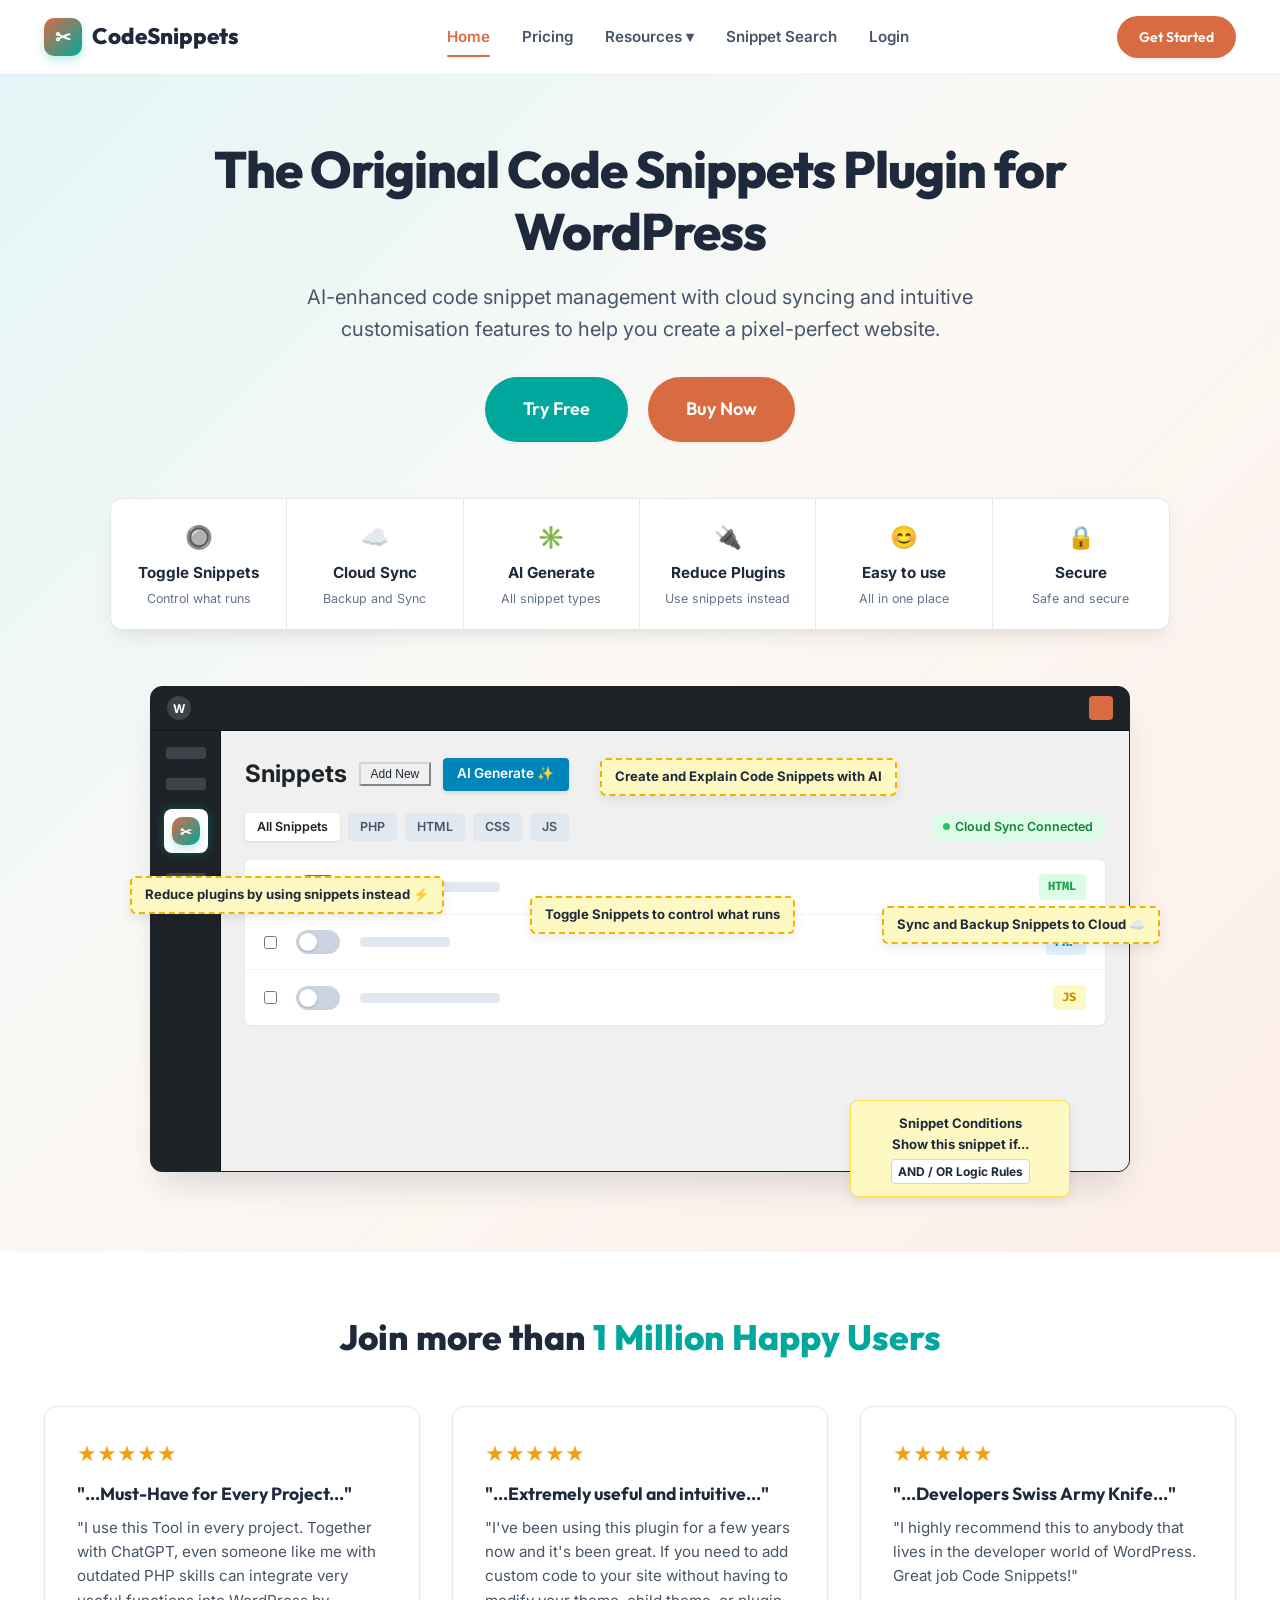
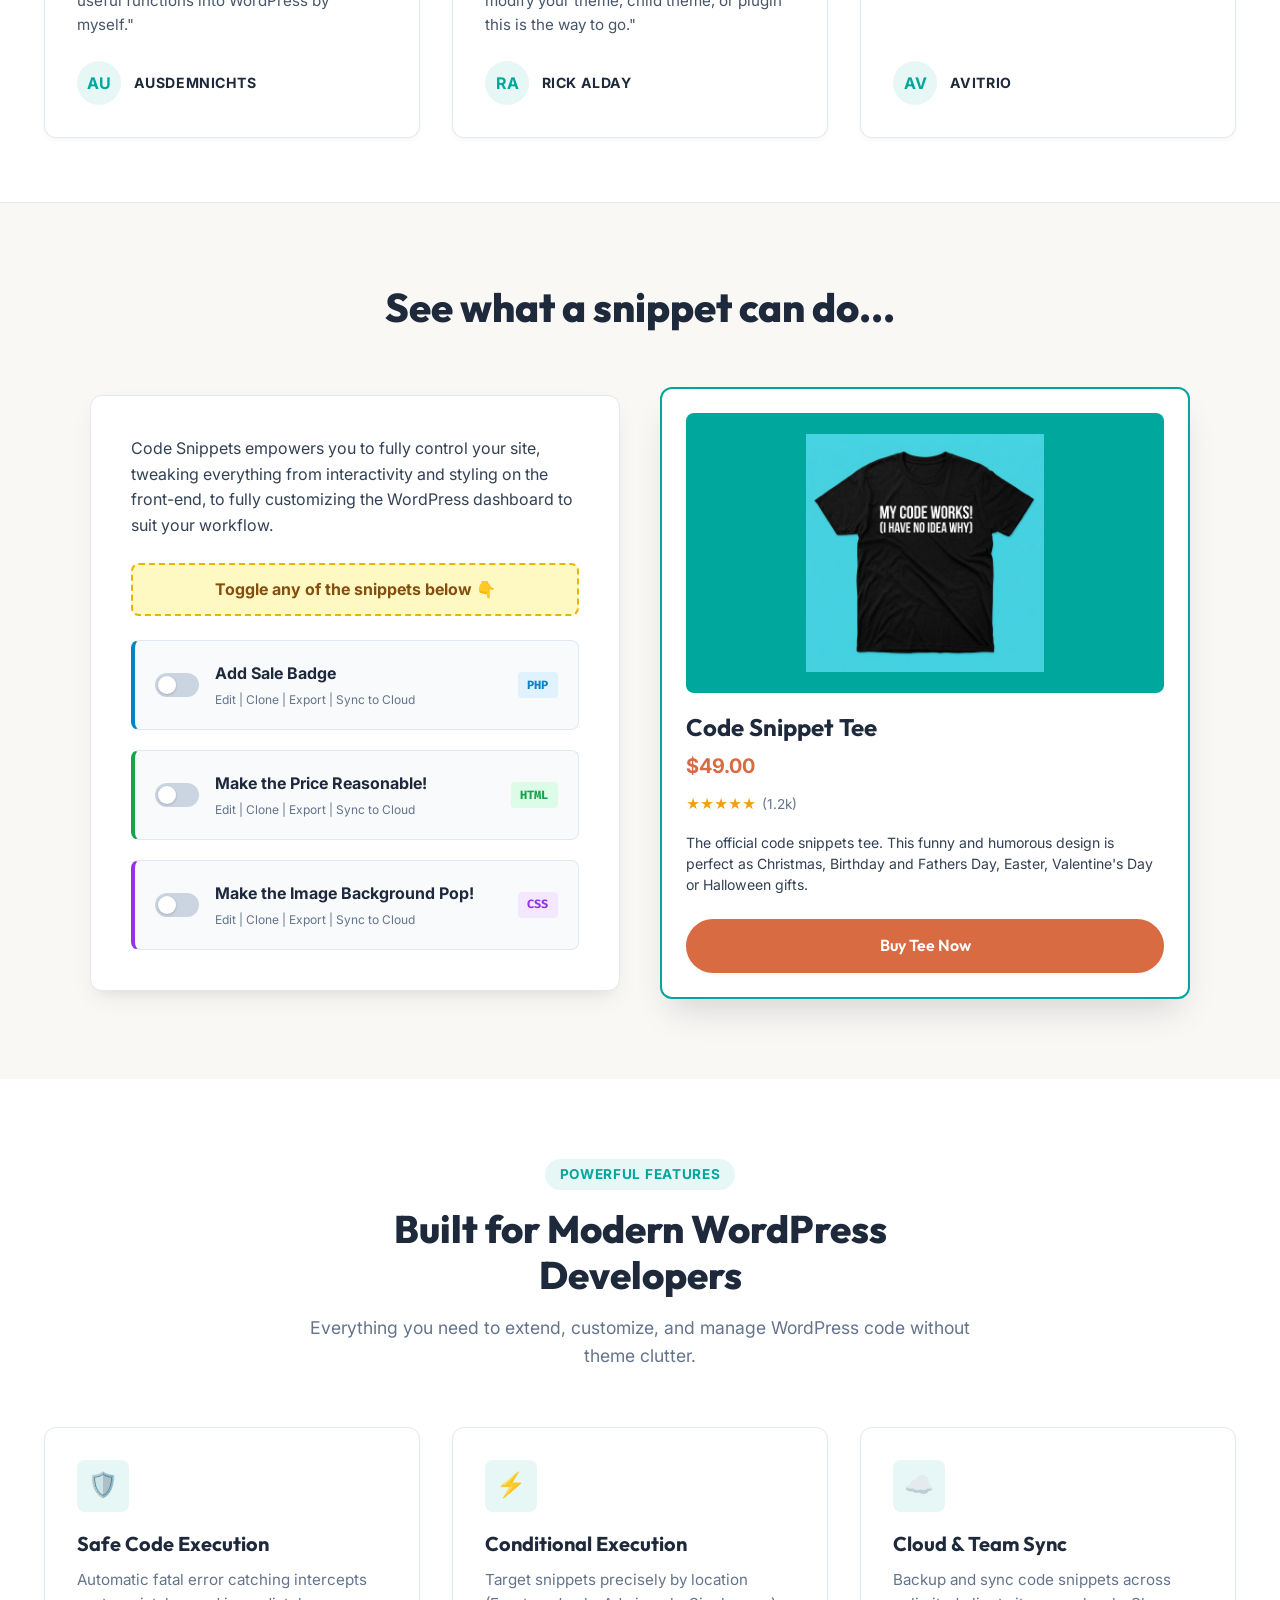
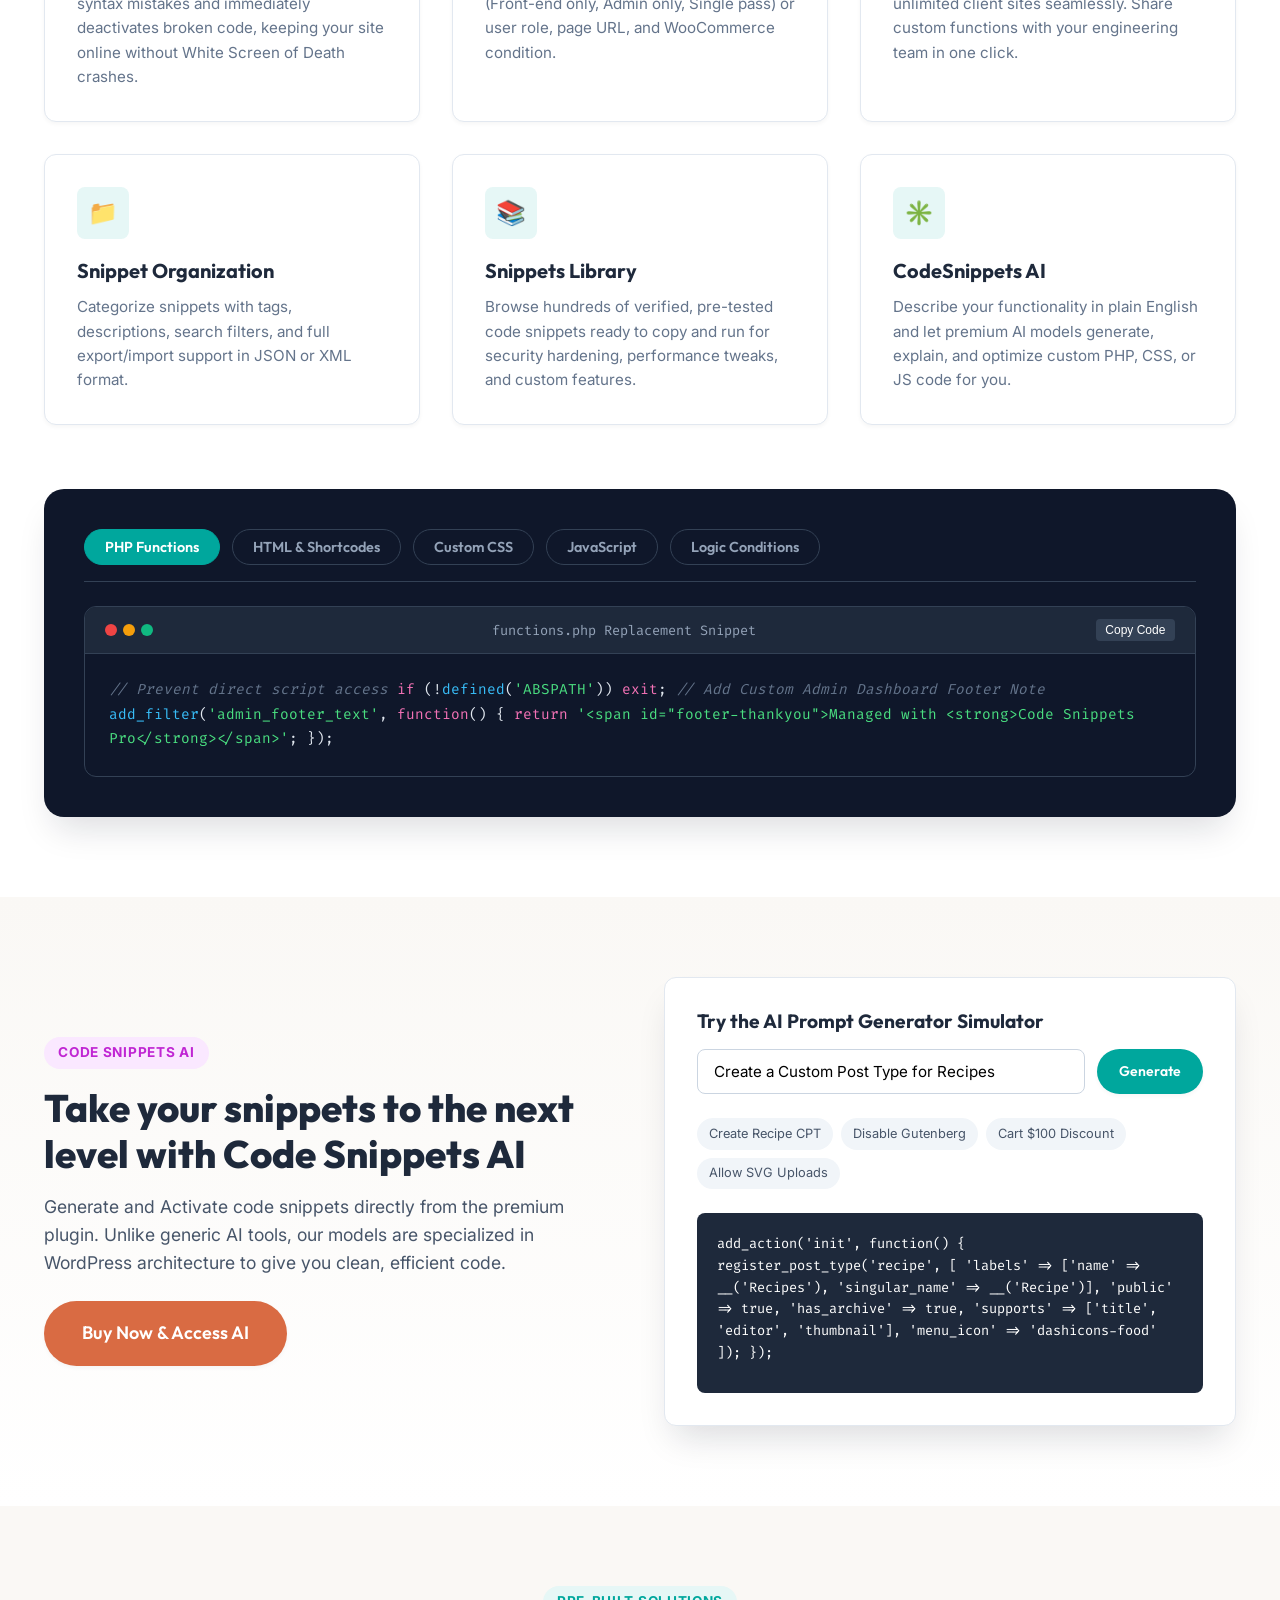
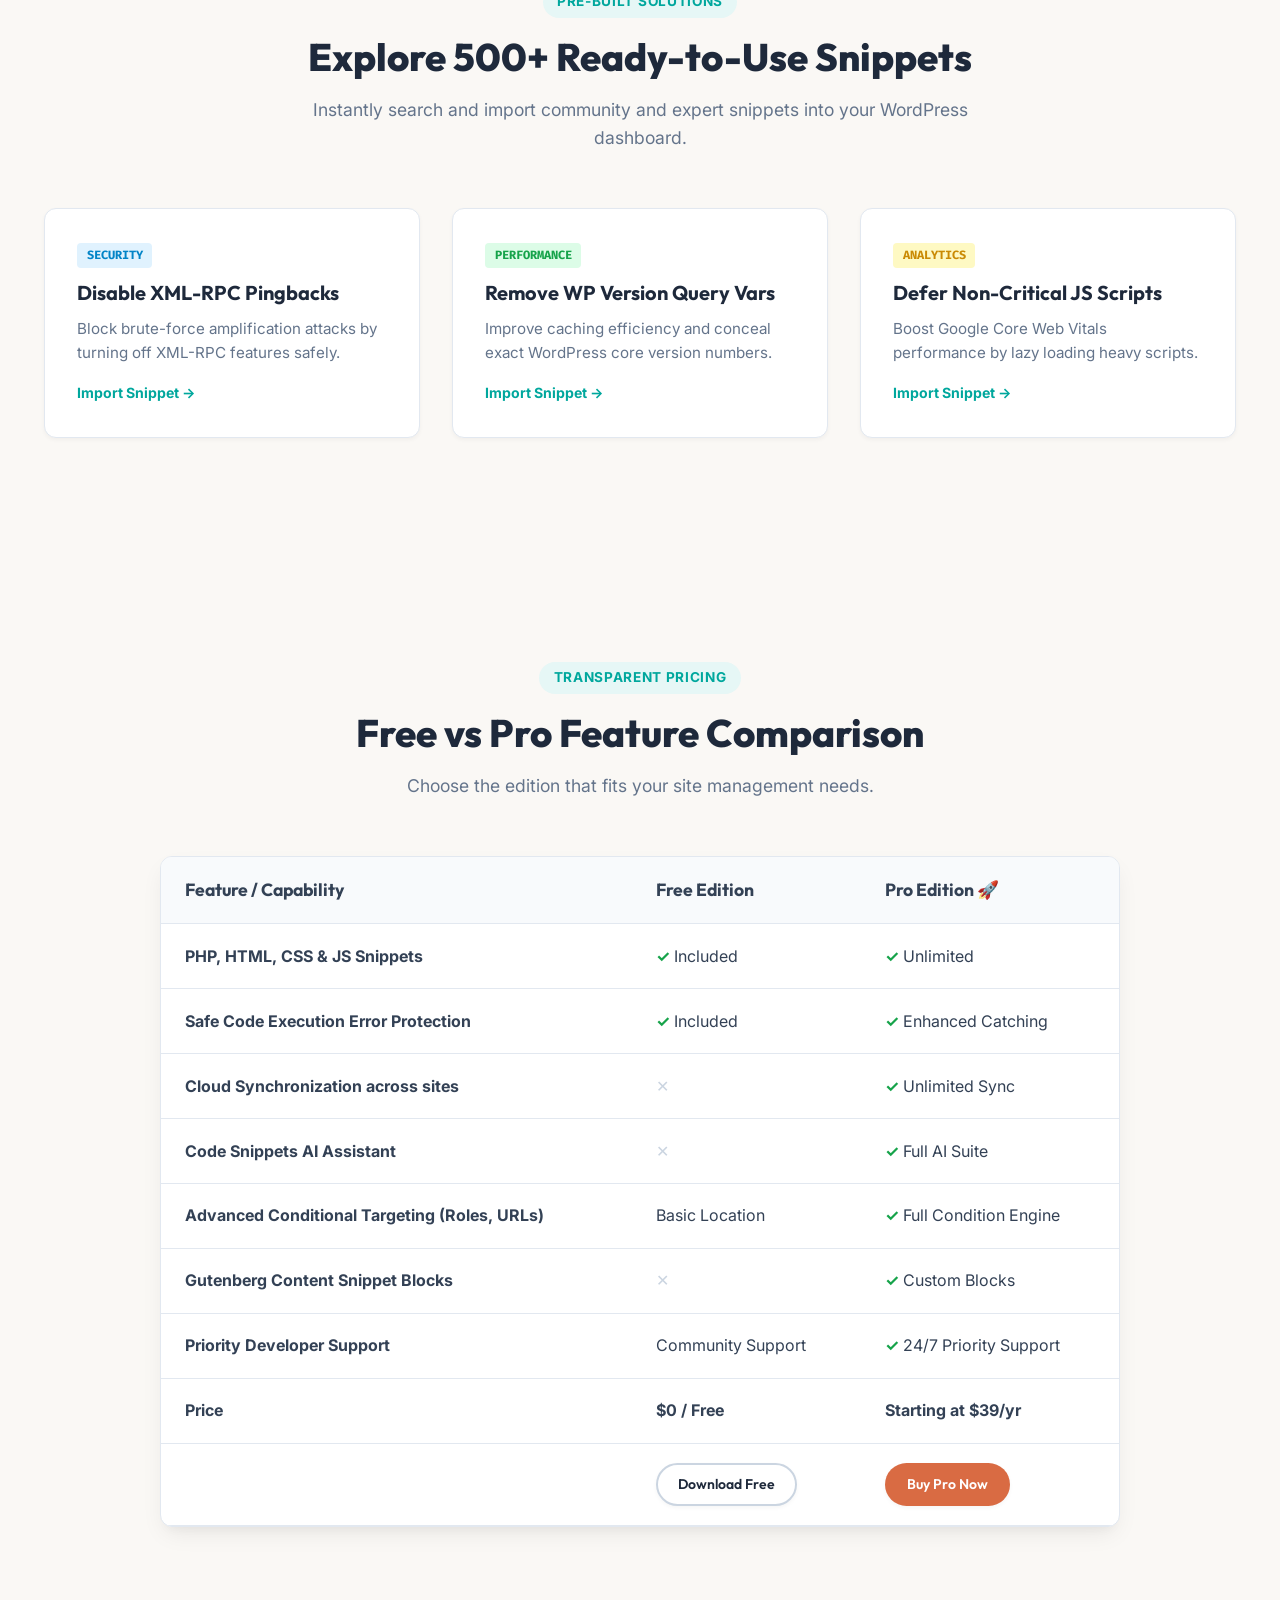
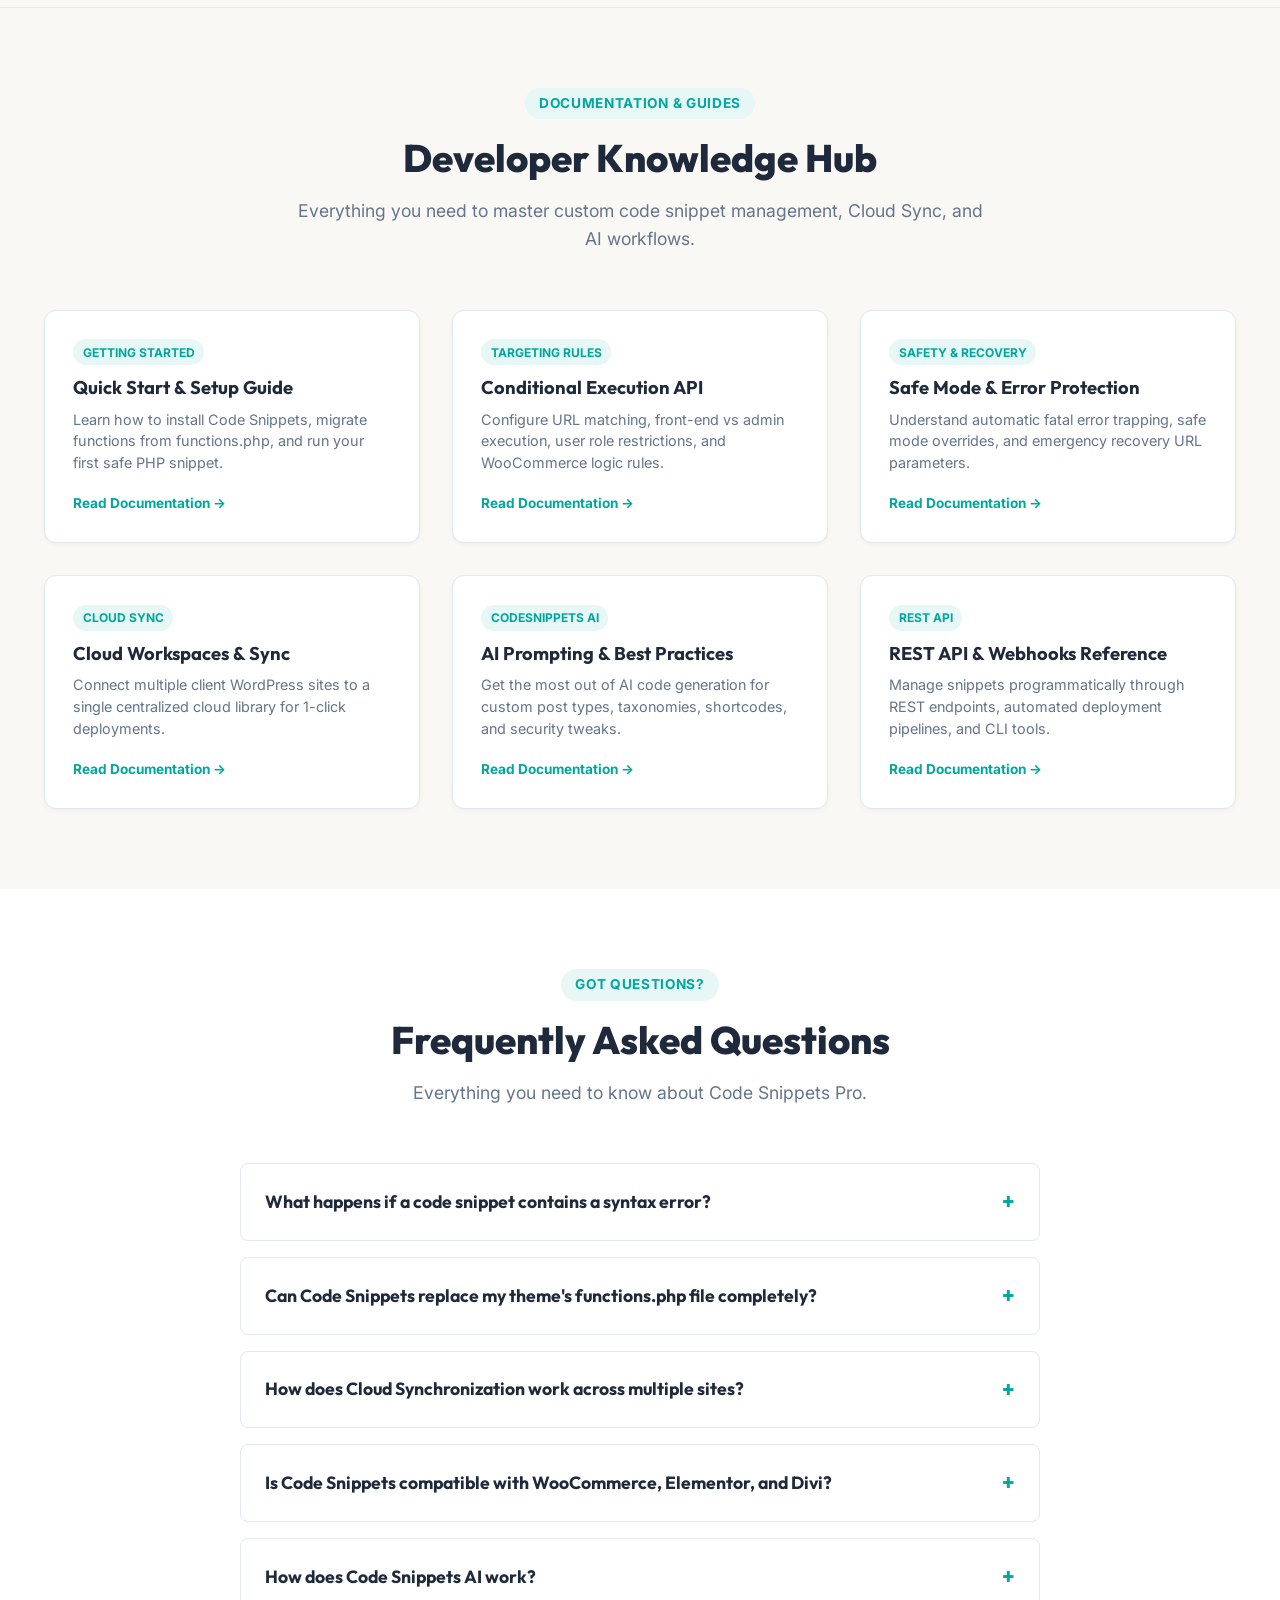
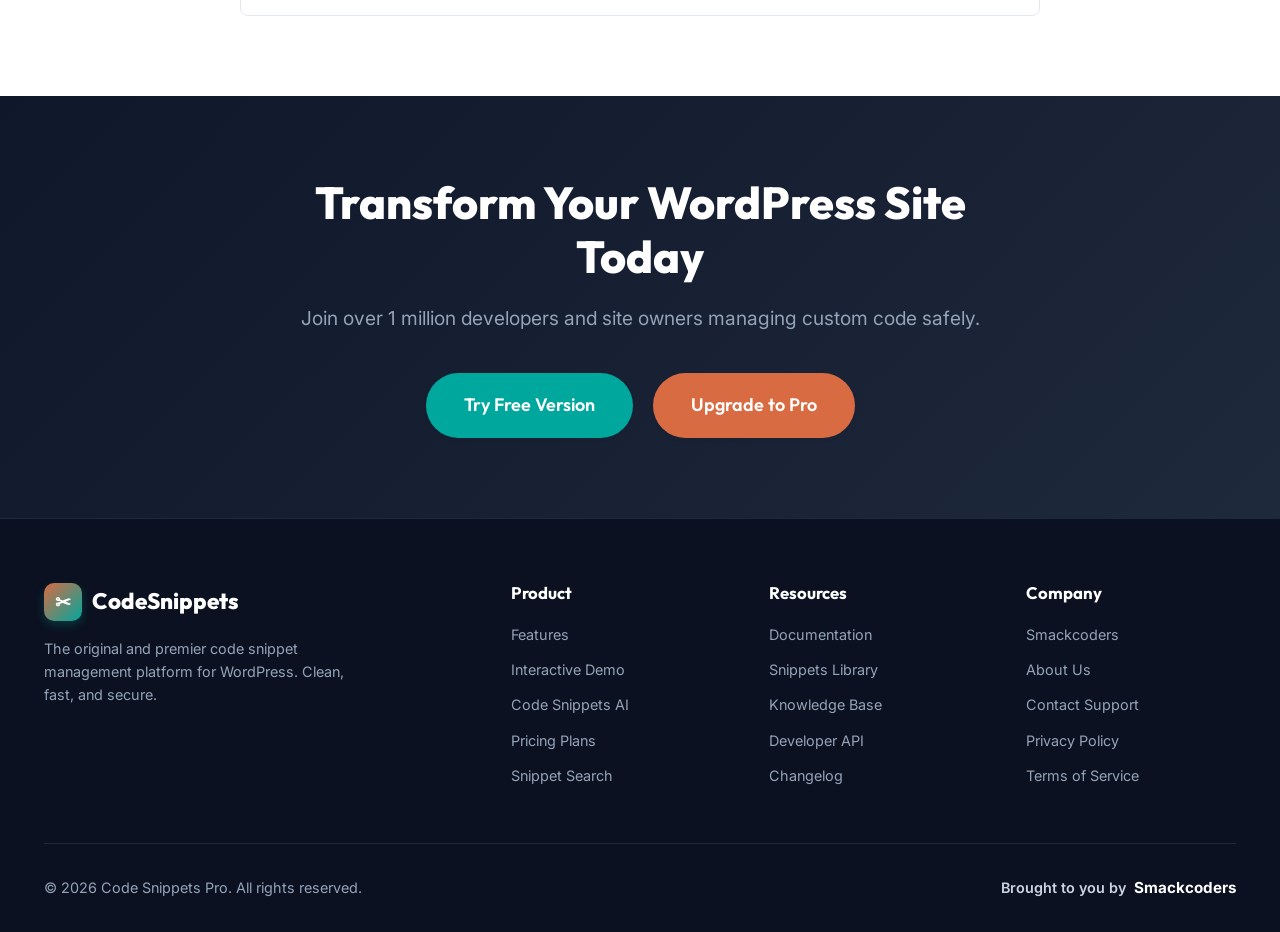
==== index.html @ 316ba02f "Initial commit - Code Snippets Pro site" ====
<!DOCTYPE html>
<html lang="en">
<head>
  <meta charset="UTF-8">
  <meta name="viewport" content="width=device-width, initial-scale=1.0">
  <title>Code Snippets Pro - The Original WordPress Code Snippet Plugin &amp; AI Assistant</title>
  <meta name="description" content="Manage PHP, HTML, CSS, and JavaScript snippets safely in WordPress with cloud sync, conditional execution, and AI generation. Replace functions.php with confidence.">
  <meta name="keywords" content="WordPress Code Snippets, CodeSnippets Pro, WP PHP snippets, functions.php replacement, WordPress AI code generator, cloud sync snippets, Smackcoders">
  <meta name="author" content="Smackcoders">
  
  <!-- Open Graph / Social Sharing Meta Tags -->
  <meta property="og:type" content="website">
  <meta property="og:url" content="https://codesnippets.pro/">
  <meta property="og:title" content="Code Snippets Pro - The Original WordPress Code Snippet Plugin">
  <meta property="og:description" content="AI-enhanced code snippet management with cloud syncing, safe execution, and targeted conditions for WordPress.">
  <meta property="og:image" content="https://codesnippets.pro/assets/og-image.png">
  
  <!-- Twitter Card -->
  <meta name="twitter:card" content="summary_large_image">
  <meta name="twitter:title" content="Code Snippets Pro - The Original WordPress Code Snippet Plugin">
  <meta name="twitter:description" content="Manage PHP, HTML, CSS, and JS snippets safely with AI and Cloud Sync.">
  
  <!-- Favicon & Stylesheet -->
  <link rel="icon" type="image/svg+xml" href="data:image/svg+xml,<svg xmlns='http://www.w3.org/2000/svg' viewBox='0 0 24 24' fill='%2300a79d'><path d='M9.4 16.6L4.8 12l4.6-4.6L8 6l-6 6 6 6 1.4-1.4zm5.2 0l4.6-4.6-4.6-4.6L16 6l6 6-6 6-1.4-1.4z'/></svg>">
  <link rel="stylesheet" href="css/style.css">
  
  <!-- Schema.org Structured Data -->
  <script type="application/ld+json">
  {
    "@context": "https://schema.org",
    "@type": "SoftwareApplication",
    "name": "Code Snippets Pro",
    "operatingSystem": "WordPress",
    "applicationCategory": "DeveloperApplication",
    "offers": {
      "@type": "Offer",
      "price": "0",
      "priceCurrency": "USD"
    },
    "aggregateRating": {
      "@type": "AggregateRating",
      "ratingValue": "4.9",
      "ratingCount": "1000000"
    },
    "publisher": {
      "@type": "Organization",
      "name": "Smackcoders",
      "url": "https://smackcoders.com"
    }
  }
  </script>
</head>
<body>

  <!-- STICKY HEADER / NAVIGATION -->
  <header class="navbar" id="navbar">
    <div class="container">
      <a href="index.html" class="logo-brand" id="nav-logo">
        <div class="logo-icon">✂</div>
        <span>CodeSnippets</span>
      </a>

      <nav>
        <ul class="nav-menu" id="nav-menu-list">
          <li><a href="#hero" class="nav-link active" id="nav-home">Home</a></li>
          <li><a href="#pricing" class="nav-link" id="nav-pricing">Pricing</a></li>
          <li class="dropdown">
            <a href="#features" class="nav-link" id="nav-resources">Resources ▾</a>
            <div class="dropdown-menu">
              <a href="#documentation" class="dropdown-item" id="nav-docs">Documentation</a>
              <a href="#library" class="dropdown-item" id="nav-library">Snippets Library</a>
              <a href="#ai-features" class="dropdown-item" id="nav-ai-res">Code Snippets AI</a>
              <a href="#faq" class="dropdown-item" id="nav-faq-link">Knowledge Base</a>
            </div>
          </li>
          <li><a href="#library" class="nav-link" id="nav-snippet-search">Snippet Search</a></li>
          <li><a href="#pricing" class="nav-link" id="nav-login">Login</a></li>
        </ul>
      </nav>

      <div class="nav-actions">
        <a href="#pricing" class="btn btn-terracotta btn-sm" id="nav-cta-getstarted">Get Started</a>
        <button class="mobile-toggle" id="mobile-menu-toggle" aria-label="Toggle navigation menu">☰</button>
      </div>
    </div>
  </header>

  <main>
    <!-- HERO SECTION -->
    <section class="hero-section" id="hero">
      <div class="container">
        <div class="hero-content">
          <h1 class="hero-title">The Original Code Snippets Plugin for WordPress</h1>
          <p class="hero-subtitle">
            AI-enhanced code snippet management with cloud syncing and intuitive customisation features to help you create a pixel-perfect website.
          </p>
          <div class="hero-cta-group">
            <a href="#pricing" class="btn btn-teal btn-lg" id="hero-cta-tryfree">Try Free</a>
            <a href="#pricing" class="btn btn-terracotta btn-lg" id="hero-cta-buynow">Buy Now</a>
          </div>
        </div>

        <!-- HERO FEATURE BAR (6 KEY HIGHLIGHTS) -->
        <div class="hero-feature-bar">
          <div class="feature-bar-item">
            <div class="feature-bar-icon">🔘</div>
            <div class="feature-bar-title">Toggle Snippets</div>
            <div class="feature-bar-desc">Control what runs</div>
          </div>
          <div class="feature-bar-item">
            <div class="feature-bar-icon">☁️</div>
            <div class="feature-bar-title">Cloud Sync</div>
            <div class="feature-bar-desc">Backup and Sync</div>
          </div>
          <div class="feature-bar-item">
            <div class="feature-bar-icon">✳️</div>
            <div class="feature-bar-title">AI Generate</div>
            <div class="feature-bar-desc">All snippet types</div>
          </div>
          <div class="feature-bar-item">
            <div class="feature-bar-icon">🔌</div>
            <div class="feature-bar-title">Reduce Plugins</div>
            <div class="feature-bar-desc">Use snippets instead</div>
          </div>
          <div class="feature-bar-item">
            <div class="feature-bar-icon">😊</div>
            <div class="feature-bar-title">Easy to use</div>
            <div class="feature-bar-desc">All in one place</div>
          </div>
          <div class="feature-bar-item">
            <div class="feature-bar-icon">🔒</div>
            <div class="feature-bar-title">Secure</div>
            <div class="feature-bar-desc">Safe and secure</div>
          </div>
        </div>

        <!-- HERO DASHBOARD MOCKUP WITH ANNOTATIONS -->
        <div class="mockup-wrapper">
          <!-- ANNOTATION BOXES -->
          <div class="annotation-box annotation-callout-ai">Create and Explain Code Snippets with AI</div>
          <div class="annotation-box annotation-callout-reduce">Reduce plugins by using snippets instead ⚡</div>
          <div class="annotation-box annotation-callout-toggle">Toggle Snippets to control what runs</div>
          <div class="annotation-box annotation-callout-sync">Sync and Backup Snippets to Cloud ☁️</div>
          <div class="annotation-box annotation-callout-conditions">
            <strong>Snippet Conditions</strong><br>
            Show this snippet if...<br>
            <span style="display:inline-block; margin-top:4px; font-size:0.75rem; background:#fff; padding:2px 6px; border-radius:4px; border:1px solid #cbd5e1;">AND / OR Logic Rules</span>
          </div>

          <div class="wp-mockup">
            <div class="wp-header-bar">
              <div class="wp-logo-dot">W</div>
              <div class="wp-top-btn"></div>
            </div>
            <div class="wp-body">
              <div class="wp-sidebar">
                <div class="wp-sidebar-item"></div>
                <div class="wp-sidebar-item"></div>
                <div class="wp-sidebar-active">
                  <div class="logo-icon" style="width:28px; height:28px; font-size:0.9rem;">✂</div>
                </div>
                <div class="wp-sidebar-item"></div>
              </div>
              <div class="wp-content">
                <div class="wp-content-header">
                  <div class="wp-title">
                    Snippets <button class="btn-outline btn-sm" style="font-size:0.75rem; padding:0.2rem 0.6rem;">Add New</button>
                    <span class="btn-wp-ai">AI Generate ✨</span>
                  </div>
                </div>

                <div class="wp-tags-bar">
                  <span class="wp-filter-tag active">All Snippets</span>
                  <span class="wp-filter-tag">PHP</span>
                  <span class="wp-filter-tag">HTML</span>
                  <span class="wp-filter-tag">CSS</span>
                  <span class="wp-filter-tag">JS</span>
                  <span class="wp-sync-tag">Cloud Sync Connected</span>
                </div>

                <div class="wp-table">
                  <!-- Row 1 -->
                  <div class="wp-row">
                    <input type="checkbox" checked aria-label="Select snippet row 1">
                    <label class="switch">
                      <input type="checkbox" checked aria-label="Toggle HTML Snippet active state">
                      <span class="slider"></span>
                    </label>
                    <div class="sk-line sk-long"></div>
                    <span class="tag-badge tag-html" style="margin-left:auto;">HTML</span>
                  </div>
                  <!-- Row 2 -->
                  <div class="wp-row">
                    <input type="checkbox" aria-label="Select snippet row 2">
                    <label class="switch">
                      <input type="checkbox" aria-label="Toggle PHP Snippet active state">
                      <span class="slider"></span>
                    </label>
                    <div class="sk-line sk-med"></div>
                    <span class="tag-badge tag-php" style="margin-left:auto;">PHP</span>
                  </div>
                  <!-- Row 3 -->
                  <div class="wp-row">
                    <input type="checkbox" aria-label="Select snippet row 3">
                    <label class="switch">
                      <input type="checkbox" aria-label="Toggle JS Snippet active state">
                      <span class="slider"></span>
                    </label>
                    <div class="sk-line sk-long"></div>
                    <span class="tag-badge tag-js" style="margin-left:auto;">JS</span>
                  </div>
                </div>
              </div>
            </div>
          </div>
        </div>

      </div>
    </section>

    <!-- SOCIAL PROOF & TESTIMONIALS SECTION -->
    <section class="social-proof-section">
      <div class="container">
        <h2 class="proof-heading">Join more than <span>1 Million Happy Users</span></h2>
        
        <div class="testimonials-grid">
          <!-- Testimonial 1 -->
          <div class="testimonial-card">
            <div>
              <div class="stars">★★★★★</div>
              <h3 class="testimonial-title">"...Must-Have for Every Project..."</h3>
              <p class="testimonial-text">
                "I use this Tool in every project. Together with ChatGPT, even someone like me with outdated PHP skills can integrate very useful functions into WordPress by myself."
              </p>
            </div>
            <div class="author-info">
              <div class="author-avatar">AU</div>
              <div class="author-name">AUSDEMNICHTS</div>
            </div>
          </div>

          <!-- Testimonial 2 -->
          <div class="testimonial-card">
            <div>
              <div class="stars">★★★★★</div>
              <h3 class="testimonial-title">"...Extremely useful and intuitive..."</h3>
              <p class="testimonial-text">
                "I've been using this plugin for a few years now and it's been great. If you need to add custom code to your site without having to modify your theme, child theme, or plugin this is the way to go."
              </p>
            </div>
            <div class="author-info">
              <div class="author-avatar">RA</div>
              <div class="author-name">RICK ALDAY</div>
            </div>
          </div>

          <!-- Testimonial 3 -->
          <div class="testimonial-card">
            <div>
              <div class="stars">★★★★★</div>
              <h3 class="testimonial-title">"...Developers Swiss Army Knife..."</h3>
              <p class="testimonial-text">
                "I highly recommend this to anybody that lives in the developer world of WordPress. Great job Code Snippets!"
              </p>
            </div>
            <div class="author-info">
              <div class="author-avatar">AV</div>
              <div class="author-name">AVITRIO</div>
            </div>
          </div>
        </div>
      </div>
    </section>

    <!-- INTERACTIVE DEMO ("See what a snippet can do...") -->
    <section class="interactive-demo-section" id="interactive-demo">
      <div class="container">
        <h2 class="demo-title">See what a snippet can do...</h2>

        <div class="demo-container">
          <!-- Left Controls Box -->
          <div class="demo-controls-card">
            <p class="demo-description">
              Code Snippets empowers you to fully control your site, tweaking everything from interactivity and styling on the front-end, to fully customizing the WordPress dashboard to suit your workflow.
            </p>

            <div class="demo-hint-box">
              Toggle any of the snippets below 👇
            </div>

            <div class="snippet-toggle-list">
              <!-- PHP Toggle -->
              <div class="snippet-toggle-item item-php">
                <label class="switch">
                  <input type="checkbox" id="toggle-php" aria-label="Toggle Add Sale Badge snippet">
                  <span class="slider"></span>
                </label>
                <div class="snippet-meta">
                  <div class="snippet-name">Add Sale Badge</div>
                  <div class="snippet-sublinks">Edit | Clone | Export | Sync to Cloud</div>
                </div>
                <span class="tag-badge tag-php">PHP</span>
              </div>

              <!-- HTML Toggle -->
              <div class="snippet-toggle-item item-html">
                <label class="switch">
                  <input type="checkbox" id="toggle-html" aria-label="Toggle Make the Price Reasonable snippet">
                  <span class="slider"></span>
                </label>
                <div class="snippet-meta">
                  <div class="snippet-name">Make the Price Reasonable!</div>
                  <div class="snippet-sublinks">Edit | Clone | Export | Sync to Cloud</div>
                </div>
                <span class="tag-badge tag-html">HTML</span>
              </div>

              <!-- CSS Toggle -->
              <div class="snippet-toggle-item item-css">
                <label class="switch">
                  <input type="checkbox" id="toggle-css" aria-label="Toggle Make the Image Background Pop snippet">
                  <span class="slider"></span>
                </label>
                <div class="snippet-meta">
                  <div class="snippet-name">Make the Image Background Pop!</div>
                  <div class="snippet-sublinks">Edit | Clone | Export | Sync to Cloud</div>
                </div>
                <span class="tag-badge tag-css">CSS</span>
              </div>
            </div>
          </div>

          <!-- Right Product Preview Card -->
          <div class="demo-preview-card" id="demo-product-card">
            <div class="product-image-container" id="demo-img-container">
              <!-- Dynamic Sale Badge -->
              <div class="sale-badge" id="demo-sale-badge">SALE</div>
              <img src="assets/shirt.png" alt="Code Snippet Tee Mockup" class="product-img">
            </div>

            <h3 class="product-title">Code Snippet Tee</h3>
            
            <div class="product-price-box">
              <span class="original-price" id="demo-original-price">$49.00</span>
              <span class="discounted-price" id="demo-discounted-price">$10.00</span>
            </div>

            <div class="product-rating">
              <span style="color:#f59e0b;">★★★★★</span>
              <span>(1.2k)</span>
            </div>

            <p class="product-desc">
              The official code snippets tee. This funny and humorous design is perfect as Christmas, Birthday and Fathers Day, Easter, Valentine's Day or Halloween gifts.
            </p>

            <a href="#pricing" class="btn btn-terracotta" style="width:100%;">Buy Tee Now</a>
          </div>
        </div>
      </div>
    </section>

    <!-- KEY FEATURES & SUPPORTED CODE TYPES -->
    <section class="features-section" id="features">
      <div class="container">
        <div class="section-header">
          <span class="section-tag">Powerful Features</span>
          <h2 class="section-title">Built for Modern WordPress Developers</h2>
          <p class="section-subtitle">Everything you need to extend, customize, and manage WordPress code without theme clutter.</p>
        </div>

        <div class="features-grid">
          <div class="feature-card">
            <div class="feature-icon-wrapper">🛡️</div>
            <h3 class="feature-card-title">Safe Code Execution</h3>
            <p class="feature-card-desc">Automatic fatal error catching intercepts syntax mistakes and immediately deactivates broken code, keeping your site online without White Screen of Death crashes.</p>
          </div>

          <div class="feature-card">
            <div class="feature-icon-wrapper">⚡</div>
            <h3 class="feature-card-title">Conditional Execution</h3>
            <p class="feature-card-desc">Target snippets precisely by location (Front-end only, Admin only, Single pass) or user role, page URL, and WooCommerce condition.</p>
          </div>

          <div class="feature-card">
            <div class="feature-icon-wrapper">☁️</div>
            <h3 class="feature-card-title">Cloud & Team Sync</h3>
            <p class="feature-card-desc">Backup and sync code snippets across unlimited client sites seamlessly. Share custom functions with your engineering team in one click.</p>
          </div>

          <div class="feature-card">
            <div class="feature-icon-wrapper">📁</div>
            <h3 class="feature-card-title">Snippet Organization</h3>
            <p class="feature-card-desc">Categorize snippets with tags, descriptions, search filters, and full export/import support in JSON or XML format.</p>
          </div>

          <div class="feature-card">
            <div class="feature-icon-wrapper">📚</div>
            <h3 class="feature-card-title">Snippets Library</h3>
            <p class="feature-card-desc">Browse hundreds of verified, pre-tested code snippets ready to copy and run for security hardening, performance tweaks, and custom features.</p>
          </div>

          <div class="feature-card">
            <div class="feature-icon-wrapper">✳️</div>
            <h3 class="feature-card-title">CodeSnippets AI</h3>
            <p class="feature-card-desc">Describe your functionality in plain English and let premium AI models generate, explain, and optimize custom PHP, CSS, or JS code for you.</p>
          </div>
        </div>

        <!-- INTERACTIVE CODE TYPES EDITOR SHOWCASE -->
        <div class="code-types-box">
          <div class="code-tabs-nav">
            <button class="code-tab-btn active" data-type="php">PHP Functions</button>
            <button class="code-tab-btn" data-type="html">HTML &amp; Shortcodes</button>
            <button class="code-tab-btn" data-type="css">Custom CSS</button>
            <button class="code-tab-btn" data-type="js">JavaScript</button>
            <button class="code-tab-btn" data-type="conditions">Logic Conditions</button>
          </div>

          <div class="code-editor-wrapper">
            <div class="code-editor-header">
              <div class="editor-dots">
                <div class="dot dot-red"></div>
                <div class="dot dot-yellow"></div>
                <div class="dot dot-green"></div>
              </div>
              <div class="code-editor-title" id="code-display-title">functions.php Replacement Snippet</div>
              <button class="btn-copy-code" id="btn-copy-snippet">Copy Code</button>
            </div>
            <div class="code-body" id="code-display-body">
<span class="code-comment">// Prevent direct script access</span>
<span class="code-keyword">if</span> (!<span class="code-function">defined</span>(<span class="code-string">'ABSPATH'</span>)) <span class="code-keyword">exit</span>;

<span class="code-comment">// Add Custom Admin Dashboard Footer Note</span>
<span class="code-function">add_filter</span>(<span class="code-string">'admin_footer_text'</span>, <span class="code-keyword">function</span>() {
    <span class="code-keyword">return</span> <span class="code-string">'&lt;span id="footer-thankyou"&gt;Managed with &lt;strong&gt;Code Snippets Pro&lt;/strong&gt;&lt;/span&gt;'</span>;
});
            </div>
          </div>
        </div>

      </div>
    </section>

    <!-- AI-POWERED CAPABILITIES SECTION -->
    <section class="ai-section" id="ai-features">
      <div class="container">
        <div class="ai-grid">
          <div>
            <span class="section-tag ai-badge">Code Snippets AI</span>
            <h2 class="section-title">Take your snippets to the next level with Code Snippets AI</h2>
            <p style="font-size:1.1rem; color:#475569; margin-bottom:1.5rem; line-height:1.6;">
              Generate and Activate code snippets directly from the premium plugin. Unlike generic AI tools, our models are specialized in WordPress architecture to give you clean, efficient code.
            </p>
            <a href="#pricing" class="btn btn-terracotta btn-lg">Buy Now &amp; Access AI</a>
          </div>

          <!-- AI Interactive Simulator -->
          <div class="ai-prompt-box">
            <h3 style="font-size:1.2rem; font-weight:700; margin-bottom:1rem; color:var(--dark-slate);">Try the AI Prompt Generator Simulator</h3>
            
            <div class="ai-input-group">
              <input type="text" class="ai-input" id="ai-prompt-input" value="Create a Custom Post Type for Recipes" placeholder="e.g. Disable Gutenberg editor...">
              <button class="btn btn-teal btn-sm" id="btn-ai-generate">Generate</button>
            </div>

            <div class="ai-quick-prompts">
              <span class="prompt-pill" data-key="cpt">Create Recipe CPT</span>
              <span class="prompt-pill" data-key="gutenberg">Disable Gutenberg</span>
              <span class="prompt-pill" data-key="cart">Cart $100 Discount</span>
              <span class="prompt-pill" data-key="svg">Allow SVG Uploads</span>
            </div>

            <div class="ai-output-area" id="ai-output-code">
add_action('init', function() {
    register_post_type('recipe', [
        'labels' => ['name' => __('Recipes'), 'singular_name' => __('Recipe')],
        'public' => true,
        'has_archive' => true,
        'supports' => ['title', 'editor', 'thumbnail'],
        'menu_icon' => 'dashicons-food'
    ]);
});
            </div>
          </div>
        </div>
      </div>
    </section>

    <!-- SNIPPETS LIBRARY PROMOTION -->
    <section class="features-section" id="library" style="background:#faf8f5;">
      <div class="container">
        <div class="section-header">
          <span class="section-tag">Pre-Built Solutions</span>
          <h2 class="section-title">Explore 500+ Ready-to-Use Snippets</h2>
          <p class="section-subtitle">Instantly search and import community and expert snippets into your WordPress dashboard.</p>
        </div>

        <div class="features-grid">
          <div class="feature-card">
            <span class="tag-badge tag-php" style="margin-bottom:0.8rem;">Security</span>
            <h3 class="feature-card-title">Disable XML-RPC Pingbacks</h3>
            <p class="feature-card-desc">Block brute-force amplification attacks by turning off XML-RPC features safely.</p>
            <a href="#pricing" style="font-size:0.88rem; font-weight:700; display:inline-block; margin-top:1rem;">Import Snippet &rarr;</a>
          </div>

          <div class="feature-card">
            <span class="tag-badge tag-html" style="margin-bottom:0.8rem;">Performance</span>
            <h3 class="feature-card-title">Remove WP Version Query Vars</h3>
            <p class="feature-card-desc">Improve caching efficiency and conceal exact WordPress core version numbers.</p>
            <a href="#pricing" style="font-size:0.88rem; font-weight:700; display:inline-block; margin-top:1rem;">Import Snippet &rarr;</a>
          </div>

          <div class="feature-card">
            <span class="tag-badge tag-js" style="margin-bottom:0.8rem;">Analytics</span>
            <h3 class="feature-card-title">Defer Non-Critical JS Scripts</h3>
            <p class="feature-card-desc">Boost Google Core Web Vitals performance by lazy loading heavy scripts.</p>
            <a href="#pricing" style="font-size:0.88rem; font-weight:700; display:inline-block; margin-top:1rem;">Import Snippet &rarr;</a>
          </div>
        </div>
      </div>
    </section>

    <!-- FREE VS PRO COMPARISON MATRIX -->
    <section class="pricing-section" id="pricing">
      <div class="container">
        <div class="section-header">
          <span class="section-tag">Transparent Pricing</span>
          <h2 class="section-title">Free vs Pro Feature Comparison</h2>
          <p class="section-subtitle">Choose the edition that fits your site management needs.</p>
        </div>

        <div class="pricing-table-wrapper">
          <table class="pricing-table">
            <thead>
              <tr>
                <th>Feature / Capability</th>
                <th>Free Edition</th>
                <th>Pro Edition 🚀</th>
              </tr>
            </thead>
            <tbody>
              <tr>
                <td><strong>PHP, HTML, CSS &amp; JS Snippets</strong></td>
                <td><span class="check-icon">✓</span> Included</td>
                <td><span class="check-icon">✓</span> Unlimited</td>
              </tr>
              <tr>
                <td><strong>Safe Code Execution Error Protection</strong></td>
                <td><span class="check-icon">✓</span> Included</td>
                <td><span class="check-icon">✓</span> Enhanced Catching</td>
              </tr>
              <tr>
                <td><strong>Cloud Synchronization across sites</strong></td>
                <td><span class="cross-icon">✕</span></td>
                <td><span class="check-icon">✓</span> Unlimited Sync</td>
              </tr>
              <tr>
                <td><strong>Code Snippets AI Assistant</strong></td>
                <td><span class="cross-icon">✕</span></td>
                <td><span class="check-icon">✓</span> Full AI Suite</td>
              </tr>
              <tr>
                <td><strong>Advanced Conditional Targeting (Roles, URLs)</strong></td>
                <td>Basic Location</td>
                <td><span class="check-icon">✓</span> Full Condition Engine</td>
              </tr>
              <tr>
                <td><strong>Gutenberg Content Snippet Blocks</strong></td>
                <td><span class="cross-icon">✕</span></td>
                <td><span class="check-icon">✓</span> Custom Blocks</td>
              </tr>
              <tr>
                <td><strong>Priority Developer Support</strong></td>
                <td>Community Support</td>
                <td><span class="check-icon">✓</span> 24/7 Priority Support</td>
              </tr>
              <tr>
                <td><strong>Price</strong></td>
                <td><strong>$0 / Free</strong></td>
                <td><strong>Starting at $39/yr</strong></td>
              </tr>
              <tr>
                <td></td>
                <td><a href="#pricing" class="btn btn-outline btn-sm">Download Free</a></td>
                <td><a href="#pricing" class="btn btn-terracotta btn-sm">Buy Pro Now</a></td>
              </tr>
            </tbody>
          </table>
        </div>
      </div>
    </section>

    <!-- DOCUMENTATION & KNOWLEDGE HUB SECTION -->
    <section class="docs-section" id="documentation">
      <div class="container">
        <div class="section-header">
          <span class="section-tag">Documentation &amp; Guides</span>
          <h2 class="section-title">Developer Knowledge Hub</h2>
          <p class="section-subtitle">Everything you need to master custom code snippet management, Cloud Sync, and AI workflows.</p>
        </div>

        <div class="docs-grid">
          <!-- Guide 1 -->
          <div class="docs-card">
            <div>
              <span class="docs-badge">Getting Started</span>
              <h3 style="font-size:1.15rem; font-weight:700; margin-bottom:0.6rem; color:var(--dark-slate);">Quick Start &amp; Setup Guide</h3>
              <p style="font-size:0.9rem; color:var(--text-muted); line-height:1.5;">Learn how to install Code Snippets, migrate functions from functions.php, and run your first safe PHP snippet.</p>
            </div>
            <a href="#faq" style="font-weight:700; font-size:0.85rem; margin-top:1.2rem; color:var(--primary-teal);">Read Documentation &rarr;</a>
          </div>

          <!-- Guide 2 -->
          <div class="docs-card">
            <div>
              <span class="docs-badge">Targeting Rules</span>
              <h3 style="font-size:1.15rem; font-weight:700; margin-bottom:0.6rem; color:var(--dark-slate);">Conditional Execution API</h3>
              <p style="font-size:0.9rem; color:var(--text-muted); line-height:1.5;">Configure URL matching, front-end vs admin execution, user role restrictions, and WooCommerce logic rules.</p>
            </div>
            <a href="#faq" style="font-weight:700; font-size:0.85rem; margin-top:1.2rem; color:var(--primary-teal);">Read Documentation &rarr;</a>
          </div>

          <!-- Guide 3 -->
          <div class="docs-card">
            <div>
              <span class="docs-badge">Safety &amp; Recovery</span>
              <h3 style="font-size:1.15rem; font-weight:700; margin-bottom:0.6rem; color:var(--dark-slate);">Safe Mode &amp; Error Protection</h3>
              <p style="font-size:0.9rem; color:var(--text-muted); line-height:1.5;">Understand automatic fatal error trapping, safe mode overrides, and emergency recovery URL parameters.</p>
            </div>
            <a href="#faq" style="font-weight:700; font-size:0.85rem; margin-top:1.2rem; color:var(--primary-teal);">Read Documentation &rarr;</a>
          </div>

          <!-- Guide 4 -->
          <div class="docs-card">
            <div>
              <span class="docs-badge">Cloud Sync</span>
              <h3 style="font-size:1.15rem; font-weight:700; margin-bottom:0.6rem; color:var(--dark-slate);">Cloud Workspaces &amp; Sync</h3>
              <p style="font-size:0.9rem; color:var(--text-muted); line-height:1.5;">Connect multiple client WordPress sites to a single centralized cloud library for 1-click deployments.</p>
            </div>
            <a href="#faq" style="font-weight:700; font-size:0.85rem; margin-top:1.2rem; color:var(--primary-teal);">Read Documentation &rarr;</a>
          </div>

          <!-- Guide 5 -->
          <div class="docs-card">
            <div>
              <span class="docs-badge">CodeSnippets AI</span>
              <h3 style="font-size:1.15rem; font-weight:700; margin-bottom:0.6rem; color:var(--dark-slate);">AI Prompting &amp; Best Practices</h3>
              <p style="font-size:0.9rem; color:var(--text-muted); line-height:1.5;">Get the most out of AI code generation for custom post types, taxonomies, shortcodes, and security tweaks.</p>
            </div>
            <a href="#faq" style="font-weight:700; font-size:0.85rem; margin-top:1.2rem; color:var(--primary-teal);">Read Documentation &rarr;</a>
          </div>

          <!-- Guide 6 -->
          <div class="docs-card">
            <div>
              <span class="docs-badge">REST API</span>
              <h3 style="font-size:1.15rem; font-weight:700; margin-bottom:0.6rem; color:var(--dark-slate);">REST API &amp; Webhooks Reference</h3>
              <p style="font-size:0.9rem; color:var(--text-muted); line-height:1.5;">Manage snippets programmatically through REST endpoints, automated deployment pipelines, and CLI tools.</p>
            </div>
            <a href="#faq" style="font-weight:700; font-size:0.85rem; margin-top:1.2rem; color:var(--primary-teal);">Read Documentation &rarr;</a>
          </div>
        </div>
      </div>
    </section>

    <!-- FAQ ACCORDION SECTION -->
    <section class="faq-section" id="faq">
      <div class="container">
        <div class="section-header">
          <span class="section-tag">Got Questions?</span>
          <h2 class="section-title">Frequently Asked Questions</h2>
          <p class="section-subtitle">Everything you need to know about Code Snippets Pro.</p>
        </div>

        <div class="faq-accordion">
          <details class="faq-item">
            <summary>What happens if a code snippet contains a syntax error?</summary>
            <div class="faq-content">
              Code Snippets includes built-in Safe Mode and real-time syntax checking. If a snippet triggers a fatal PHP error during execution, Code Snippets automatically catches the exception, deactivates the faulty snippet, and displays a friendly warning notice in your dashboard instead of bringing down your site.
            </div>
          </details>

          <details class="faq-item">
            <summary>Can Code Snippets replace my theme's functions.php file completely?</summary>
            <div class="faq-content">
              Yes! Adding code to your theme's functions.php file is dangerous because theme updates overwrite your changes. Code Snippets stores custom functions independently in your database, ensuring your code remains active even when switching themes or updating plugins.
            </div>
          </details>

          <details class="faq-item">
            <summary>How does Cloud Synchronization work across multiple sites?</summary>
            <div class="faq-content">
              With Cloud Sync in Code Snippets Pro, you can connect your central library to all your WordPress client sites. When you create or update a snippet in the cloud, changes deploy automatically across your connected network.
            </div>
          </details>

          <details class="faq-item">
            <summary>Is Code Snippets compatible with WooCommerce, Elementor, and Divi?</summary>
            <div class="faq-content">
              Absolutely. Code Snippets runs standard WordPress hooks, actions, and filters, making it 100% compatible with WooCommerce, popular page builders, membership plugins, and custom themes.
            </div>
          </details>

          <details class="faq-item">
            <summary>How does Code Snippets AI work?</summary>
            <div class="faq-content">
              Code Snippets AI integrates deep learning models trained specifically on WordPress APIs. You can ask it to generate code snippets, explain existing code, or optimize performance directly inside your code editor.
            </div>
          </details>
        </div>
      </div>
    </section>

    <!-- FINAL CTA BANNER -->
    <section class="final-cta-section">
      <div class="container">
        <div class="final-cta-content">
          <h2 class="final-cta-title">Transform Your WordPress Site Today</h2>
          <p class="final-cta-sub">Join over 1 million developers and site owners managing custom code safely.</p>
          <div style="display:flex; justify-content:center; gap:1.25rem; flex-wrap:wrap;">
            <a href="#pricing" class="btn btn-teal btn-lg">Try Free Version</a>
            <a href="#pricing" class="btn btn-terracotta btn-lg">Upgrade to Pro</a>
          </div>
        </div>
      </div>
    </section>
  </main>

  <!-- FOOTER -->
  <footer class="footer">
    <div class="container">
      <div class="footer-grid">
        <div>
          <a href="index.html" class="logo-brand" style="color:white; margin-bottom:1rem;">
            <div class="logo-icon">✂</div>
            <span>CodeSnippets</span>
          </a>
          <p style="font-size:0.9rem; line-height:1.6; margin-bottom:1.5rem; max-width:320px;">
            The original and premier code snippet management platform for WordPress. Clean, fast, and secure.
          </p>
        </div>

        <div>
          <h3 class="footer-col-title">Product</h3>
          <ul class="footer-links">
            <li><a href="#features">Features</a></li>
            <li><a href="#interactive-demo">Interactive Demo</a></li>
            <li><a href="#ai-features">Code Snippets AI</a></li>
            <li><a href="#pricing">Pricing Plans</a></li>
            <li><a href="#library">Snippet Search</a></li>
          </ul>
        </div>

        <div>
          <h3 class="footer-col-title">Resources</h3>
          <ul class="footer-links">
            <li><a href="#documentation">Documentation</a></li>
            <li><a href="#library">Snippets Library</a></li>
            <li><a href="#faq">Knowledge Base</a></li>
            <li><a href="#faq">Developer API</a></li>
            <li><a href="#faq">Changelog</a></li>
          </ul>
        </div>

        <div>
          <h3 class="footer-col-title">Company</h3>
          <ul class="footer-links">
            <li><a href="https://smackcoders.com" target="_blank" rel="noopener">Smackcoders</a></li>
            <li><a href="#pricing">About Us</a></li>
            <li><a href="#pricing">Contact Support</a></li>
            <li><a href="#pricing">Privacy Policy</a></li>
            <li><a href="#pricing">Terms of Service</a></li>
          </ul>
        </div>
      </div>

      <div class="footer-bottom">
        <div>&copy; 2026 Code Snippets Pro. All rights reserved.</div>
        <div class="smackcoders-brand">
          <span>Brought to you by</span>
          <strong style="color:white; font-size:0.95rem;">Smackcoders</strong>
        </div>
      </div>
    </div>
  </footer>

  <script src="js/app.js"></script>
</body>
</html>
---- css/style.css ----
/* CodeSnippets Pro - Design System & Stylesheet */
@import url('https://fonts.googleapis.com/css2?family=Inter:wght@400;500;600;700&family=Outfit:wght@500;600;700;800&family=Fira+Code:wght@400;500&display=swap');

:root {
  --primary-teal: #00a79d;
  --primary-teal-hover: #008f87;
  --primary-teal-light: #e6f7f6;
  --secondary-terracotta: #d96b43;
  --secondary-terracotta-hover: #c85a32;
  --secondary-terracotta-light: #fdf0eb;
  
  --dark-slate: #1e293b;
  --dark-slate-deep: #0f172a;
  --text-main: #334155;
  --text-muted: #64748b;
  --text-light: #94a3b8;
  
  --bg-hero: linear-gradient(135deg, #e3f5f6 0%, #fbf9f5 45%, #fdeee8 100%);
  --bg-light: #faf8f5;
  --bg-card: #ffffff;
  
  --border-light: #e2e8f0;
  --border-dashed: #cbd5e1;
  --annotation-bg: #fef9c3;
  --annotation-border: #eab308;
  --annotation-text: #854d0e;
  
  --radius-sm: 8px;
  --radius-md: 12px;
  --radius-lg: 20px;
  --radius-pill: 9999px;
  
  --shadow-sm: 0 2px 4px rgba(0, 0, 0, 0.04);
  --shadow-md: 0 10px 25px -5px rgba(0, 0, 0, 0.08), 0 8px 10px -6px rgba(0, 0, 0, 0.04);
  --shadow-lg: 0 20px 35px -10px rgba(15, 23, 42, 0.15);
  
  --font-heading: 'Outfit', -apple-system, BlinkMacSystemFont, sans-serif;
  --font-body: 'Inter', -apple-system, BlinkMacSystemFont, sans-serif;
  --font-code: 'Fira Code', monospace;
}

*, *::before, *::after {
  box-sizing: border-box;
  margin: 0;
  padding: 0;
}

html {
  scroll-behavior: smooth;
  font-size: 16px;
}

body {
  font-family: var(--font-body);
  color: var(--text-main);
  background-color: var(--bg-card);
  line-height: 1.6;
  overflow-x: hidden;
  -webkit-font-smoothing: antialiased;
}

/* Utility Containers */
.container {
  width: 100%;
  max-width: 1240px;
  margin: 0 auto;
  padding: 0 1.5rem;
}

/* Typography */
h1, h2, h3, h4, h5, h6 {
  font-family: var(--font-heading);
  color: var(--dark-slate);
  line-height: 1.2;
}

a {
  color: var(--primary-teal);
  text-decoration: none;
  transition: all 0.2s ease;
}

a:hover {
  color: var(--primary-teal-hover);
}

.text-teal { color: var(--primary-teal); }
.text-terracotta { color: var(--secondary-terracotta); }

/* Buttons */
.btn {
  display: inline-flex;
  align-items: center;
  justify-content: center;
  gap: 0.5rem;
  font-family: var(--font-heading);
  font-weight: 600;
  font-size: 1rem;
  padding: 0.75rem 1.75rem;
  border-radius: var(--radius-pill);
  border: 2px solid transparent;
  cursor: pointer;
  transition: all 0.25s cubic-bezier(0.4, 0, 0.2, 1);
  box-shadow: var(--shadow-sm);
  text-decoration: none;
}

.btn:hover {
  transform: translateY(-2px);
  box-shadow: var(--shadow-md);
}

.btn-teal {
  background-color: var(--primary-teal);
  color: #ffffff !important;
}

.btn-teal:hover {
  background-color: var(--primary-teal-hover);
}

.btn-terracotta {
  background-color: var(--secondary-terracotta);
  color: #ffffff !important;
}

.btn-terracotta:hover {
  background-color: var(--secondary-terracotta-hover);
}

.btn-outline {
  background-color: transparent;
  border-color: var(--border-dashed);
  color: var(--dark-slate);
}

.btn-outline:hover {
  border-color: var(--primary-teal);
  color: var(--primary-teal);
  background-color: var(--primary-teal-light);
}

.btn-sm {
  font-size: 0.875rem;
  padding: 0.5rem 1.25rem;
}

.btn-lg {
  font-size: 1.125rem;
  padding: 1rem 2.25rem;
}

/* Badges */
.tag-badge {
  display: inline-flex;
  align-items: center;
  padding: 0.2rem 0.6rem;
  border-radius: 4px;
  font-size: 0.75rem;
  font-weight: 700;
  font-family: var(--font-code);
  text-transform: uppercase;
}

.tag-php { background-color: #e0f2fe; color: #0284c7; }
.tag-html { background-color: #dcfce7; color: #16a34a; }
.tag-css { background-color: #f3e8ff; color: #9333ea; }
.tag-js { background-color: #fef9c3; color: #ca8a04; }
.tag-ai { background-color: #fae8ff; color: #c026d3; }

/* Sticky Navigation */
.navbar {
  position: sticky;
  top: 0;
  z-index: 1000;
  background: rgba(255, 255, 255, 0.92);
  backdrop-filter: blur(12px);
  border-bottom: 1px solid rgba(226, 232, 240, 0.8);
  padding: 1rem 0;
  transition: all 0.3s ease;
}

.navbar .container {
  display: flex;
  align-items: center;
  justify-content: space-between;
}

.logo-brand {
  display: flex;
  align-items: center;
  gap: 0.6rem;
  font-family: var(--font-heading);
  font-weight: 800;
  font-size: 1.4rem;
  color: var(--dark-slate);
  text-decoration: none;
}

.logo-icon {
  width: 38px;
  height: 38px;
  background: linear-gradient(135deg, var(--secondary-terracotta), var(--primary-teal));
  border-radius: 10px;
  display: flex;
  align-items: center;
  justify-content: center;
  color: white;
  font-weight: 800;
  font-size: 1.2rem;
  box-shadow: 0 4px 10px rgba(0, 167, 157, 0.25);
}

.nav-menu {
  display: flex;
  align-items: center;
  gap: 2rem;
  list-style: none;
}

.nav-link {
  font-weight: 600;
  font-size: 0.95rem;
  color: #475569;
  padding: 0.4rem 0;
  position: relative;
}

.nav-link:hover, .nav-link.active {
  color: var(--secondary-terracotta);
}

.nav-link.active::after {
  content: '';
  position: absolute;
  bottom: -4px;
  left: 0;
  width: 100%;
  height: 2px;
  background-color: var(--secondary-terracotta);
  border-radius: 2px;
}

.nav-actions {
  display: flex;
  align-items: center;
  gap: 1rem;
}

.mobile-toggle {
  display: none;
  background: none;
  border: none;
  font-size: 1.5rem;
  color: var(--dark-slate);
  cursor: pointer;
}

/* Dropdown Menu */
.dropdown {
  position: relative;
}

.dropdown-menu {
  position: absolute;
  top: 100%;
  left: 50%;
  transform: translateX(-50%) translateY(10px);
  background: white;
  border-radius: var(--radius-md);
  box-shadow: var(--shadow-lg);
  border: 1px solid var(--border-light);
  padding: 0.5rem;
  min-width: 200px;
  opacity: 0;
  visibility: hidden;
  transition: all 0.2s ease;
}

.dropdown:hover .dropdown-menu {
  opacity: 1;
  visibility: visible;
  transform: translateX(-50%) translateY(0);
}

.dropdown-item {
  display: block;
  padding: 0.6rem 1rem;
  color: var(--text-main);
  font-size: 0.9rem;
  border-radius: var(--radius-sm);
  font-weight: 500;
}

.dropdown-item:hover {
  background-color: var(--primary-teal-light);
  color: var(--primary-teal);
}

/* HERO SECTION */
.hero-section {
  background: var(--bg-hero);
  padding: 4rem 0 5rem 0;
  text-align: center;
  position: relative;
  overflow: hidden;
}

.hero-content {
  max-width: 860px;
  margin: 0 auto 3rem auto;
}

.hero-title {
  font-size: 3.2rem;
  font-weight: 800;
  letter-spacing: -0.02em;
  color: var(--dark-slate);
  margin-bottom: 1.2rem;
}

.hero-subtitle {
  font-size: 1.25rem;
  color: #475569;
  line-height: 1.6;
  max-width: 720px;
  margin: 0 auto 2rem auto;
}

.hero-cta-group {
  display: flex;
  align-items: center;
  justify-content: center;
  gap: 1.25rem;
  margin-bottom: 3.5rem;
}

/* Hero Feature Grid (6 Cards) */
.hero-feature-bar {
  display: grid;
  grid-template-columns: repeat(6, 1fr);
  gap: 0;
  background: white;
  border-radius: var(--radius-md);
  box-shadow: var(--shadow-md);
  border: 1px solid var(--border-light);
  overflow: hidden;
  max-width: 1060px;
  margin: 0 auto 3.5rem auto;
}

.feature-bar-item {
  padding: 1.25rem 0.75rem;
  text-align: center;
  border-right: 1px solid var(--border-light);
  transition: background 0.2s ease;
}

.feature-bar-item:last-child {
  border-right: none;
}

.feature-bar-item:hover {
  background-color: #f8fafc;
}

.feature-bar-icon {
  font-size: 1.4rem;
  color: var(--primary-teal);
  margin-bottom: 0.4rem;
}

.feature-bar-title {
  font-size: 0.95rem;
  font-weight: 700;
  color: var(--dark-slate);
  margin-bottom: 0.2rem;
}

.feature-bar-desc {
  font-size: 0.78rem;
  color: var(--text-muted);
}

/* Hero Dashboard Mockup */
.mockup-wrapper {
  max-width: 980px;
  margin: 0 auto;
  position: relative;
}

.wp-mockup {
  background: #2c3338;
  border-radius: var(--radius-md);
  box-shadow: var(--shadow-lg);
  overflow: hidden;
  border: 1px solid #1e2327;
  text-align: left;
}

.wp-header-bar {
  background: #1d2327;
  height: 44px;
  padding: 0 1rem;
  display: flex;
  align-items: center;
  justify-content: space-between;
  border-bottom: 1px solid #101517;
}

.wp-logo-dot {
  width: 24px;
  height: 24px;
  border-radius: 50%;
  background: #3c434a;
  color: #fff;
  display: flex;
  align-items: center;
  justify-content: center;
  font-weight: bold;
  font-size: 0.75rem;
}

.wp-top-btn {
  background: var(--secondary-terracotta);
  width: 24px;
  height: 24px;
  border-radius: 4px;
}

.wp-body {
  display: flex;
  min-height: 440px;
}

.wp-sidebar {
  width: 70px;
  background: #1d2327;
  padding: 1rem 0;
  display: flex;
  flex-direction: column;
  align-items: center;
  gap: 1.2rem;
  border-right: 1px solid #101517;
}

.wp-sidebar-item {
  width: 40px;
  height: 12px;
  background: #3c434a;
  border-radius: 3px;
}

.wp-sidebar-active {
  background: white;
  padding: 0.5rem;
  border-radius: 8px;
  box-shadow: 0 0 10px rgba(0, 167, 157, 0.4);
}

.wp-content {
  flex: 1;
  background: #f0f0f1;
  padding: 1.5rem;
}

.wp-content-header {
  display: flex;
  align-items: center;
  justify-content: space-between;
  margin-bottom: 1.2rem;
}

.wp-title {
  font-size: 1.5rem;
  font-weight: 700;
  color: #1d2327;
  display: flex;
  align-items: center;
  gap: 0.75rem;
}

.btn-wp-ai {
  background: #0085ba;
  color: white;
  padding: 0.35rem 0.9rem;
  border-radius: 4px;
  font-size: 0.85rem;
  font-weight: 600;
  display: inline-flex;
  align-items: center;
  gap: 0.4rem;
  box-shadow: 0 2px 4px rgba(0,0,0,0.1);
}

.wp-tags-bar {
  display: flex;
  align-items: center;
  gap: 0.5rem;
  margin-bottom: 1.2rem;
  flex-wrap: wrap;
}

.wp-filter-tag {
  background: #e2e8f0;
  color: #475569;
  padding: 0.25rem 0.75rem;
  border-radius: 4px;
  font-size: 0.78rem;
  font-weight: 600;
}

.wp-filter-tag.active {
  background: white;
  color: #1d2327;
  box-shadow: 0 1px 3px rgba(0,0,0,0.1);
}

.wp-sync-tag {
  margin-left: auto;
  background: #dcfce7;
  color: #15803d;
  font-size: 0.78rem;
  font-weight: 600;
  padding: 0.25rem 0.75rem;
  border-radius: 12px;
  display: flex;
  align-items: center;
  gap: 0.3rem;
}

.wp-sync-tag::before {
  content: '';
  width: 7px;
  height: 7px;
  border-radius: 50%;
  background: #22c55e;
}

/* WP Snippet Rows */
.wp-table {
  background: white;
  border-radius: 6px;
  box-shadow: 0 1px 3px rgba(0,0,0,0.05);
  overflow: hidden;
}

.wp-row {
  display: flex;
  align-items: center;
  padding: 0.9rem 1.2rem;
  border-bottom: 1px solid #f1f5f9;
  gap: 1.2rem;
}

.wp-row:last-child {
  border-bottom: none;
}

/* Custom Toggle Switch */
.switch {
  position: relative;
  display: inline-block;
  width: 44px;
  height: 24px;
  flex-shrink: 0;
}

.switch input {
  opacity: 0;
  width: 0;
  height: 0;
}

.slider {
  position: absolute;
  cursor: pointer;
  top: 0; left: 0; right: 0; bottom: 0;
  background-color: #cbd5e1;
  transition: .3s;
  border-radius: 24px;
}

.slider:before {
  position: absolute;
  content: "";
  height: 18px;
  width: 18px;
  left: 3px;
  bottom: 3px;
  background-color: white;
  transition: .3s;
  border-radius: 50%;
  box-shadow: 0 1px 3px rgba(0,0,0,0.2);
}

input:checked + .slider {
  background-color: var(--primary-teal);
}

input:checked + .slider:before {
  transform: translateX(20px);
}

/* Skeleton loader line shapes inside table */
.sk-line {
  height: 10px;
  background: #e2e8f0;
  border-radius: 4px;
}

.sk-long { width: 140px; }
.sk-med { width: 90px; }
.sk-short { width: 50px; }

/* Dashboard Annotation Boxes with Dashed Connectors */
.annotation-box {
  position: absolute;
  background: var(--annotation-bg);
  border: 2px dashed var(--annotation-border);
  color: #1e293b;
  padding: 0.4rem 0.8rem;
  border-radius: 6px;
  font-size: 0.82rem;
  font-weight: 700;
  box-shadow: 0 4px 12px rgba(0,0,0,0.08);
  pointer-events: none;
  z-index: 10;
}

.annotation-callout-ai {
  top: 72px;
  left: 450px;
}

.annotation-callout-reduce {
  top: 190px;
  left: -20px;
}

.annotation-callout-toggle {
  top: 210px;
  left: 380px;
}

.annotation-callout-sync {
  top: 220px;
  right: -30px;
}

.annotation-callout-conditions {
  bottom: -25px;
  right: 60px;
  background: #fef9c3;
  border: 1px solid #fde047;
  padding: 0.75rem 1rem;
  width: 220px;
  border-radius: 8px;
}

/* SOCIAL PROOF SECTION */
.social-proof-section {
  padding: 4rem 0;
  background-color: var(--bg-card);
  text-align: center;
  border-bottom: 1px solid var(--border-light);
}

.proof-heading {
  font-size: 2.2rem;
  font-weight: 800;
  margin-bottom: 3rem;
}

.proof-heading span {
  color: var(--primary-teal);
}

.testimonials-grid {
  display: grid;
  grid-template-columns: repeat(3, 1fr);
  gap: 2rem;
}

.testimonial-card {
  background: white;
  padding: 2rem;
  border-radius: var(--radius-md);
  border: 1px solid var(--border-light);
  box-shadow: var(--shadow-sm);
  text-align: left;
  display: flex;
  flex-direction: column;
  justify-content: space-between;
  transition: transform 0.25s ease;
}

.testimonial-card:hover {
  transform: translateY(-4px);
  box-shadow: var(--shadow-md);
}

.stars {
  color: #f59e0b;
  font-size: 1.2rem;
  margin-bottom: 0.8rem;
}

.testimonial-title {
  font-size: 1.1rem;
  font-weight: 700;
  margin-bottom: 0.75rem;
  color: var(--dark-slate);
}

.testimonial-text {
  font-size: 0.95rem;
  color: #475569;
  line-height: 1.6;
  margin-bottom: 1.5rem;
}

.author-info {
  display: flex;
  align-items: center;
  gap: 0.8rem;
}

.author-avatar {
  width: 44px;
  height: 44px;
  border-radius: 50%;
  object-fit: cover;
  background: var(--primary-teal-light);
  display: flex;
  align-items: center;
  justify-content: center;
  font-weight: bold;
  color: var(--primary-teal);
}

.author-name {
  font-weight: 700;
  font-size: 0.88rem;
  color: var(--dark-slate);
  text-transform: uppercase;
  letter-spacing: 0.04em;
}

/* INTERACTIVE DEMO SECTION ("See what a snippet can do...") */
.interactive-demo-section {
  padding: 5rem 0;
  background-color: var(--bg-light);
  text-align: center;
}

.demo-title {
  font-size: 2.5rem;
  font-weight: 800;
  margin-bottom: 3.5rem;
}

.demo-container {
  display: grid;
  grid-template-columns: 1fr 1fr;
  gap: 2.5rem;
  align-items: center;
  max-width: 1100px;
  margin: 0 auto;
}

/* Left Controls Box */
.demo-controls-card {
  background: white;
  border-radius: var(--radius-md);
  padding: 2.5rem;
  border: 1px solid var(--border-light);
  box-shadow: var(--shadow-md);
  text-align: left;
}

.demo-description {
  font-size: 1rem;
  color: var(--text-main);
  margin-bottom: 1.5rem;
  line-height: 1.6;
}

.demo-hint-box {
  background: var(--annotation-bg);
  border: 2px dashed var(--annotation-border);
  padding: 0.75rem 1rem;
  border-radius: var(--radius-sm);
  text-align: center;
  font-weight: 700;
  color: var(--annotation-text);
  margin-bottom: 1.5rem;
  display: flex;
  align-items: center;
  justify-content: center;
  gap: 0.5rem;
}

.snippet-toggle-list {
  display: flex;
  flex-direction: column;
  gap: 1.25rem;
}

.snippet-toggle-item {
  display: flex;
  align-items: center;
  gap: 1rem;
  padding: 1.25rem;
  border-radius: var(--radius-sm);
  border: 1px solid var(--border-light);
  background: #f8fafc;
  transition: all 0.25s ease;
}

.snippet-toggle-item.item-php { border-left: 4px solid #0284c7; }
.snippet-toggle-item.item-html { border-left: 4px solid #16a34a; }
.snippet-toggle-item.item-css { border-left: 4px solid #9333ea; }

.snippet-toggle-item:hover {
  background: white;
  box-shadow: var(--shadow-sm);
}

.snippet-meta {
  flex: 1;
}

.snippet-name {
  font-weight: 700;
  font-size: 1rem;
  color: var(--dark-slate);
  margin-bottom: 0.2rem;
}

.snippet-sublinks {
  font-size: 0.75rem;
  color: var(--text-muted);
}

/* Right Product Preview Card */
.demo-preview-card {
  background: white;
  border-radius: var(--radius-md);
  padding: 1.5rem;
  border: 2px solid var(--primary-teal);
  box-shadow: var(--shadow-lg);
  text-align: left;
  transition: all 0.3s ease;
}

.product-image-container {
  width: 100%;
  height: 280px;
  background-color: var(--primary-teal);
  border-radius: var(--radius-sm);
  position: relative;
  overflow: hidden;
  display: flex;
  align-items: center;
  justify-content: center;
  transition: background-color 0.4s ease, transform 0.4s ease;
}

.product-image-container.pop-bg {
  background: linear-gradient(135deg, #a855f7 0%, #ec4899 50%, #3b82f6 100%);
  animation: pulseBg 3s infinite alternate;
}

@keyframes pulseBg {
  0% { filter: hue-rotate(0deg); }
  100% { filter: hue-rotate(45deg); }
}

.product-img {
  max-height: 85%;
  max-width: 85%;
  object-fit: contain;
}

/* Live Snippet PHP Sale Badge */
.sale-badge {
  position: absolute;
  top: 15px;
  left: 15px;
  background: #eab308;
  color: #78350f;
  font-weight: 800;
  font-size: 0.85rem;
  padding: 0.4rem 0.8rem;
  border-radius: var(--radius-pill);
  box-shadow: 0 4px 10px rgba(0,0,0,0.15);
  transform: scale(0);
  opacity: 0;
  transition: all 0.3s cubic-bezier(0.34, 1.56, 0.64, 1);
}

.sale-badge.active {
  transform: scale(1);
  opacity: 1;
}

.product-title {
  font-size: 1.5rem;
  font-weight: 700;
  margin: 1.25rem 0 0.5rem 0;
}

.product-price-box {
  display: flex;
  align-items: center;
  gap: 0.75rem;
  font-size: 1.25rem;
  font-weight: 700;
  color: var(--secondary-terracotta);
  margin-bottom: 0.75rem;
}

.original-price {
  text-decoration: none;
  transition: all 0.3s ease;
}

.original-price.strikethrough {
  text-decoration: line-through;
  color: var(--text-muted);
  font-size: 1rem;
}

.discounted-price {
  color: #16a34a;
  display: none;
  font-weight: 800;
}

.discounted-price.active {
  display: inline-block;
  animation: bounceIn 0.4s ease;
}

@keyframes bounceIn {
  0% { transform: scale(0.8); opacity: 0; }
  100% { transform: scale(1); opacity: 1; }
}

.product-rating {
  display: flex;
  align-items: center;
  gap: 0.4rem;
  font-size: 0.85rem;
  color: var(--text-muted);
  margin-bottom: 1rem;
}

.product-desc {
  font-size: 0.88rem;
  color: var(--text-main);
  line-height: 1.5;
  margin-bottom: 1.5rem;
}

/* FEATURES & CODE TYPES SECTION */
.features-section {
  padding: 5rem 0;
  background: white;
}

.section-header {
  text-align: center;
  max-width: 700px;
  margin: 0 auto 3.5rem auto;
}

.section-tag {
  display: inline-block;
  background: var(--primary-teal-light);
  color: var(--primary-teal);
  font-weight: 700;
  font-size: 0.85rem;
  padding: 0.3rem 0.9rem;
  border-radius: var(--radius-pill);
  text-transform: uppercase;
  letter-spacing: 0.05em;
  margin-bottom: 1rem;
}

.section-title {
  font-size: 2.4rem;
  font-weight: 800;
  margin-bottom: 1rem;
}

.section-subtitle {
  font-size: 1.1rem;
  color: var(--text-muted);
}

/* Feature Grid Cards */
.features-grid {
  display: grid;
  grid-template-columns: repeat(3, 1fr);
  gap: 2rem;
  margin-bottom: 4rem;
}

.feature-card {
  background: white;
  border-radius: var(--radius-md);
  padding: 2rem;
  border: 1px solid var(--border-light);
  box-shadow: var(--shadow-sm);
  transition: all 0.3s ease;
  position: relative;
  overflow: hidden;
}

.feature-card:hover {
  transform: translateY(-5px);
  box-shadow: var(--shadow-md);
  border-color: var(--primary-teal);
}

.feature-icon-wrapper {
  width: 52px;
  height: 52px;
  border-radius: var(--radius-sm);
  background: var(--primary-teal-light);
  color: var(--primary-teal);
  display: flex;
  align-items: center;
  justify-content: center;
  font-size: 1.5rem;
  margin-bottom: 1.25rem;
}

.feature-card-title {
  font-size: 1.25rem;
  font-weight: 700;
  margin-bottom: 0.75rem;
}

.feature-card-desc {
  font-size: 0.95rem;
  color: var(--text-muted);
  line-height: 1.6;
}

/* CODE TYPES & EDITOR SECTION */
.code-types-box {
  background: var(--dark-slate-deep);
  border-radius: var(--radius-lg);
  padding: 2.5rem;
  color: white;
  box-shadow: var(--shadow-lg);
}

.code-tabs-nav {
  display: flex;
  gap: 0.75rem;
  border-bottom: 1px solid #334155;
  padding-bottom: 1rem;
  margin-bottom: 1.5rem;
  flex-wrap: wrap;
}

.code-tab-btn {
  background: transparent;
  border: 1px solid #334155;
  color: #94a3b8;
  padding: 0.5rem 1.25rem;
  border-radius: var(--radius-pill);
  font-family: var(--font-heading);
  font-weight: 600;
  font-size: 0.9rem;
  cursor: pointer;
  transition: all 0.2s ease;
}

.code-tab-btn:hover, .code-tab-btn.active {
  background: var(--primary-teal);
  color: white;
  border-color: var(--primary-teal);
}

.code-editor-wrapper {
  background: #0f172a;
  border-radius: var(--radius-md);
  border: 1px solid #334155;
  overflow: hidden;
  font-family: var(--font-code);
  position: relative;
}

.code-editor-header {
  background: #1e293b;
  padding: 0.75rem 1.25rem;
  display: flex;
  align-items: center;
  justify-content: space-between;
  border-bottom: 1px solid #334155;
}

.editor-dots {
  display: flex;
  gap: 6px;
}

.dot {
  width: 12px;
  height: 12px;
  border-radius: 50%;
}

.dot-red { background: #ef4444; }
.dot-yellow { background: #f59e0b; }
.dot-green { background: #10b981; }

.code-editor-title {
  font-size: 0.85rem;
  color: #94a3b8;
}

.btn-copy-code {
  background: #334155;
  color: white;
  border: none;
  font-size: 0.75rem;
  padding: 0.25rem 0.6rem;
  border-radius: 4px;
  cursor: pointer;
  transition: background 0.2s;
}

.btn-copy-code:hover {
  background: var(--primary-teal);
}

.code-body {
  padding: 1.5rem;
  font-size: 0.9rem;
  line-height: 1.7;
  overflow-x: auto;
  color: #e2e8f0;
}

.code-keyword { color: #f472b6; }
.code-function { color: #38bdf8; }
.code-string { color: #4ade80; }
.code-comment { color: #64748b; font-style: italic; }
.code-variable { color: #fbbf24; }

/* AI CAPABILITIES SECTION */
.ai-section {
  padding: 5rem 0;
  background: linear-gradient(180deg, #faf8f5 0%, #ffffff 100%);
}

.ai-grid {
  display: grid;
  grid-template-columns: 1fr 1fr;
  gap: 3rem;
  align-items: center;
}

.ai-badge {
  background: #fae8ff;
  color: #c026d3;
}

.ai-prompt-box {
  background: white;
  border-radius: var(--radius-md);
  border: 1px solid var(--border-light);
  box-shadow: var(--shadow-lg);
  padding: 2rem;
  position: relative;
}

.ai-input-group {
  display: flex;
  gap: 0.75rem;
  margin-bottom: 1.5rem;
}

.ai-input {
  flex: 1;
  padding: 0.75rem 1rem;
  border: 1px solid var(--border-dashed);
  border-radius: var(--radius-sm);
  font-family: var(--font-body);
  font-size: 0.95rem;
  outline: none;
  transition: border-color 0.2s;
}

.ai-input:focus {
  border-color: var(--primary-teal);
}

.ai-quick-prompts {
  display: flex;
  flex-wrap: wrap;
  gap: 0.5rem;
  margin-bottom: 1.5rem;
}

.prompt-pill {
  background: #f1f5f9;
  color: #475569;
  font-size: 0.8rem;
  padding: 0.35rem 0.75rem;
  border-radius: var(--radius-pill);
  cursor: pointer;
  transition: all 0.2s;
}

.prompt-pill:hover {
  background: var(--primary-teal-light);
  color: var(--primary-teal);
}

.ai-output-area {
  background: var(--dark-slate);
  color: white;
  border-radius: var(--radius-sm);
  padding: 1.25rem;
  font-family: var(--font-code);
  font-size: 0.85rem;
  min-height: 180px;
}

/* FREE VS PRO PRICING SECTION */
.pricing-section {
  padding: 5rem 0;
  background: var(--bg-light);
}

.pricing-table-wrapper {
  max-width: 960px;
  margin: 0 auto;
  background: white;
  border-radius: var(--radius-md);
  border: 1px solid var(--border-light);
  box-shadow: var(--shadow-md);
  overflow: hidden;
}

.pricing-table {
  width: 100%;
  border-collapse: collapse;
  text-align: left;
}

.pricing-table th, .pricing-table td {
  padding: 1.2rem 1.5rem;
  border-bottom: 1px solid var(--border-light);
}

.pricing-table th {
  background: #f8fafc;
  font-family: var(--font-heading);
  font-weight: 700;
  font-size: 1.1rem;
}

.pricing-table tr:hover td {
  background-color: #faf8f5;
}

.check-icon { color: #16a34a; font-weight: bold; }
.cross-icon { color: #cbd5e1; }

/* DOCUMENTATION & HUB SECTION */
.docs-section {
  padding: 5rem 0;
  background: var(--bg-light);
  border-top: 1px solid var(--border-light);
}

.docs-grid {
  display: grid;
  grid-template-columns: repeat(3, 1fr);
  gap: 2rem;
  margin-top: 2.5rem;
}

.docs-card {
  background: white;
  border-radius: var(--radius-md);
  padding: 1.75rem;
  border: 1px solid var(--border-light);
  box-shadow: var(--shadow-sm);
  transition: all 0.25s ease;
  display: flex;
  flex-direction: column;
  justify-content: space-between;
}

.docs-card:hover {
  transform: translateY(-4px);
  box-shadow: var(--shadow-md);
  border-color: var(--primary-teal);
}

.docs-badge {
  font-size: 0.75rem;
  font-weight: 700;
  color: var(--primary-teal);
  background: var(--primary-teal-light);
  padding: 0.2rem 0.6rem;
  border-radius: var(--radius-pill);
  display: inline-block;
  margin-bottom: 0.75rem;
  text-transform: uppercase;
}

/* FAQ SECTION */
.faq-section {
  padding: 5rem 0;
  background: white;
}

.faq-accordion {
  max-width: 800px;
  margin: 0 auto;
  display: flex;
  flex-direction: column;
  gap: 1rem;
}

.faq-item {
  border: 1px solid var(--border-light);
  border-radius: var(--radius-sm);
  overflow: hidden;
  transition: all 0.2s ease;
}

.faq-item summary {
  padding: 1.25rem 1.5rem;
  font-family: var(--font-heading);
  font-weight: 700;
  font-size: 1.1rem;
  color: var(--dark-slate);
  cursor: pointer;
  list-style: none;
  display: flex;
  justify-content: space-between;
  align-items: center;
  user-select: none;
}

.faq-item summary::-webkit-details-marker {
  display: none;
}

.faq-item summary::after {
  content: '+';
  font-size: 1.4rem;
  color: var(--primary-teal);
  transition: transform 0.2s ease;
}

.faq-item[open] summary::after {
  content: '−';
}

.faq-content {
  padding: 0 1.5rem 1.25rem 1.5rem;
  font-size: 0.95rem;
  color: var(--text-main);
  line-height: 1.6;
}

/* FINAL CTA & FOOTER */
.final-cta-section {
  padding: 5rem 0;
  background: linear-gradient(135deg, var(--dark-slate-deep) 0%, #1e293b 100%);
  color: white;
  text-align: center;
}

.final-cta-content {
  max-width: 760px;
  margin: 0 auto;
}

.final-cta-title {
  color: white;
  font-size: 2.8rem;
  font-weight: 800;
  margin-bottom: 1.2rem;
}

.final-cta-sub {
  color: #94a3b8;
  font-size: 1.2rem;
  margin-bottom: 2.5rem;
}

.footer {
  background: #0b1120;
  color: #94a3b8;
  padding: 4rem 0 2rem 0;
  border-top: 1px solid #1e293b;
  font-size: 0.9rem;
}

.footer-grid {
  display: grid;
  grid-template-columns: 2fr repeat(3, 1fr);
  gap: 3rem;
  margin-bottom: 3.5rem;
}

.footer-col-title {
  color: white;
  font-family: var(--font-heading);
  font-weight: 700;
  font-size: 1.05rem;
  margin-bottom: 1.25rem;
}

.footer-links {
  list-style: none;
  display: flex;
  flex-direction: column;
  gap: 0.75rem;
}

.footer-links a {
  color: #94a3b8;
}

.footer-links a:hover {
  color: white;
}

.footer-bottom {
  border-top: 1px solid #1e293b;
  padding-top: 2rem;
  display: flex;
  justify-content: space-between;
  align-items: center;
  flex-wrap: wrap;
  gap: 1rem;
}

.smackcoders-brand {
  display: flex;
  align-items: center;
  gap: 0.5rem;
  color: #cbd5e1;
  font-weight: 600;
}

/* RESPONSIVE STYLES */
@media (max-width: 1024px) {
  .hero-title { font-size: 2.5rem; }
  .hero-feature-bar { grid-template-columns: repeat(3, 1fr); }
  .feature-bar-item { border-bottom: 1px solid var(--border-light); }
  .feature-bar-item:nth-child(3) { border-right: none; }
  .testimonials-grid, .features-grid, .footer-grid { grid-template-columns: repeat(2, 1fr); }
  .demo-container, .ai-grid { grid-template-columns: 1fr; }
  .annotation-box { display: none; }
}

@media (max-width: 768px) {
  .hero-title { font-size: 2rem; }
  .hero-subtitle { font-size: 1rem; }
  .nav-menu { display: none; }
  .mobile-toggle { display: block; }
  .hero-feature-bar { grid-template-columns: repeat(2, 1fr); }
  .testimonials-grid, .features-grid, .footer-grid { grid-template-columns: 1fr; }
  .wp-sidebar { display: none; }
  .hero-cta-group { flex-direction: column; width: 100%; }
  .hero-cta-group .btn { width: 100%; }
}
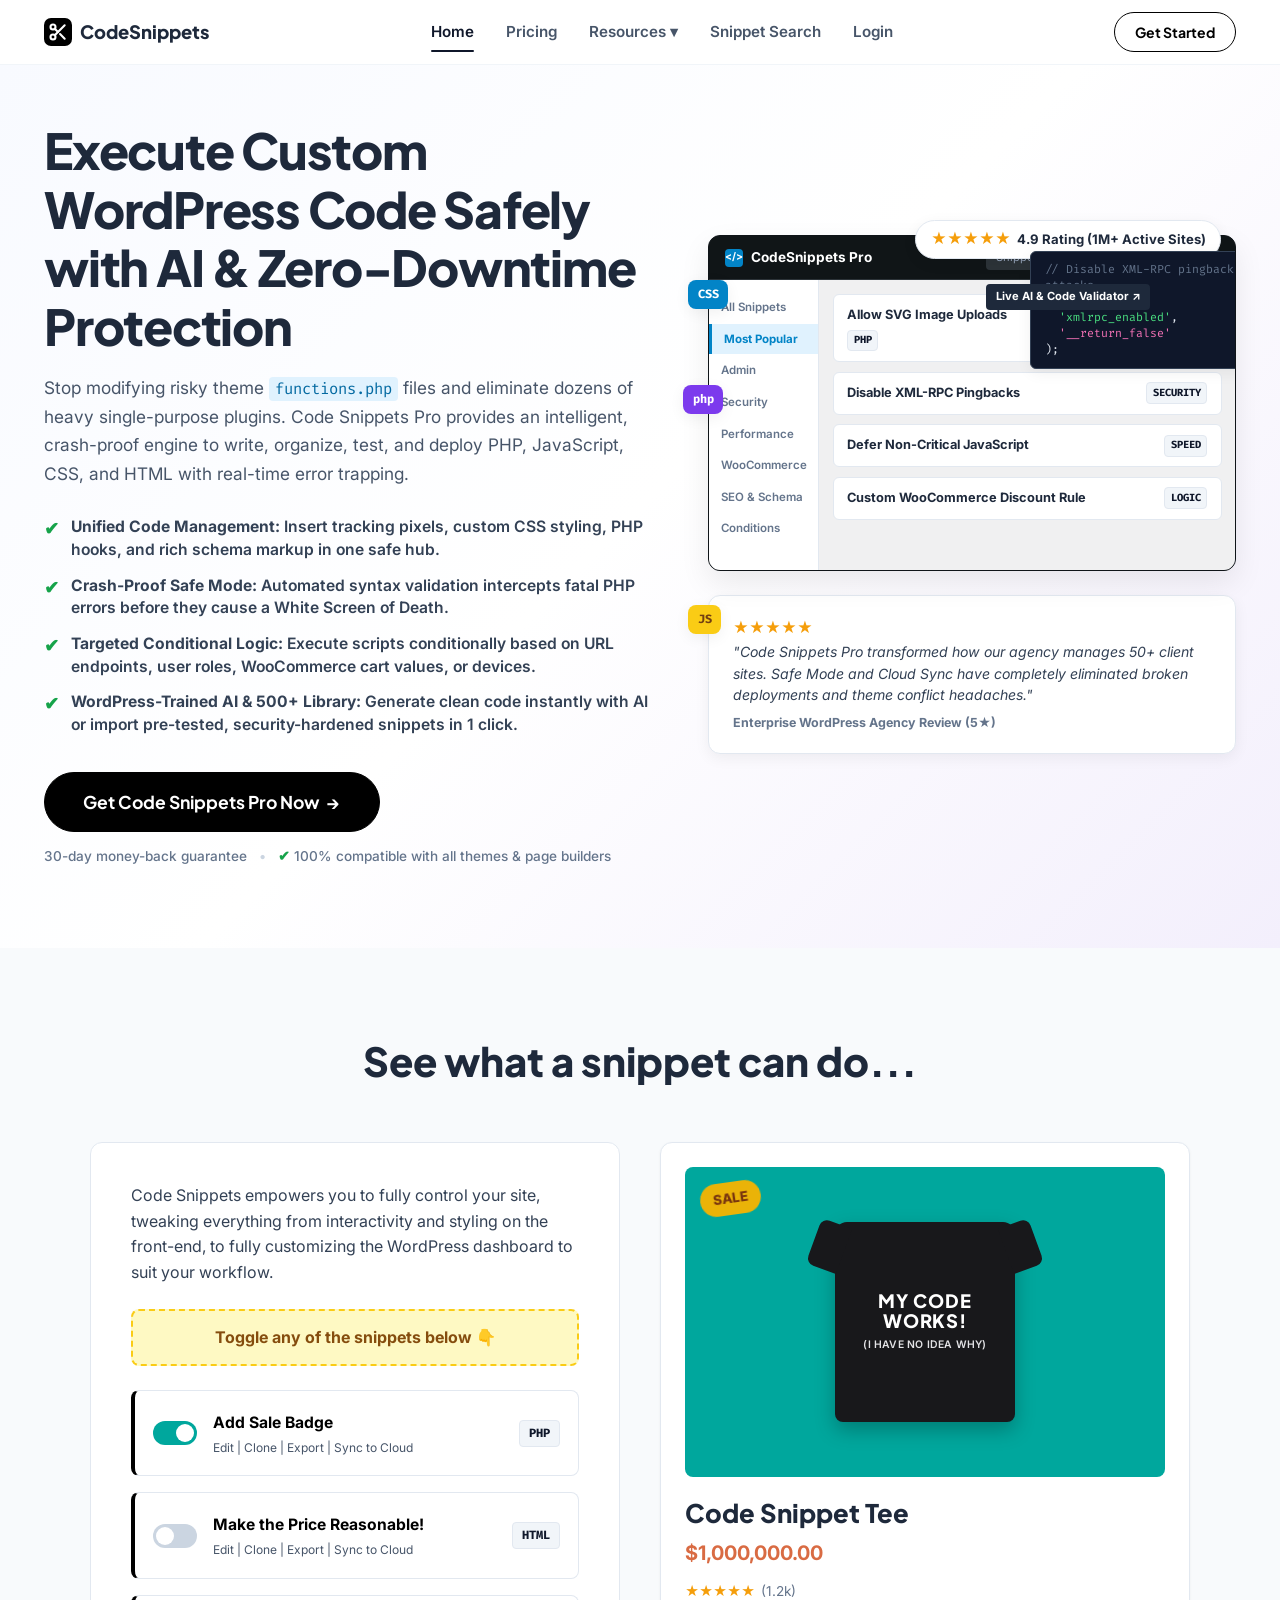
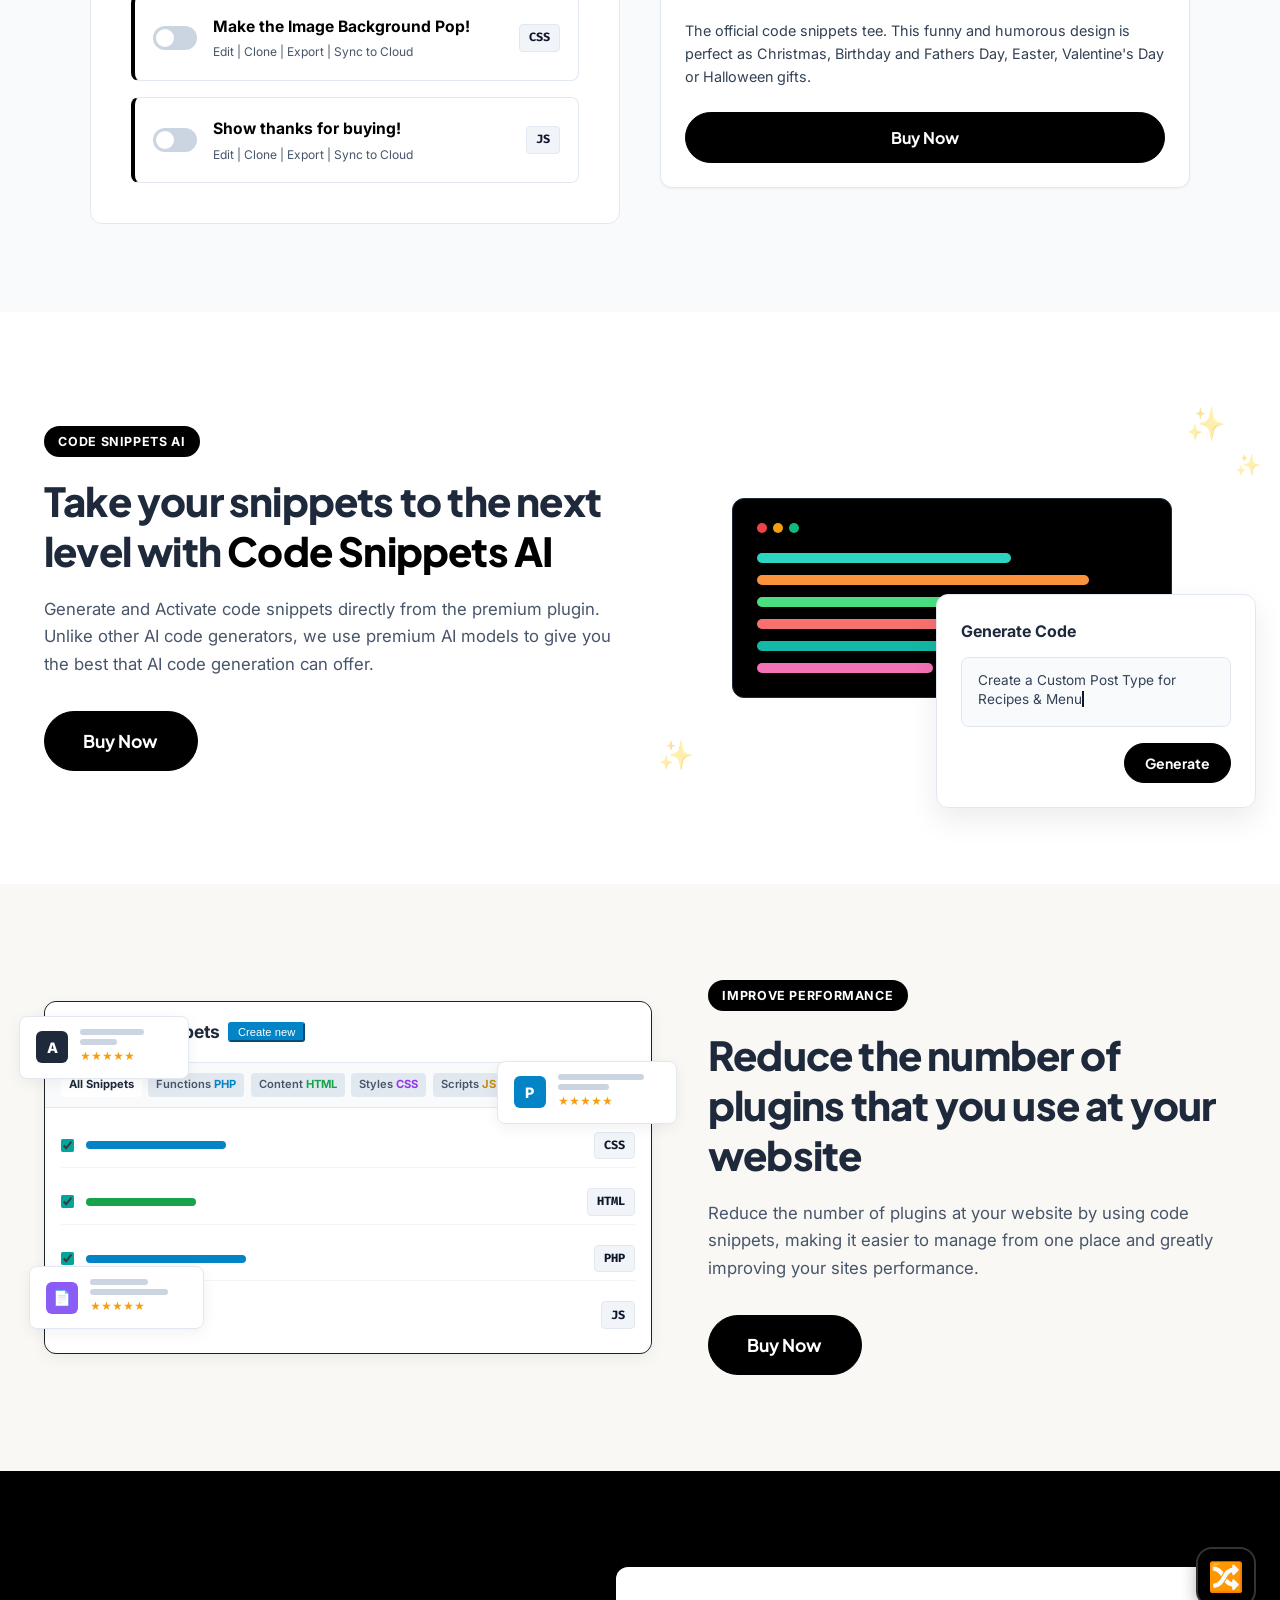
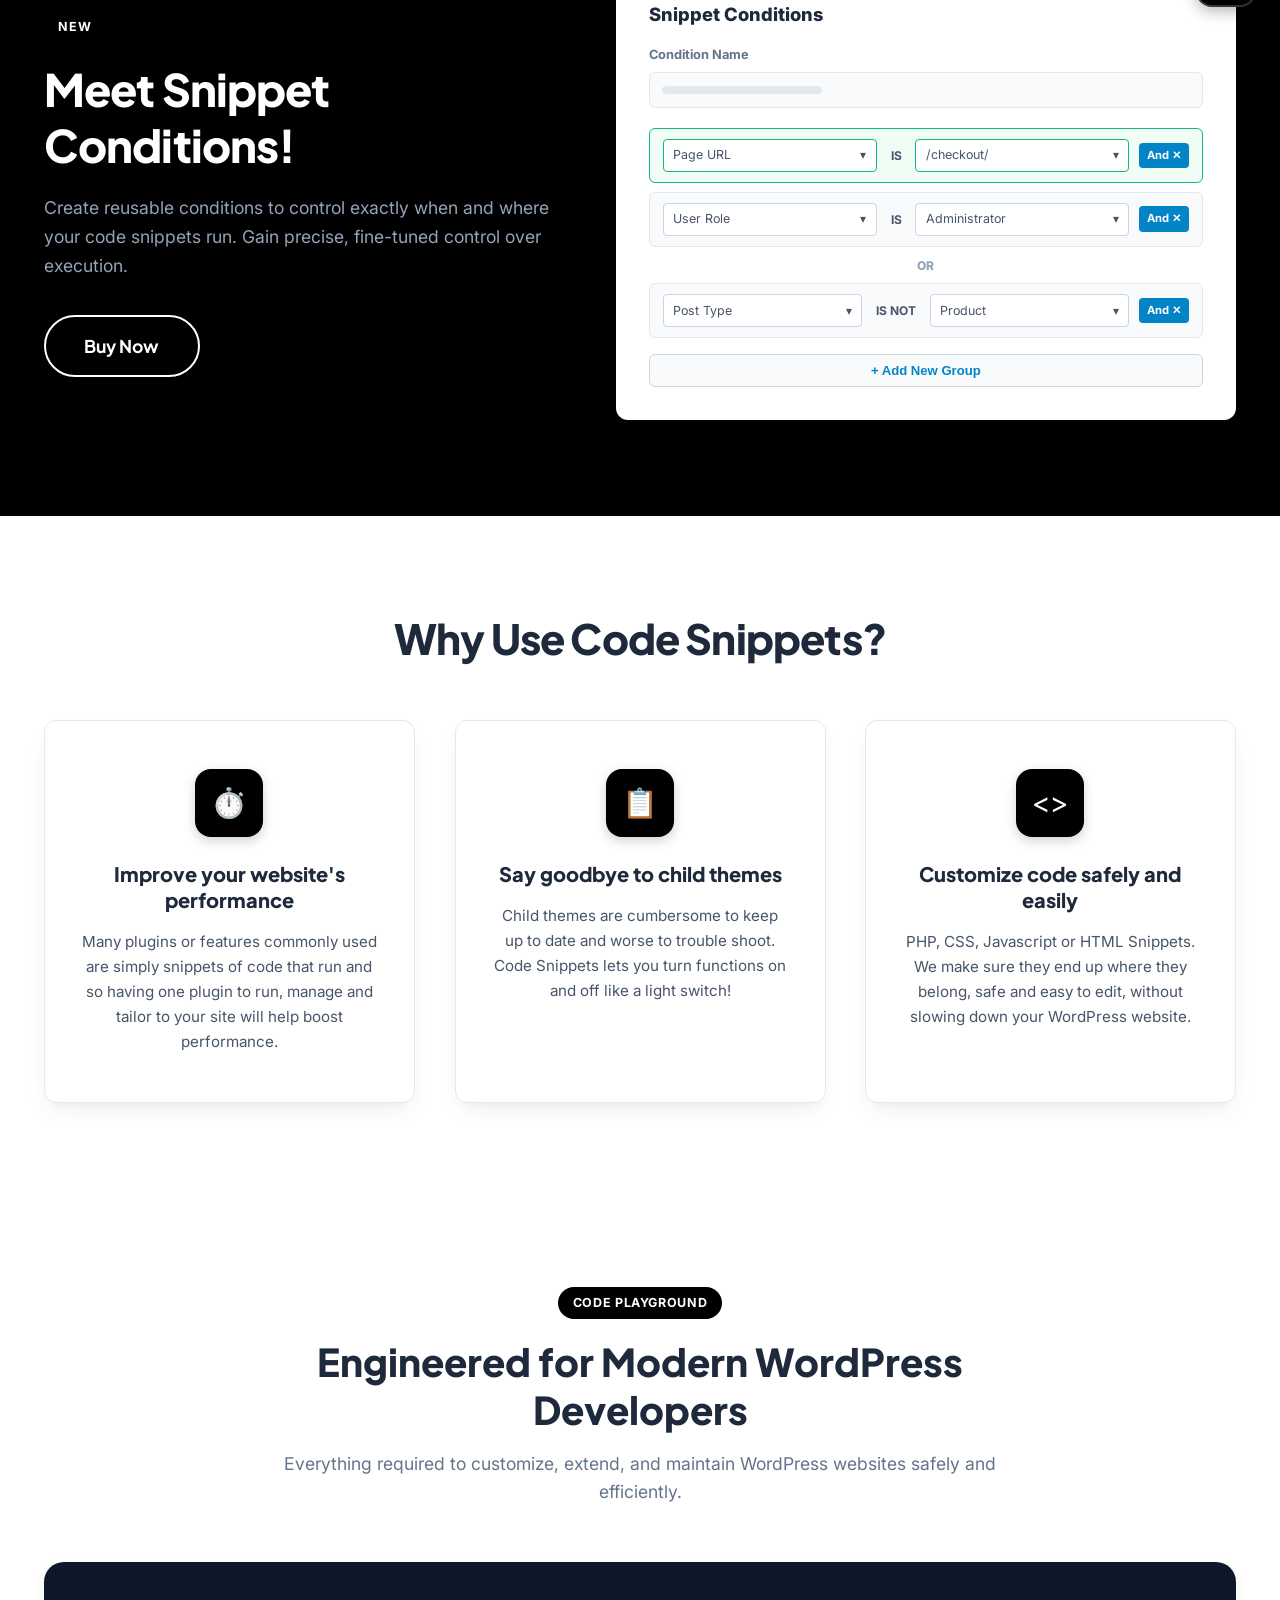
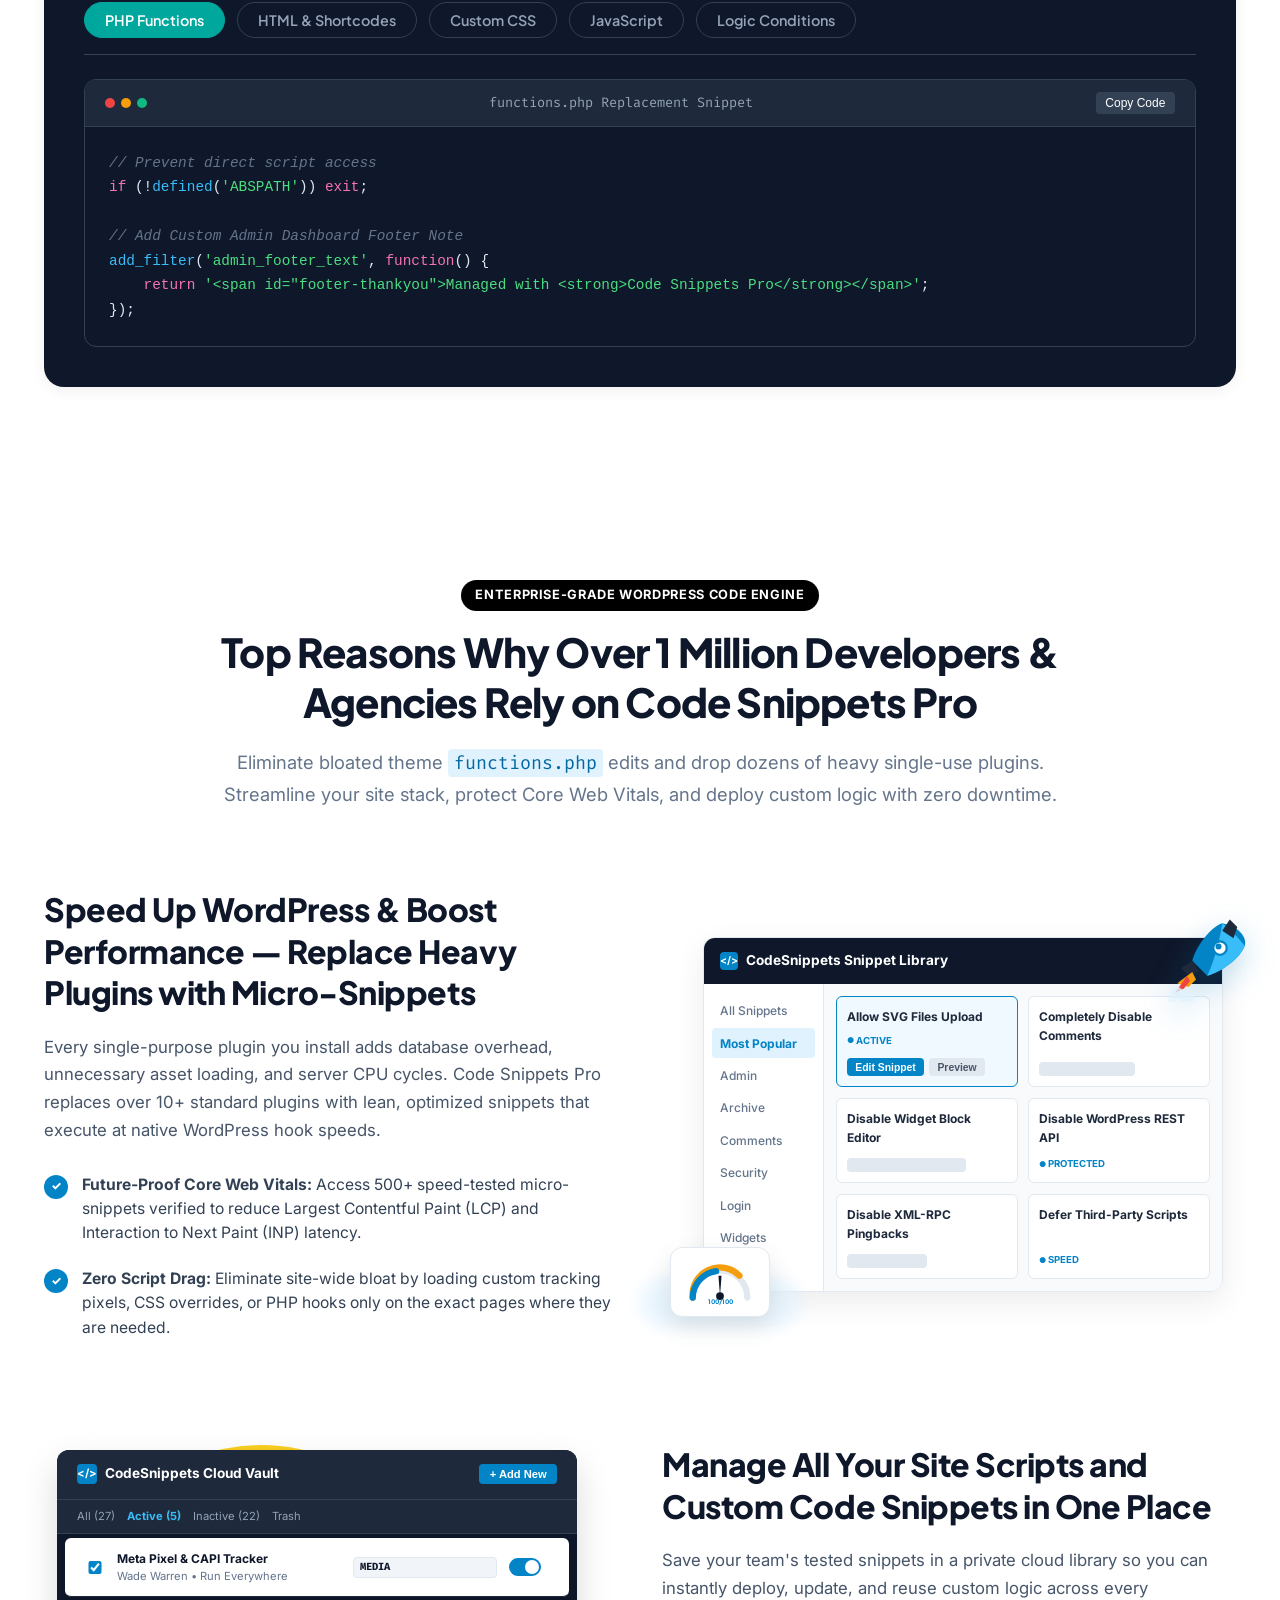
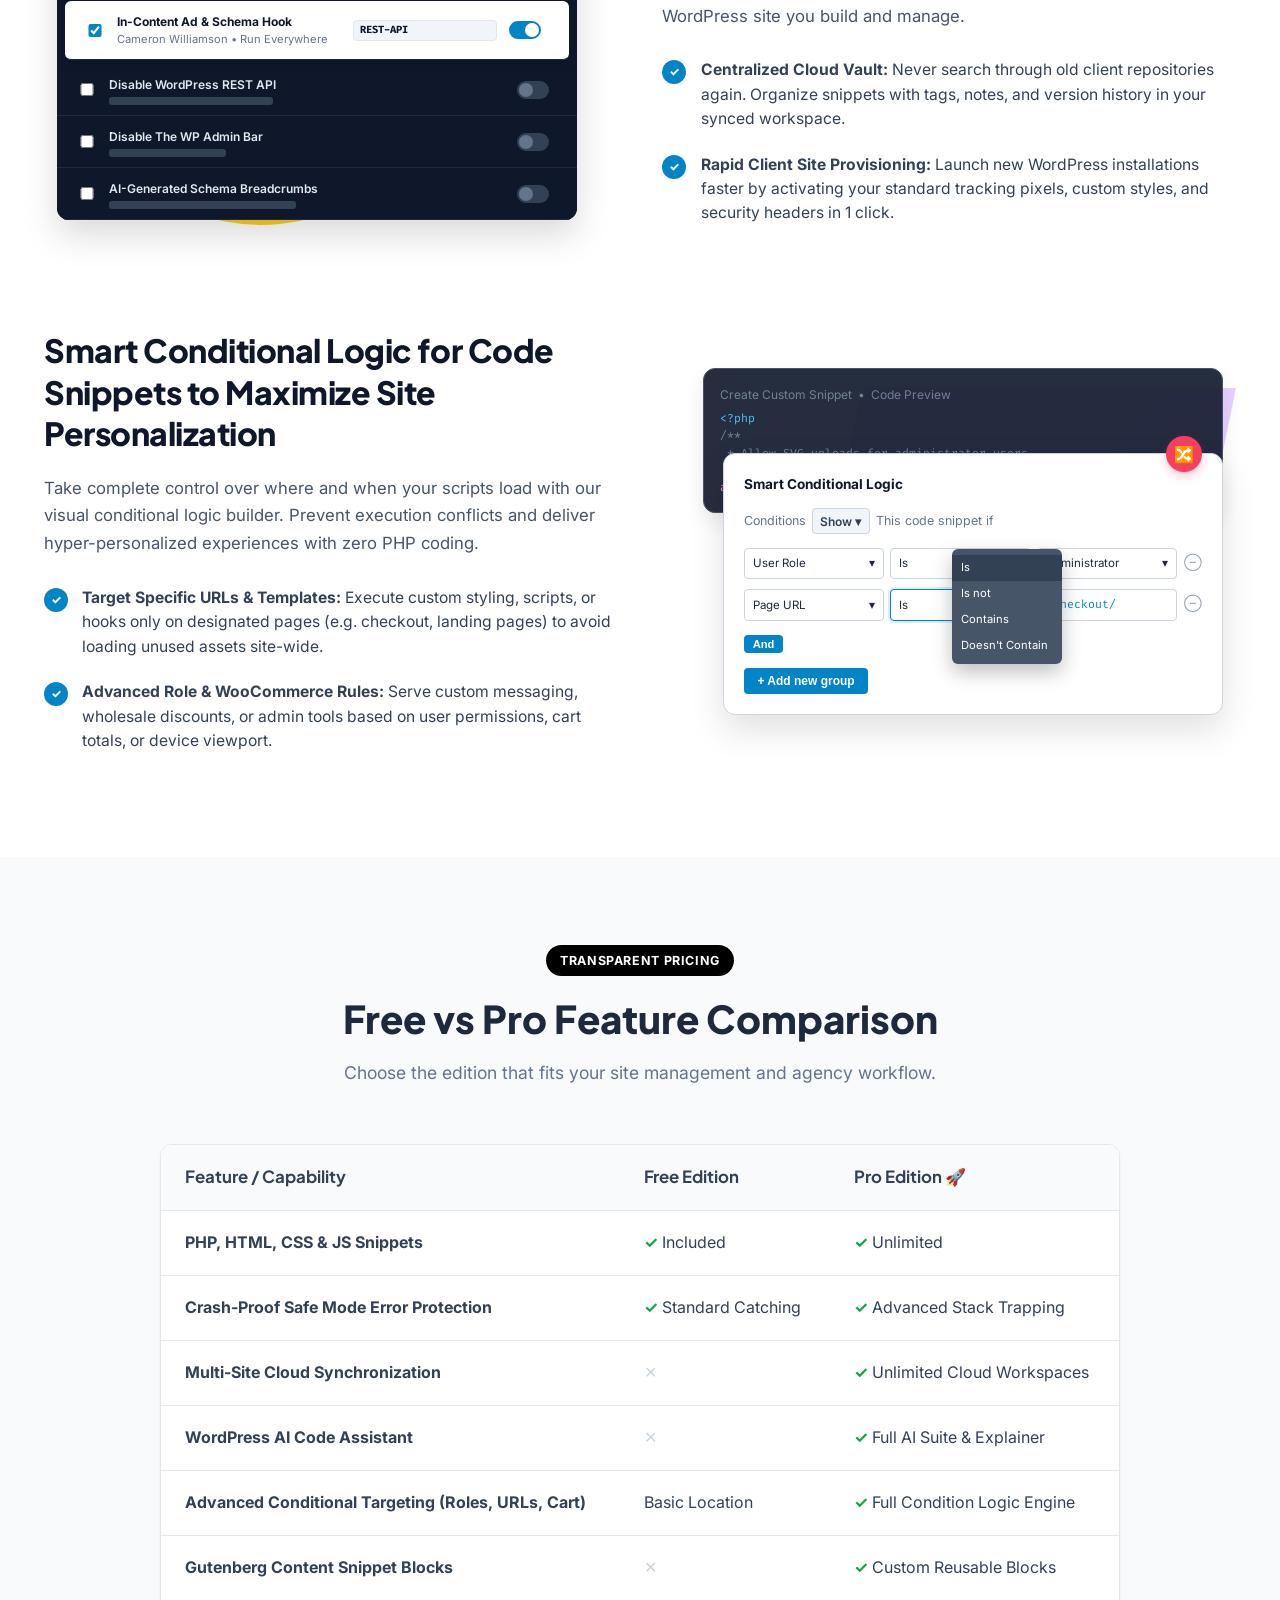
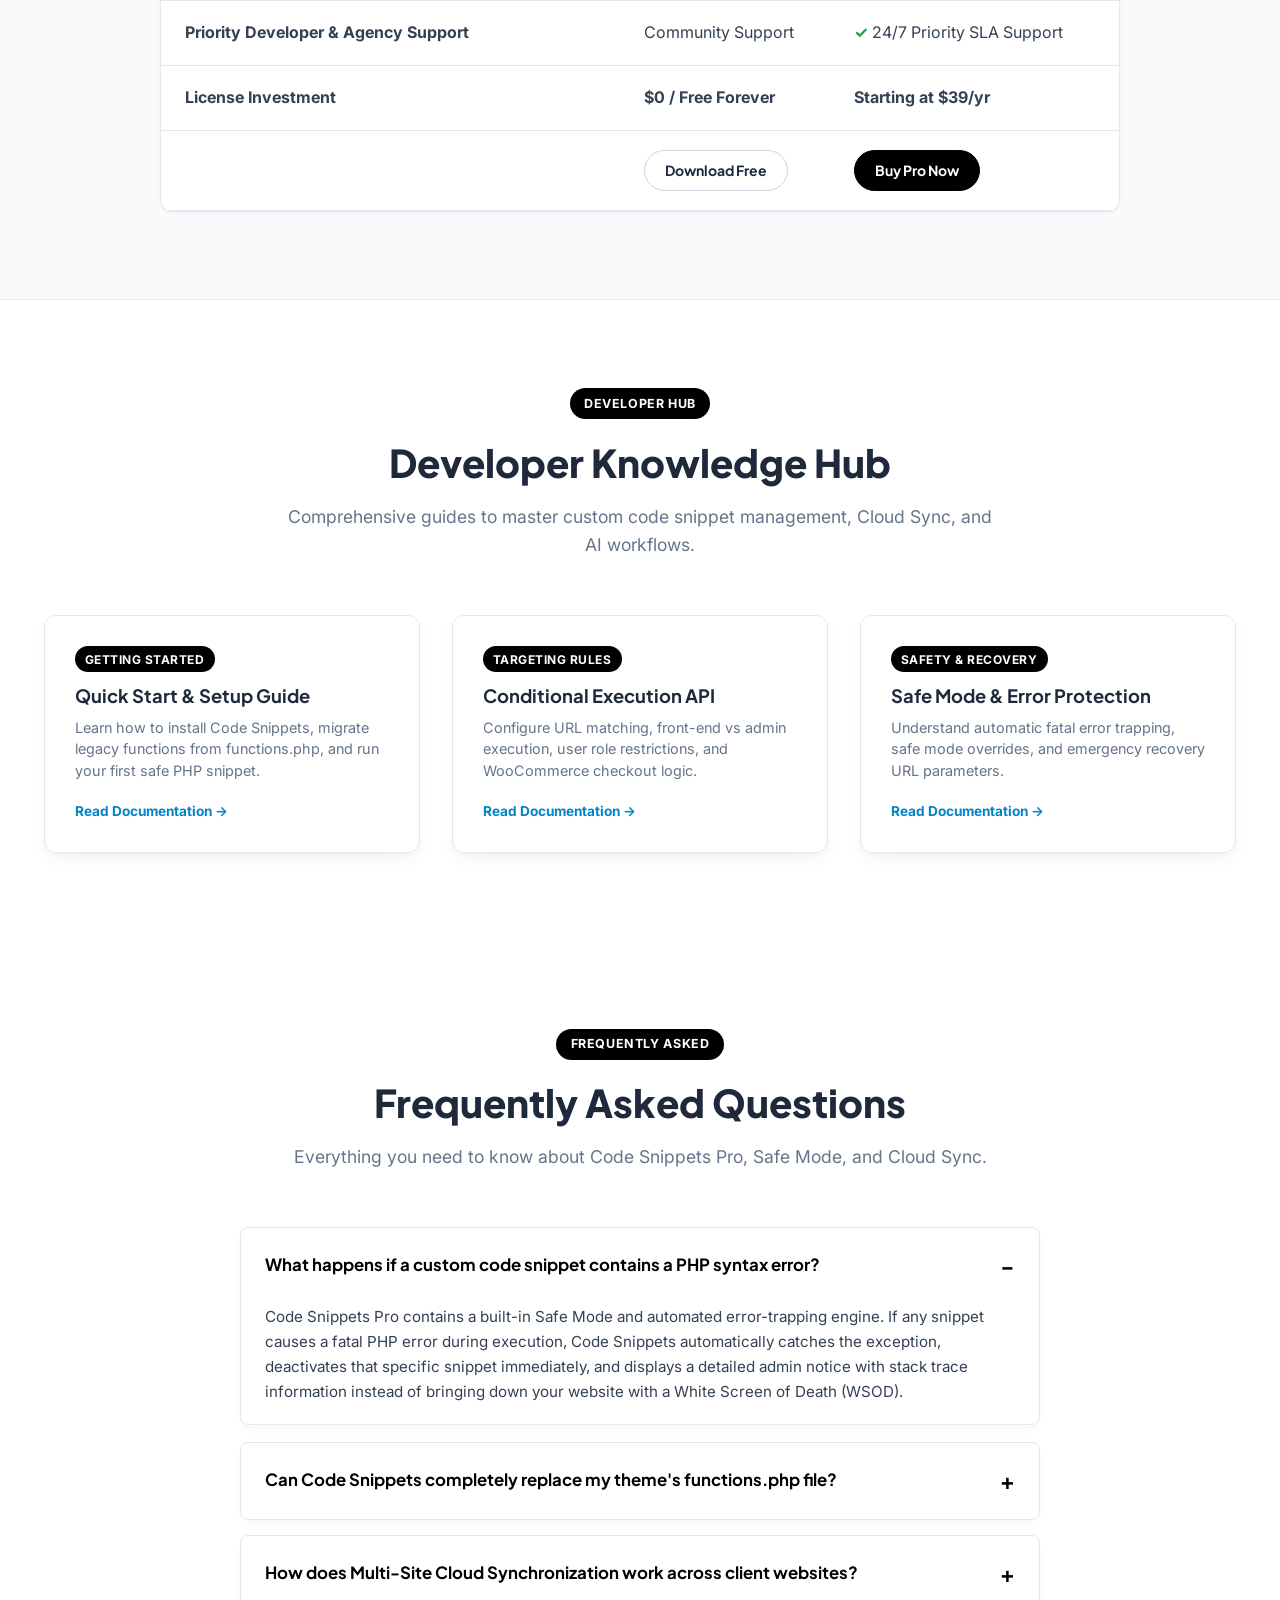
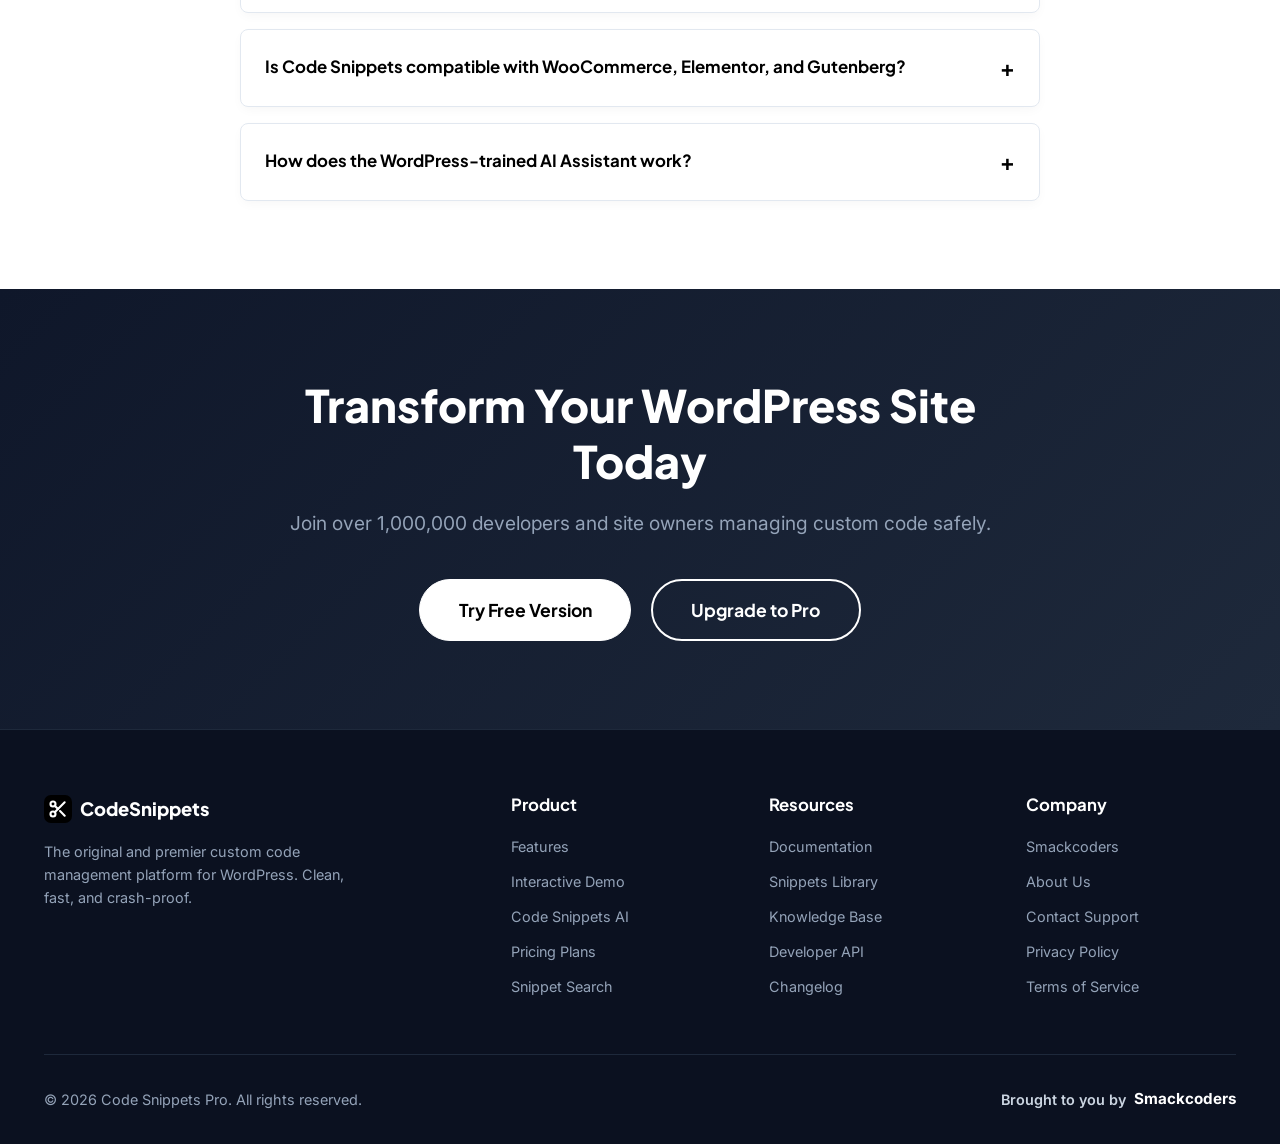
==== commit 57a54f87: "Add responsive black-and-white design, automated animations, pricing page, and interactive shadows" ====
--- a/index.html
+++ b/index.html
@@ -3,50 +3,96 @@
 <head>
   <meta charset="UTF-8">
   <meta name="viewport" content="width=device-width, initial-scale=1.0">
-  <title>Code Snippets Pro - The Original WordPress Code Snippet Plugin &amp; AI Assistant</title>
-  <meta name="description" content="Manage PHP, HTML, CSS, and JavaScript snippets safely in WordPress with cloud sync, conditional execution, and AI generation. Replace functions.php with confidence.">
-  <meta name="keywords" content="WordPress Code Snippets, CodeSnippets Pro, WP PHP snippets, functions.php replacement, WordPress AI code generator, cloud sync snippets, Smackcoders">
+  
+  <!-- Primary SEO, AEO & GEO Metadata -->
+  <title>Code Snippets Pro - Easily Add Code to WordPress Without Breaking Your Site</title>
+  <meta name="description" content="No more editing functions.php. Code Snippets lets you add, organize, and run PHP, CSS, JS, and HTML snippets from one safe place. Built-in error handling catches typos before they crash your site.">
+  <meta name="keywords" content="WordPress code snippets, custom code manager WordPress, replace functions.php, WordPress safe mode, WP code snippets, cloud sync snippets, Smackcoders">
   <meta name="author" content="Smackcoders">
+  <meta name="robots" content="index, follow, max-snippet:-1, max-image-preview:large, max-video-preview:-1">
+  <link rel="canonical" href="https://codesnippets.pro/">
+  <meta name="theme-color" content="#10b981">
   
   <!-- Open Graph / Social Sharing Meta Tags -->
+  <meta property="og:locale" content="en_US">
   <meta property="og:type" content="website">
+  <meta property="og:site_name" content="Code Snippets Pro">
   <meta property="og:url" content="https://codesnippets.pro/">
-  <meta property="og:title" content="Code Snippets Pro - The Original WordPress Code Snippet Plugin">
-  <meta property="og:description" content="AI-enhanced code snippet management with cloud syncing, safe execution, and targeted conditions for WordPress.">
+  <meta property="og:title" content="Code Snippets Pro - Easily Add Code to WordPress Without Breaking Your Site">
+  <meta property="og:description" content="Manage PHP, CSS, JS, and HTML with crash-proof execution, conditional logic, and cloud synchronization.">
   <meta property="og:image" content="https://codesnippets.pro/assets/og-image.png">
   
   <!-- Twitter Card -->
   <meta name="twitter:card" content="summary_large_image">
-  <meta name="twitter:title" content="Code Snippets Pro - The Original WordPress Code Snippet Plugin">
-  <meta name="twitter:description" content="Manage PHP, HTML, CSS, and JS snippets safely with AI and Cloud Sync.">
+  <meta name="twitter:title" content="Code Snippets Pro - WordPress Custom Code &amp; AI Snippet Engine">
+  <meta name="twitter:description" content="Write and sync PHP, HTML, CSS, and JS snippets safely with built-in AI assistance and Safe Mode protection.">
   
   <!-- Favicon & Stylesheet -->
-  <link rel="icon" type="image/svg+xml" href="data:image/svg+xml,<svg xmlns='http://www.w3.org/2000/svg' viewBox='0 0 24 24' fill='%2300a79d'><path d='M9.4 16.6L4.8 12l4.6-4.6L8 6l-6 6 6 6 1.4-1.4zm5.2 0l4.6-4.6-4.6-4.6L16 6l6 6-6 6-1.4-1.4z'/></svg>">
+  <link rel="icon" type="image/svg+xml" href="data:image/svg+xml,<svg xmlns='http://www.w3.org/2000/svg' viewBox='0 0 24 24' fill='%2310b981'><path d='M9.4 16.6L4.8 12l4.6-4.6L8 6l-6 6 6 6 1.4-1.4zm5.2 0l4.6-4.6-4.6-4.6L16 6l6 6-6 6-1.4-1.4z'/></svg>">
   <link rel="stylesheet" href="css/style.css">
   
-  <!-- Schema.org Structured Data -->
+  <!-- Schema.org JSON-LD Structured Data for SEO, AEO, and GEO -->
   <script type="application/ld+json">
   {
     "@context": "https://schema.org",
-    "@type": "SoftwareApplication",
-    "name": "Code Snippets Pro",
-    "operatingSystem": "WordPress",
-    "applicationCategory": "DeveloperApplication",
-    "offers": {
-      "@type": "Offer",
-      "price": "0",
-      "priceCurrency": "USD"
-    },
-    "aggregateRating": {
-      "@type": "AggregateRating",
-      "ratingValue": "4.9",
-      "ratingCount": "1000000"
-    },
-    "publisher": {
-      "@type": "Organization",
-      "name": "Smackcoders",
-      "url": "https://smackcoders.com"
-    }
+    "@graph": [
+      {
+        "@type": "SoftwareApplication",
+        "@id": "https://codesnippets.pro/#software",
+        "name": "Code Snippets Pro",
+        "applicationCategory": "DeveloperApplication",
+        "operatingSystem": "WordPress 5.0+",
+        "description": "Enterprise-grade WordPress code snippet manager for running custom PHP, JavaScript, CSS, and HTML without modifying functions.php. Includes Safe Mode error catching, AI code generation, and multi-site cloud synchronization.",
+        "offers": {
+          "@type": "Offer",
+          "price": "0",
+          "priceCurrency": "USD",
+          "availability": "https://schema.org/InStock"
+        },
+        "aggregateRating": {
+          "@type": "AggregateRating",
+          "ratingValue": "4.9",
+          "ratingCount": "1000000",
+          "bestRating": "5",
+          "worstRating": "1"
+        },
+        "publisher": {
+          "@type": "Organization",
+          "name": "Smackcoders",
+          "url": "https://smackcoders.com"
+        }
+      },
+      {
+        "@type": "FAQPage",
+        "@id": "https://codesnippets.pro/#faq",
+        "mainEntity": [
+          {
+            "@type": "Question",
+            "name": "What is Code Snippets Pro for WordPress?",
+            "acceptedAnswer": {
+              "@type": "Answer",
+              "text": "Code Snippets Pro is a dedicated WordPress development platform that lets administrators and developers add custom PHP, JavaScript, CSS, and HTML code snippets directly through the WordPress dashboard. It replaces the risky practice of editing theme functions.php files and includes fatal error catching (Safe Mode), cloud synchronization, and AI-powered snippet generation."
+            }
+          },
+          {
+            "@type": "Question",
+            "name": "How does Code Snippets prevent WordPress site crashes?",
+            "acceptedAnswer": {
+              "@type": "Answer",
+              "text": "Code Snippets features an automated Safe Mode engine and real-time syntax validator. If a custom PHP snippet throws a fatal exception or syntax error during execution, Code Snippets automatically catches the exception, deactivates only that snippet, and alerts the admin with detailed stack traces, preventing the dreaded White Screen of Death (WSOD)."
+            }
+          },
+          {
+            "@type": "Question",
+            "name": "Why is using Code Snippets better than editing functions.php?",
+            "acceptedAnswer": {
+              "@type": "Answer",
+              "text": "Editing functions.php ties your custom code to a specific theme. When the theme updates, custom code is wiped out unless you create child themes. Code Snippets stores snippets independently in the database, ensuring custom functionality survives theme updates, theme switches, and core WordPress upgrades."
+            }
+          }
+        ]
+      }
+    ]
   }
   </script>
 </head>
@@ -55,227 +101,192 @@
   <!-- STICKY HEADER / NAVIGATION -->
   <header class="navbar" id="navbar">
     <div class="container">
-      <a href="index.html" class="logo-brand" id="nav-logo">
-        <div class="logo-icon">✂</div>
+      <a href="index.html" class="logo-brand" id="nav-logo" aria-label="CodeSnippets Pro Homepage">
+        <div class="logo-icon" aria-hidden="true">
+          <svg width="20" height="20" viewBox="0 0 24 24" fill="none" stroke="currentColor" stroke-width="2.5" stroke-linecap="round" stroke-linejoin="round">
+            <circle cx="6" cy="6" r="3"></circle>
+            <circle cx="6" cy="18" r="3"></circle>
+            <line x1="20" y1="4" x2="8.12" y2="15.88"></line>
+            <line x1="14.47" y1="14.48" x2="20" y2="20"></line>
+            <line x1="8.12" y1="8.12" x2="12" y2="12"></line>
+          </svg>
+        </div>
         <span>CodeSnippets</span>
       </a>
 
-      <nav>
+      <nav aria-label="Main Navigation">
         <ul class="nav-menu" id="nav-menu-list">
           <li><a href="#hero" class="nav-link active" id="nav-home">Home</a></li>
-          <li><a href="#pricing" class="nav-link" id="nav-pricing">Pricing</a></li>
+          <li><a href="pricing.html" class="nav-link" id="nav-pricing">Pricing</a></li>
           <li class="dropdown">
-            <a href="#features" class="nav-link" id="nav-resources">Resources ▾</a>
+            <a href="#features" class="nav-link" id="nav-resources" aria-haspopup="true">Resources ▾</a>
             <div class="dropdown-menu">
               <a href="#documentation" class="dropdown-item" id="nav-docs">Documentation</a>
-              <a href="#library" class="dropdown-item" id="nav-library">Snippets Library</a>
+              <a href="#interactive-demo" class="dropdown-item" id="nav-library">Snippets Library</a>
               <a href="#ai-features" class="dropdown-item" id="nav-ai-res">Code Snippets AI</a>
               <a href="#faq" class="dropdown-item" id="nav-faq-link">Knowledge Base</a>
             </div>
           </li>
-          <li><a href="#library" class="nav-link" id="nav-snippet-search">Snippet Search</a></li>
-          <li><a href="#pricing" class="nav-link" id="nav-login">Login</a></li>
+          <li><a href="#interactive-demo" class="nav-link" id="nav-snippet-search">Snippet Search</a></li>
+          <li><a href="pricing.html" class="nav-link" id="nav-login">Login</a></li>
         </ul>
       </nav>
 
       <div class="nav-actions">
-        <a href="#pricing" class="btn btn-terracotta btn-sm" id="nav-cta-getstarted">Get Started</a>
+        <a href="pricing.html" class="btn btn-outline-black btn-sm" id="nav-cta-getstarted">Get Started</a>
         <button class="mobile-toggle" id="mobile-menu-toggle" aria-label="Toggle navigation menu">☰</button>
       </div>
     </div>
   </header>
 
-  <main>
-    <!-- HERO SECTION -->
-    <section class="hero-section" id="hero">
+  <main id="main-content">
+    <!-- =====================================================================
+         HERO SECTION (2-COLUMN HIGH-CONVERTING SEO, AEO & GEO DESIGN)
+         ===================================================================== -->
+    <section class="hero-section-v2" id="hero" aria-labelledby="hero-title">
       <div class="container">
-        <div class="hero-content">
-          <h1 class="hero-title">The Original Code Snippets Plugin for WordPress</h1>
-          <p class="hero-subtitle">
-            AI-enhanced code snippet management with cloud syncing and intuitive customisation features to help you create a pixel-perfect website.
-          </p>
-          <div class="hero-cta-group">
-            <a href="#pricing" class="btn btn-teal btn-lg" id="hero-cta-tryfree">Try Free</a>
-            <a href="#pricing" class="btn btn-terracotta btn-lg" id="hero-cta-buynow">Buy Now</a>
-          </div>
-        </div>
-
-        <!-- HERO FEATURE BAR (6 KEY HIGHLIGHTS) -->
-        <div class="hero-feature-bar">
-          <div class="feature-bar-item">
-            <div class="feature-bar-icon">🔘</div>
-            <div class="feature-bar-title">Toggle Snippets</div>
-            <div class="feature-bar-desc">Control what runs</div>
-          </div>
-          <div class="feature-bar-item">
-            <div class="feature-bar-icon">☁️</div>
-            <div class="feature-bar-title">Cloud Sync</div>
-            <div class="feature-bar-desc">Backup and Sync</div>
-          </div>
-          <div class="feature-bar-item">
-            <div class="feature-bar-icon">✳️</div>
-            <div class="feature-bar-title">AI Generate</div>
-            <div class="feature-bar-desc">All snippet types</div>
-          </div>
-          <div class="feature-bar-item">
-            <div class="feature-bar-icon">🔌</div>
-            <div class="feature-bar-title">Reduce Plugins</div>
-            <div class="feature-bar-desc">Use snippets instead</div>
-          </div>
-          <div class="feature-bar-item">
-            <div class="feature-bar-icon">😊</div>
-            <div class="feature-bar-title">Easy to use</div>
-            <div class="feature-bar-desc">All in one place</div>
-          </div>
-          <div class="feature-bar-item">
-            <div class="feature-bar-icon">🔒</div>
-            <div class="feature-bar-title">Secure</div>
-            <div class="feature-bar-desc">Safe and secure</div>
-          </div>
-        </div>
-
-        <!-- HERO DASHBOARD MOCKUP WITH ANNOTATIONS -->
-        <div class="mockup-wrapper">
-          <!-- ANNOTATION BOXES -->
-          <div class="annotation-box annotation-callout-ai">Create and Explain Code Snippets with AI</div>
-          <div class="annotation-box annotation-callout-reduce">Reduce plugins by using snippets instead ⚡</div>
-          <div class="annotation-box annotation-callout-toggle">Toggle Snippets to control what runs</div>
-          <div class="annotation-box annotation-callout-sync">Sync and Backup Snippets to Cloud ☁️</div>
-          <div class="annotation-box annotation-callout-conditions">
-            <strong>Snippet Conditions</strong><br>
-            Show this snippet if...<br>
-            <span style="display:inline-block; margin-top:4px; font-size:0.75rem; background:#fff; padding:2px 6px; border-radius:4px; border:1px solid #cbd5e1;">AND / OR Logic Rules</span>
-          </div>
-
-          <div class="wp-mockup">
-            <div class="wp-header-bar">
-              <div class="wp-logo-dot">W</div>
-              <div class="wp-top-btn"></div>
-            </div>
-            <div class="wp-body">
-              <div class="wp-sidebar">
-                <div class="wp-sidebar-item"></div>
-                <div class="wp-sidebar-item"></div>
-                <div class="wp-sidebar-active">
-                  <div class="logo-icon" style="width:28px; height:28px; font-size:0.9rem;">✂</div>
-                </div>
-                <div class="wp-sidebar-item"></div>
-              </div>
-              <div class="wp-content">
-                <div class="wp-content-header">
-                  <div class="wp-title">
-                    Snippets <button class="btn-outline btn-sm" style="font-size:0.75rem; padding:0.2rem 0.6rem;">Add New</button>
-                    <span class="btn-wp-ai">AI Generate ✨</span>
-                  </div>
-                </div>
-
-                <div class="wp-tags-bar">
-                  <span class="wp-filter-tag active">All Snippets</span>
-                  <span class="wp-filter-tag">PHP</span>
-                  <span class="wp-filter-tag">HTML</span>
-                  <span class="wp-filter-tag">CSS</span>
-                  <span class="wp-filter-tag">JS</span>
-                  <span class="wp-sync-tag">Cloud Sync Connected</span>
-                </div>
-
-                <div class="wp-table">
-                  <!-- Row 1 -->
-                  <div class="wp-row">
-                    <input type="checkbox" checked aria-label="Select snippet row 1">
-                    <label class="switch">
-                      <input type="checkbox" checked aria-label="Toggle HTML Snippet active state">
-                      <span class="slider"></span>
-                    </label>
-                    <div class="sk-line sk-long"></div>
-                    <span class="tag-badge tag-html" style="margin-left:auto;">HTML</span>
-                  </div>
-                  <!-- Row 2 -->
-                  <div class="wp-row">
-                    <input type="checkbox" aria-label="Select snippet row 2">
-                    <label class="switch">
-                      <input type="checkbox" aria-label="Toggle PHP Snippet active state">
-                      <span class="slider"></span>
-                    </label>
-                    <div class="sk-line sk-med"></div>
-                    <span class="tag-badge tag-php" style="margin-left:auto;">PHP</span>
-                  </div>
-                  <!-- Row 3 -->
-                  <div class="wp-row">
-                    <input type="checkbox" aria-label="Select snippet row 3">
-                    <label class="switch">
-                      <input type="checkbox" aria-label="Toggle JS Snippet active state">
-                      <span class="slider"></span>
-                    </label>
-                    <div class="sk-line sk-long"></div>
-                    <span class="tag-badge tag-js" style="margin-left:auto;">JS</span>
-                  </div>
-                </div>
-              </div>
-            </div>
-          </div>
-        </div>
-
+        <div class="hero-grid-v2">
+          
+          <!-- Left Column -->
+          <div class="hero-left-content">
+            <h1 class="hero-title-v2" id="hero-title">
+              Execute Custom WordPress Code Safely with AI &amp; Zero-Downtime Protection
+            </h1>
+
+            <p class="hero-desc-v2">
+              Stop modifying risky theme <code style="font-family:var(--font-code); font-size:0.9em; background:#e0f2fe; padding:2px 6px; border-radius:4px; color:#0369a1;">functions.php</code> files and eliminate dozens of heavy single-purpose plugins. Code Snippets Pro provides an intelligent, crash-proof engine to write, organize, test, and deploy PHP, JavaScript, CSS, and HTML with real-time error trapping.
+            </p>
+
+            <ul class="hero-checklist">
+              <li>
+                <span class="check-icon-green">✔</span>
+                <span><strong>Unified Code Management:</strong> Insert tracking pixels, custom CSS styling, PHP hooks, and rich schema markup in one safe hub.</span>
+              </li>
+              <li>
+                <span class="check-icon-green">✔</span>
+                <span><strong>Crash-Proof Safe Mode:</strong> Automated syntax validation intercepts fatal PHP errors before they cause a White Screen of Death.</span>
+              </li>
+              <li>
+                <span class="check-icon-green">✔</span>
+                <span><strong>Targeted Conditional Logic:</strong> Execute scripts conditionally based on URL endpoints, user roles, WooCommerce cart values, or devices.</span>
+              </li>
+              <li>
+                <span class="check-icon-green">✔</span>
+                <span><strong>WordPress-Trained AI &amp; 500+ Library:</strong> Generate clean code instantly with AI or import pre-tested, security-hardened snippets in 1 click.</span>
+              </li>
+            </ul>
+
+            <div class="hero-cta-box">
+              <a href="pricing.html" class="btn btn-black btn-lg" id="hero-cta-main">
+                Get Code Snippets Pro Now &nbsp;&rarr;
+              </a>
+              <div class="hero-guarantees">
+                <span>30-day money-back guarantee</span>
+                <span class="guarantee-divider">•</span>
+                <span><strong style="color:#16a34a;">✔</strong> 100% compatible with all themes &amp; page builders</span>
+              </div>
+            </div>
+          </div>
+
+          <!-- Right Column -->
+          <div class="hero-right-visual">
+            <!-- Floating Rating Pill -->
+            <div class="floating-rating-pill">
+              <span class="stars-gold">★★★★★</span>
+              <strong>4.9 Rating (1M+ Active Sites)</strong>
+            </div>
+
+            <!-- Floating Tech Icon Badges -->
+            <div class="floating-tech-badge tech-badge-css">CSS</div>
+            <div class="floating-tech-badge tech-badge-php">php</div>
+            <div class="floating-tech-badge tech-badge-js">JS</div>
+
+            <!-- Dashboard Mockup Window -->
+            <div class="wpcode-mockup-window">
+              <div class="wpcode-top-header">
+                <div class="wpcode-brand-chip">
+                  <span style="background:#0284c7; color:white; width:18px; height:18px; border-radius:4px; display:inline-flex; align-items:center; justify-content:center; font-size:0.65rem;">&lt;/&gt;</span>
+                  <span>CodeSnippets Pro</span>
+                </div>
+                <div class="wpcode-pill-tag">Snippet Library &nbsp; 500+ Verified Snippets</div>
+              </div>
+
+              <div class="wpcode-window-body">
+                <!-- Inner Sidebar -->
+                <div class="wpcode-sidebar">
+                  <div class="wpcode-nav-item">All Snippets</div>
+                  <div class="wpcode-nav-item active">Most Popular</div>
+                  <div class="wpcode-nav-item">Admin</div>
+                  <div class="wpcode-nav-item">Security</div>
+                  <div class="wpcode-nav-item">Performance</div>
+                  <div class="wpcode-nav-item">WooCommerce</div>
+                  <div class="wpcode-nav-item">SEO &amp; Schema</div>
+                  <div class="wpcode-nav-item">Conditions</div>
+                </div>
+
+                <!-- Inner Content Area -->
+                <div class="wpcode-content-area">
+                  <div class="wpcode-snippet-box">
+                    <div>
+                      <div class="wpcode-snippet-title">Allow SVG Image Uploads</div>
+                      <span class="tag-badge tag-php" style="font-size:0.65rem; padding:0.1rem 0.35rem; margin-top:2px;">PHP</span>
+                    </div>
+                    <div class="wpcode-btn-group">
+                      <button class="wpcode-mini-btn">Edit Snippet</button>
+                      <button class="wpcode-mini-btn-secondary">Preview</button>
+                    </div>
+                  </div>
+
+                  <div class="wpcode-snippet-box">
+                    <div class="wpcode-snippet-title">Disable XML-RPC Pingbacks</div>
+                    <span class="tag-badge tag-php" style="font-size:0.65rem; padding:0.1rem 0.35rem;">Security</span>
+                  </div>
+
+                  <div class="wpcode-snippet-box">
+                    <div class="wpcode-snippet-title">Defer Non-Critical JavaScript</div>
+                    <span class="tag-badge tag-js" style="font-size:0.65rem; padding:0.1rem 0.35rem;">Speed</span>
+                  </div>
+
+                  <div class="wpcode-snippet-box">
+                    <div class="wpcode-snippet-title">Custom WooCommerce Discount Rule</div>
+                    <span class="tag-badge tag-html" style="font-size:0.65rem; padding:0.1rem 0.35rem;">Logic</span>
+                  </div>
+                </div>
+              </div>
+
+              <!-- Floating Code Popout on Top Right -->
+              <div class="hero-code-popout">
+                <span style="color:#64748b;">// Disable XML-RPC pingback attacks</span><br>
+                <span style="color:#38bdf8;">add_filter</span>(<br>
+                &nbsp;&nbsp;<span style="color:#4ade80;">'xmlrpc_enabled'</span>,<br>
+                &nbsp;&nbsp;<span style="color:#f472b6;">'__return_false'</span><br>
+                );
+              </div>
+
+              <div class="hero-callout-bubble">Live AI &amp; Code Validator ↗</div>
+            </div>
+
+            <!-- Floating Testimonial Card at the bottom -->
+            <div class="hero-floating-testimonial">
+              <div class="stars-gold">★★★★★</div>
+              <p class="testimonial-quote">
+                "Code Snippets Pro transformed how our agency manages 50+ client sites. Safe Mode and Cloud Sync have completely eliminated broken deployments and theme conflict headaches."
+              </p>
+              <div class="testimonial-src">Enterprise WordPress Agency Review (5★)</div>
+            </div>
+
+          </div>
+
+        </div>
       </div>
     </section>
 
-    <!-- SOCIAL PROOF & TESTIMONIALS SECTION -->
-    <section class="social-proof-section">
+    <!-- =====================================================================
+         1. INTERACTIVE DEMO (CODE SNIPPET TEE) - SCREENSHOT 1
+         ===================================================================== -->
+    <section class="interactive-demo-section" id="interactive-demo" aria-labelledby="demo-title">
       <div class="container">
-        <h2 class="proof-heading">Join more than <span>1 Million Happy Users</span></h2>
-        
-        <div class="testimonials-grid">
-          <!-- Testimonial 1 -->
-          <div class="testimonial-card">
-            <div>
-              <div class="stars">★★★★★</div>
-              <h3 class="testimonial-title">"...Must-Have for Every Project..."</h3>
-              <p class="testimonial-text">
-                "I use this Tool in every project. Together with ChatGPT, even someone like me with outdated PHP skills can integrate very useful functions into WordPress by myself."
-              </p>
-            </div>
-            <div class="author-info">
-              <div class="author-avatar">AU</div>
-              <div class="author-name">AUSDEMNICHTS</div>
-            </div>
-          </div>
-
-          <!-- Testimonial 2 -->
-          <div class="testimonial-card">
-            <div>
-              <div class="stars">★★★★★</div>
-              <h3 class="testimonial-title">"...Extremely useful and intuitive..."</h3>
-              <p class="testimonial-text">
-                "I've been using this plugin for a few years now and it's been great. If you need to add custom code to your site without having to modify your theme, child theme, or plugin this is the way to go."
-              </p>
-            </div>
-            <div class="author-info">
-              <div class="author-avatar">RA</div>
-              <div class="author-name">RICK ALDAY</div>
-            </div>
-          </div>
-
-          <!-- Testimonial 3 -->
-          <div class="testimonial-card">
-            <div>
-              <div class="stars">★★★★★</div>
-              <h3 class="testimonial-title">"...Developers Swiss Army Knife..."</h3>
-              <p class="testimonial-text">
-                "I highly recommend this to anybody that lives in the developer world of WordPress. Great job Code Snippets!"
-              </p>
-            </div>
-            <div class="author-info">
-              <div class="author-avatar">AV</div>
-              <div class="author-name">AVITRIO</div>
-            </div>
-          </div>
-        </div>
-      </div>
-    </section>
-
-    <!-- INTERACTIVE DEMO ("See what a snippet can do...") -->
-    <section class="interactive-demo-section" id="interactive-demo">
-      <div class="container">
-        <h2 class="demo-title">See what a snippet can do...</h2>
+        <h2 class="demo-title" id="demo-title">See what a snippet can do...</h2>
 
         <div class="demo-container">
           <!-- Left Controls Box -->
@@ -327,6 +338,19 @@
                 </div>
                 <span class="tag-badge tag-css">CSS</span>
               </div>
+
+              <!-- JS Toggle -->
+              <div class="snippet-toggle-item item-js">
+                <label class="switch">
+                  <input type="checkbox" id="toggle-js" aria-label="Toggle Show thanks for buying snippet">
+                  <span class="slider"></span>
+                </label>
+                <div class="snippet-meta">
+                  <div class="snippet-name">Show thanks for buying!</div>
+                  <div class="snippet-sublinks">Edit | Clone | Export | Sync to Cloud</div>
+                </div>
+                <span class="tag-badge tag-js">JS</span>
+              </div>
             </div>
           </div>
 
@@ -335,18 +359,23 @@
             <div class="product-image-container" id="demo-img-container">
               <!-- Dynamic Sale Badge -->
               <div class="sale-badge" id="demo-sale-badge">SALE</div>
-              <img src="assets/shirt.png" alt="Code Snippet Tee Mockup" class="product-img">
+              
+              <!-- Realistic Graphic Shirt Mockup -->
+              <div class="product-tee-graphic">
+                <div class="tee-text-bold">MY CODE WORKS!</div>
+                <div class="tee-text-sub">(I HAVE NO IDEA WHY)</div>
+              </div>
             </div>
 
             <h3 class="product-title">Code Snippet Tee</h3>
             
             <div class="product-price-box">
-              <span class="original-price" id="demo-original-price">$49.00</span>
+              <span class="original-price" id="demo-original-price">$1,000,000.00</span>
               <span class="discounted-price" id="demo-discounted-price">$10.00</span>
             </div>
 
             <div class="product-rating">
-              <span style="color:#f59e0b;">★★★★★</span>
+              <span style="color:#f59e0b;" aria-label="5 stars">★★★★★</span>
               <span>(1.2k)</span>
             </div>
 
@@ -354,189 +383,637 @@
               The official code snippets tee. This funny and humorous design is perfect as Christmas, Birthday and Fathers Day, Easter, Valentine's Day or Halloween gifts.
             </p>
 
-            <a href="#pricing" class="btn btn-terracotta" style="width:100%;">Buy Tee Now</a>
+            <div class="thanks-banner" id="demo-thanks-banner">
+              🎉 Thank you for supporting WordPress creators!
+            </div>
+
+            <a href="pricing.html" class="btn btn-black" style="width:100%;">Buy Now</a>
           </div>
         </div>
       </div>
     </section>
 
-    <!-- KEY FEATURES & SUPPORTED CODE TYPES -->
-    <section class="features-section" id="features">
+    <!-- =====================================================================
+         2. CODE SNIPPETS AI SECTION - SCREENSHOT 2
+         ===================================================================== -->
+    <section class="ai-section-v2" id="ai-features" aria-labelledby="ai-title">
       <div class="container">
-        <div class="section-header">
-          <span class="section-tag">Powerful Features</span>
-          <h2 class="section-title">Built for Modern WordPress Developers</h2>
-          <p class="section-subtitle">Everything you need to extend, customize, and manage WordPress code without theme clutter.</p>
-        </div>
-
-        <div class="features-grid">
-          <div class="feature-card">
-            <div class="feature-icon-wrapper">🛡️</div>
-            <h3 class="feature-card-title">Safe Code Execution</h3>
-            <p class="feature-card-desc">Automatic fatal error catching intercepts syntax mistakes and immediately deactivates broken code, keeping your site online without White Screen of Death crashes.</p>
-          </div>
-
-          <div class="feature-card">
-            <div class="feature-icon-wrapper">⚡</div>
-            <h3 class="feature-card-title">Conditional Execution</h3>
-            <p class="feature-card-desc">Target snippets precisely by location (Front-end only, Admin only, Single pass) or user role, page URL, and WooCommerce condition.</p>
-          </div>
-
-          <div class="feature-card">
-            <div class="feature-icon-wrapper">☁️</div>
-            <h3 class="feature-card-title">Cloud & Team Sync</h3>
-            <p class="feature-card-desc">Backup and sync code snippets across unlimited client sites seamlessly. Share custom functions with your engineering team in one click.</p>
-          </div>
-
-          <div class="feature-card">
-            <div class="feature-icon-wrapper">📁</div>
-            <h3 class="feature-card-title">Snippet Organization</h3>
-            <p class="feature-card-desc">Categorize snippets with tags, descriptions, search filters, and full export/import support in JSON or XML format.</p>
-          </div>
-
-          <div class="feature-card">
-            <div class="feature-icon-wrapper">📚</div>
-            <h3 class="feature-card-title">Snippets Library</h3>
-            <p class="feature-card-desc">Browse hundreds of verified, pre-tested code snippets ready to copy and run for security hardening, performance tweaks, and custom features.</p>
-          </div>
-
-          <div class="feature-card">
-            <div class="feature-icon-wrapper">✳️</div>
-            <h3 class="feature-card-title">CodeSnippets AI</h3>
-            <p class="feature-card-desc">Describe your functionality in plain English and let premium AI models generate, explain, and optimize custom PHP, CSS, or JS code for you.</p>
-          </div>
-        </div>
-
-        <!-- INTERACTIVE CODE TYPES EDITOR SHOWCASE -->
-        <div class="code-types-box">
-          <div class="code-tabs-nav">
-            <button class="code-tab-btn active" data-type="php">PHP Functions</button>
-            <button class="code-tab-btn" data-type="html">HTML &amp; Shortcodes</button>
-            <button class="code-tab-btn" data-type="css">Custom CSS</button>
-            <button class="code-tab-btn" data-type="js">JavaScript</button>
-            <button class="code-tab-btn" data-type="conditions">Logic Conditions</button>
-          </div>
-
-          <div class="code-editor-wrapper">
-            <div class="code-editor-header">
-              <div class="editor-dots">
+        <div class="ai-grid-v2">
+          <div class="ai-left-content">
+            <span class="section-pill-badge">CODE SNIPPETS AI</span>
+            <h2 id="ai-title">Take your snippets to the next level with <span style="color:#000000;">Code Snippets AI</span></h2>
+            <p>
+              Generate and Activate code snippets directly from the premium plugin. Unlike other AI code generators, we use premium AI models to give you the best that AI code generation can offer.
+            </p>
+            <a href="pricing.html" class="btn btn-black btn-lg">Buy Now</a>
+          </div>
+
+          <div class="ai-visual-wrapper">
+            <div class="sparkle-icon sparkle-1">✨</div>
+            <div class="sparkle-icon sparkle-2">✨</div>
+            <div class="sparkle-icon sparkle-3">✨</div>
+
+            <div class="ai-code-window">
+              <div class="ai-code-window-dots">
                 <div class="dot dot-red"></div>
                 <div class="dot dot-yellow"></div>
                 <div class="dot dot-green"></div>
               </div>
+              <div class="mock-code-lines">
+                <div class="mock-line mock-line-cyan"></div>
+                <div class="mock-line mock-line-orange"></div>
+                <div class="mock-line mock-line-green"></div>
+                <div class="mock-line mock-line-red"></div>
+                <div class="mock-line mock-line-teal"></div>
+                <div class="mock-line mock-line-pink"></div>
+              </div>
+            </div>
+
+            <!-- Floating Generate Code Box -->
+            <div class="ai-floating-generate-card">
+              <div class="ai-floating-title">Generate Code</div>
+              <div class="ai-floating-input-box">
+                Create a Custom Post Type for Recipes
+              </div>
+              <div class="ai-floating-footer">
+                <a href="pricing.html" class="btn btn-black btn-sm">Generate</a>
+              </div>
+            </div>
+          </div>
+        </div>
+      </div>
+    </section>
+
+    <!-- =====================================================================
+         3. REDUCE PLUGINS SECTION - SCREENSHOT 3
+         ===================================================================== -->
+    <section class="reduce-plugins-section" id="reduce-plugins" aria-labelledby="reduce-title">
+      <div class="container">
+        <div class="reduce-plugins-grid">
+          <div class="reduce-visual-col">
+            <!-- Floating Plugin Card 1 -->
+            <div class="floating-plugin-card plugin-card-1">
+              <div class="plugin-icon-box plugin-box-dark">A</div>
+              <div class="plugin-card-lines">
+                <div class="plugin-card-bar" style="width:70%;"></div>
+                <div class="plugin-card-bar" style="width:40%;"></div>
+                <div class="plugin-card-stars">★★★★★</div>
+              </div>
+            </div>
+
+            <!-- Floating Plugin Card 2 -->
+            <div class="floating-plugin-card plugin-card-2">
+              <div class="plugin-icon-box plugin-box-purple">📄</div>
+              <div class="plugin-card-lines">
+                <div class="plugin-card-bar" style="width:60%;"></div>
+                <div class="plugin-card-bar" style="width:80%;"></div>
+                <div class="plugin-card-stars">★★★★★</div>
+              </div>
+            </div>
+
+            <!-- Floating Plugin Card 3 -->
+            <div class="floating-plugin-card plugin-card-3">
+              <div class="plugin-icon-box plugin-box-blue">P</div>
+              <div class="plugin-card-lines">
+                <div class="plugin-card-bar" style="width:85%;"></div>
+                <div class="plugin-card-bar" style="width:50%;"></div>
+                <div class="plugin-card-stars">★★★★★</div>
+              </div>
+            </div>
+
+            <!-- Admin Mockup Window -->
+            <div class="wp-admin-reduce-mockup">
+              <div class="wp-admin-reduce-header">
+                <div class="wp-admin-title">
+                  <span style="background:#1e293b; color:white; width:22px; height:22px; border-radius:50%; display:inline-flex; align-items:center; justify-content:center; font-size:0.75rem;">W</span>
+                  Code Snippets <button class="btn-blue btn-sm" style="font-size:0.7rem; padding:0.15rem 0.5rem; border-radius:3px;">Create new</button>
+                </div>
+              </div>
+              
+              <div class="wp-admin-tabs-row">
+                <span class="wp-admin-tab-chip active">All Snippets</span>
+                <span class="wp-admin-tab-chip">Functions <strong style="color:#0284c7;">PHP</strong></span>
+                <span class="wp-admin-tab-chip">Content <strong style="color:#16a34a;">HTML</strong></span>
+                <span class="wp-admin-tab-chip">Styles <strong style="color:#9333ea;">CSS</strong></span>
+                <span class="wp-admin-tab-chip">Scripts <strong style="color:#ca8a04;">JS</strong></span>
+                <span class="wp-admin-tab-chip">Conditions</span>
+              </div>
+
+              <div class="wp-admin-rows-list">
+                <div class="wp-admin-snippet-row">
+                  <input type="checkbox" checked style="accent-color:#00a79d;">
+                  <div class="sk-line" style="width:140px; background:#0284c7;"></div>
+                  <span class="tag-badge tag-css" style="margin-left:auto;">CSS</span>
+                </div>
+                <div class="wp-admin-snippet-row">
+                  <input type="checkbox" checked style="accent-color:#00a79d;">
+                  <div class="sk-line" style="width:110px; background:#16a34a;"></div>
+                  <span class="tag-badge tag-html" style="margin-left:auto;">HTML</span>
+                </div>
+                <div class="wp-admin-snippet-row">
+                  <input type="checkbox" checked style="accent-color:#00a79d;">
+                  <div class="sk-line" style="width:160px; background:#0284c7;"></div>
+                  <span class="tag-badge tag-php" style="margin-left:auto;">PHP</span>
+                </div>
+                <div class="wp-admin-snippet-row">
+                  <input type="checkbox" checked style="accent-color:#00a79d;">
+                  <div class="sk-line" style="width:90px; background:#ca8a04;"></div>
+                  <span class="tag-badge tag-js" style="margin-left:auto;">JS</span>
+                </div>
+              </div>
+            </div>
+          </div>
+
+          <div class="reduce-right-content">
+            <span class="section-pill-badge">IMPROVE PERFORMANCE</span>
+            <h2 id="reduce-title">Reduce the number of plugins that you use at your website</h2>
+            <p>
+              Reduce the number of plugins at your website by using code snippets, making it easier to manage from one place and greatly improving your sites performance.
+            </p>
+            <a href="pricing.html" class="btn btn-black btn-lg">Buy Now</a>
+          </div>
+        </div>
+      </div>
+    </section>
+
+    <!-- =====================================================================
+         4. MEET SNIPPET CONDITIONS! - SCREENSHOT 4
+         ===================================================================== -->
+    <section class="conditions-section-v2" id="conditions" aria-labelledby="conditions-title">
+      <div class="container">
+        <div class="conditions-grid-v2">
+          <div class="conditions-left-content">
+            <span class="section-pill-badge pill-white">NEW</span>
+            <h2 id="conditions-title">Meet Snippet Conditions!</h2>
+            <p>
+              Create reusable conditions to control exactly when and where your code snippets run. Gain precise, fine-tuned control over execution.
+            </p>
+            <a href="pricing.html" class="btn btn-white-outline btn-lg">Buy Now</a>
+          </div>
+
+          <div class="conditions-visual-col">
+            <div class="conditions-floating-badge" aria-hidden="true">🔀</div>
+            
+            <div class="conditions-card-mockup">
+              <div class="conditions-card-title">Snippet Conditions</div>
+              
+              <div class="conditions-input-label">Condition Name</div>
+              <div class="conditions-input-preview">
+                <div class="sk-line" style="width:160px; background:#e2e8f0;"></div>
+              </div>
+
+              <!-- Rule Row 1 -->
+              <div class="condition-rule-row">
+                <div class="condition-select-pill"><span>Page URL</span> <span>▾</span></div>
+                <div class="condition-operator-chip">IS</div>
+                <div class="condition-select-pill"><span>/checkout/</span> <span>▾</span></div>
+                <span class="btn-and-tag">And ✕</span>
+              </div>
+
+              <!-- Rule Row 2 -->
+              <div class="condition-rule-row">
+                <div class="condition-select-pill"><span>User Role</span> <span>▾</span></div>
+                <div class="condition-operator-chip">IS</div>
+                <div class="condition-select-pill"><span>Administrator</span> <span>▾</span></div>
+                <span class="btn-and-tag">And ✕</span>
+              </div>
+
+              <div class="condition-or-divider">OR</div>
+
+              <!-- Rule Row 3 -->
+              <div class="condition-rule-row">
+                <div class="condition-select-pill"><span>Post Type</span> <span>▾</span></div>
+                <div class="condition-operator-chip">IS NOT</div>
+                <div class="condition-select-pill"><span>Product</span> <span>▾</span></div>
+                <span class="btn-and-tag">And ✕</span>
+              </div>
+
+              <button class="btn-add-condition-group">+ Add New Group</button>
+            </div>
+          </div>
+        </div>
+      </div>
+    </section>
+
+    <!-- =====================================================================
+         5. WHY USE CODE SNIPPETS? - SCREENSHOT 5
+         ===================================================================== -->
+    <section class="why-use-section" id="why-use" aria-labelledby="why-title">
+      <div class="container">
+        <h2 class="why-use-title" id="why-title">Why Use Code Snippets?</h2>
+
+        <div class="why-use-grid">
+          <!-- Card 1 -->
+          <div class="why-use-card">
+            <div class="why-use-icon-circle" aria-hidden="true">⏱️</div>
+            <h3 class="why-use-card-title">Improve your website's performance</h3>
+            <p class="why-use-card-desc">
+              Many plugins or features commonly used are simply snippets of code that run and so having one plugin to run, manage and tailor to your site will help boost performance.
+            </p>
+          </div>
+
+          <!-- Card 2 -->
+          <div class="why-use-card">
+            <div class="why-use-icon-circle" aria-hidden="true">📋</div>
+            <h3 class="why-use-card-title">Say goodbye to child themes</h3>
+            <p class="why-use-card-desc">
+              Child themes are cumbersome to keep up to date and worse to trouble shoot. Code Snippets lets you turn functions on and off like a light switch!
+            </p>
+          </div>
+
+          <!-- Card 3 -->
+          <div class="why-use-card">
+            <div class="why-use-icon-circle" aria-hidden="true">&lt;&gt;</div>
+            <h3 class="why-use-card-title">Customize code safely and easily</h3>
+            <p class="why-use-card-desc">
+              PHP, CSS, Javascript or HTML Snippets. We make sure they end up where they belong, safe and easy to edit, without slowing down your WordPress website.
+            </p>
+          </div>
+        </div>
+      </div>
+    </section>
+
+    <!-- INTERACTIVE CODE TYPES EDITOR PLAYGROUND -->
+    <section class="features-section" id="features" aria-labelledby="features-heading">
+      <div class="container">
+        <div class="section-header">
+          <span class="section-pill-badge">CODE PLAYGROUND</span>
+          <h2 class="section-title" id="features-heading">Engineered for Modern WordPress Developers</h2>
+          <p class="section-subtitle">Everything required to customize, extend, and maintain WordPress websites safely and efficiently.</p>
+        </div>
+
+        <div class="code-types-box" aria-label="Interactive Code Snippet Types Playground">
+          <div class="code-tabs-nav" role="tablist">
+            <button class="code-tab-btn active" data-type="php" role="tab">PHP Functions</button>
+            <button class="code-tab-btn" data-type="html" role="tab">HTML &amp; Shortcodes</button>
+            <button class="code-tab-btn" data-type="css" role="tab">Custom CSS</button>
+            <button class="code-tab-btn" data-type="js" role="tab">JavaScript</button>
+            <button class="code-tab-btn" data-type="conditions" role="tab">Logic Conditions</button>
+          </div>
+
+          <div class="code-editor-wrapper">
+            <div class="code-editor-header">
+              <div class="editor-dots" aria-hidden="true">
+                <div class="dot dot-red"></div>
+                <div class="dot dot-yellow"></div>
+                <div class="dot dot-green"></div>
+              </div>
               <div class="code-editor-title" id="code-display-title">functions.php Replacement Snippet</div>
-              <button class="btn-copy-code" id="btn-copy-snippet">Copy Code</button>
-            </div>
-            <div class="code-body" id="code-display-body">
-<span class="code-comment">// Prevent direct script access</span>
+              <button class="btn-copy-code" id="btn-copy-snippet" aria-label="Copy code to clipboard">Copy Code</button>
+            </div>
+            <pre class="code-body" id="code-display-body"><code><span class="code-comment">// Prevent direct script access</span>
 <span class="code-keyword">if</span> (!<span class="code-function">defined</span>(<span class="code-string">'ABSPATH'</span>)) <span class="code-keyword">exit</span>;
 
 <span class="code-comment">// Add Custom Admin Dashboard Footer Note</span>
 <span class="code-function">add_filter</span>(<span class="code-string">'admin_footer_text'</span>, <span class="code-keyword">function</span>() {
     <span class="code-keyword">return</span> <span class="code-string">'&lt;span id="footer-thankyou"&gt;Managed with &lt;strong&gt;Code Snippets Pro&lt;/strong&gt;&lt;/span&gt;'</span>;
-});
-            </div>
-          </div>
-        </div>
-
+});</code></pre>
+          </div>
+        </div>
       </div>
     </section>
 
-    <!-- AI-POWERED CAPABILITIES SECTION -->
-    <section class="ai-section" id="ai-features">
+    <!-- =====================================================================
+         TOP REASONS WHY OVER 1M USERS TRUST CODE SNIPPETS PRO (SHOWCASE)
+         ===================================================================== -->
+    <section class="showcase-section" id="showcase" aria-labelledby="showcase-main-title">
       <div class="container">
-        <div class="ai-grid">
-          <div>
-            <span class="section-tag ai-badge">Code Snippets AI</span>
-            <h2 class="section-title">Take your snippets to the next level with Code Snippets AI</h2>
-            <p style="font-size:1.1rem; color:#475569; margin-bottom:1.5rem; line-height:1.6;">
-              Generate and Activate code snippets directly from the premium plugin. Unlike generic AI tools, our models are specialized in WordPress architecture to give you clean, efficient code.
+        
+        <!-- Section Main Header -->
+        <div class="showcase-header">
+          <span class="section-pill-badge">ENTERPRISE-GRADE WORDPRESS CODE ENGINE</span>
+          <h2 class="showcase-header-title" id="showcase-main-title">
+            Top Reasons Why Over 1 Million Developers &amp; Agencies Rely on Code Snippets Pro
+          </h2>
+          <p class="showcase-header-subtitle">
+            Eliminate bloated theme <code style="font-family:var(--font-code); background:#e0f2fe; color:#0369a1; padding:2px 6px; border-radius:4px;">functions.php</code> edits and drop dozens of heavy single-use plugins. Streamline your site stack, protect Core Web Vitals, and deploy custom logic with zero downtime.
+          </p>
+        </div>
+
+        <!-- BLOCK 1: Speed Up WordPress & Boost Performance (Left Text, Right Visual with Rocket & Gauge) -->
+        <div class="showcase-row">
+          <div class="showcase-text-col">
+            <h3>Speed Up WordPress &amp; Boost Performance — Replace Heavy Plugins with Micro-Snippets</h3>
+            <p class="showcase-lead-desc">
+              Every single-purpose plugin you install adds database overhead, unnecessary asset loading, and server CPU cycles. Code Snippets Pro replaces over 10+ standard plugins with lean, optimized snippets that execute at native WordPress hook speeds.
             </p>
-            <a href="#pricing" class="btn btn-terracotta btn-lg">Buy Now &amp; Access AI</a>
-          </div>
-
-          <!-- AI Interactive Simulator -->
-          <div class="ai-prompt-box">
-            <h3 style="font-size:1.2rem; font-weight:700; margin-bottom:1rem; color:var(--dark-slate);">Try the AI Prompt Generator Simulator</h3>
-            
-            <div class="ai-input-group">
-              <input type="text" class="ai-input" id="ai-prompt-input" value="Create a Custom Post Type for Recipes" placeholder="e.g. Disable Gutenberg editor...">
-              <button class="btn btn-teal btn-sm" id="btn-ai-generate">Generate</button>
-            </div>
-
-            <div class="ai-quick-prompts">
-              <span class="prompt-pill" data-key="cpt">Create Recipe CPT</span>
-              <span class="prompt-pill" data-key="gutenberg">Disable Gutenberg</span>
-              <span class="prompt-pill" data-key="cart">Cart $100 Discount</span>
-              <span class="prompt-pill" data-key="svg">Allow SVG Uploads</span>
-            </div>
-
-            <div class="ai-output-area" id="ai-output-code">
-add_action('init', function() {
-    register_post_type('recipe', [
-        'labels' => ['name' => __('Recipes'), 'singular_name' => __('Recipe')],
-        'public' => true,
-        'has_archive' => true,
-        'supports' => ['title', 'editor', 'thumbnail'],
-        'menu_icon' => 'dashicons-food'
-    ]);
-});
-            </div>
-          </div>
-        </div>
+            <ul class="showcase-bullets">
+              <li class="showcase-bullet-item">
+                <span class="check-bullet-blue">✓</span>
+                <div>
+                  <strong>Future-Proof Core Web Vitals:</strong> Access 500+ speed-tested micro-snippets verified to reduce Largest Contentful Paint (LCP) and Interaction to Next Paint (INP) latency.
+                </div>
+              </li>
+              <li class="showcase-bullet-item">
+                <span class="check-bullet-blue">✓</span>
+                <div>
+                  <strong>Zero Script Drag:</strong> Eliminate site-wide bloat by loading custom tracking pixels, CSS overrides, or PHP hooks only on the exact pages where they are needed.
+                </div>
+              </li>
+            </ul>
+          </div>
+
+          <div class="showcase-visual-col">
+            <!-- Rocket Graphic Top Right -->
+            <svg class="floating-rocket-graphic" viewBox="0 0 120 120" fill="none" xmlns="http://www.w3.org/2000/svg" aria-hidden="true">
+              <path d="M75 15C60 20 40 45 35 65L55 85C75 80 100 60 105 45C108 36 100 20 75 15Z" fill="#0284c7"/>
+              <path d="M75 15C85 22 95 33 105 45C100 60 75 80 55 85C65 65 72 35 75 15Z" fill="#38bdf8"/>
+              <circle cx="72" cy="48" r="9" fill="#ffffff" stroke="#0284c7" stroke-width="3"/>
+              <circle cx="70" cy="46" r="4" fill="#0284c7"/>
+              <path d="M35 65L20 75L30 85L45 80L35 65Z" fill="#1e293b"/>
+              <path d="M75 25L85 10L95 20L90 35L75 25Z" fill="#1e293b"/>
+              <path d="M35 80L15 95L30 100L40 90L35 80Z" fill="#f59e0b"/>
+              <path d="M28 85L12 108L24 102L32 92L28 85Z" fill="#ef4444"/>
+              <circle cx="15" cy="108" r="8" fill="#e0f2fe" opacity="0.8"/>
+              <circle cx="28" cy="115" r="10" fill="#e0f2fe" opacity="0.7"/>
+              <circle cx="8" cy="118" r="6" fill="#e0f2fe" opacity="0.5"/>
+            </svg>
+
+            <!-- Speedometer & Clouds Bottom Left -->
+            <div class="floating-gauge-container" aria-hidden="true">
+              <div class="cloud-backdrop"></div>
+              <div class="gauge-svg-wrap">
+                <svg viewBox="0 0 100 60" width="100%" height="100%">
+                  <path d="M 15 50 A 35 35 0 0 1 85 50" fill="none" stroke="#e2e8f0" stroke-width="8" stroke-linecap="round"/>
+                  <path d="M 15 50 A 35 35 0 0 1 75 22" fill="none" stroke="#f59e0b" stroke-width="8" stroke-linecap="round"/>
+                  <path d="M 15 50 A 35 35 0 0 1 45 16" fill="none" stroke="#0284c7" stroke-width="8" stroke-linecap="round"/>
+                  <polygon points="50,48 48,22 52,22" fill="#0f172a"/>
+                  <circle cx="50" cy="48" r="5" fill="#0f172a"/>
+                  <text x="50" y="58" text-anchor="middle" font-size="8" font-weight="800" fill="#0284c7" font-family="'Plus Jakarta Sans', sans-serif">100/100</text>
+                </svg>
+              </div>
+            </div>
+
+            <!-- Snippet Library Window Mockup -->
+            <div class="mockup-library-window">
+              <div class="mockup-window-header-bar">
+                <span class="icon-tag">&lt;/&gt;</span>
+                <span>CodeSnippets Snippet Library</span>
+              </div>
+              <div class="mockup-library-body">
+                <div class="mockup-library-sidebar">
+                  <div class="mockup-sidebar-item">All Snippets</div>
+                  <div class="mockup-sidebar-item active">Most Popular</div>
+                  <div class="mockup-sidebar-item">Admin</div>
+                  <div class="mockup-sidebar-item">Archive</div>
+                  <div class="mockup-sidebar-item">Comments</div>
+                  <div class="mockup-sidebar-item">Security</div>
+                  <div class="mockup-sidebar-item">Login</div>
+                  <div class="mockup-sidebar-item">Widgets</div>
+                </div>
+
+                <div class="mockup-library-grid">
+                  <div class="mockup-snippet-card featured">
+                    <div class="snippet-card-title">Allow SVG Files Upload</div>
+                    <span class="used-badge">ACTIVE</span>
+                    <div class="snippet-card-actions">
+                      <button class="btn-card-action primary">Edit Snippet</button>
+                      <button class="btn-card-action secondary">Preview</button>
+                    </div>
+                  </div>
+
+                  <div class="mockup-snippet-card">
+                    <div class="snippet-card-title">Completely Disable Comments</div>
+                    <div style="height: 14px; background: #e2e8f0; border-radius: 4px; width: 60%; margin-top: 4px;"></div>
+                  </div>
+
+                  <div class="mockup-snippet-card">
+                    <div class="snippet-card-title">Disable Widget Block Editor</div>
+                    <div style="height: 14px; background: #e2e8f0; border-radius: 4px; width: 75%; margin-top: 4px;"></div>
+                  </div>
+
+                  <div class="mockup-snippet-card">
+                    <div class="snippet-card-title">Disable WordPress REST API</div>
+                    <span class="used-badge">PROTECTED</span>
+                  </div>
+
+                  <div class="mockup-snippet-card">
+                    <div class="snippet-card-title">Disable XML-RPC Pingbacks</div>
+                    <div style="height: 14px; background: #e2e8f0; border-radius: 4px; width: 50%; margin-top: 4px;"></div>
+                  </div>
+
+                  <div class="mockup-snippet-card">
+                    <div class="snippet-card-title">Defer Third-Party Scripts</div>
+                    <span class="used-badge">SPEED</span>
+                  </div>
+                </div>
+              </div>
+            </div>
+          </div>
+        </div>
+
+        <!-- BLOCK 2: Centralize & Sync Custom Site Scripts (Left Visual with Yellow Circle, Right Text) -->
+        <div class="showcase-row reverse">
+          <div class="showcase-text-col">
+            <h3>Manage All Your Site Scripts and Custom Code Snippets in One Place</h3>
+            <p class="showcase-lead-desc">
+              Save your team's tested snippets in a private cloud library so you can instantly deploy, update, and reuse custom logic across every WordPress site you build and manage.
+            </p>
+            <ul class="showcase-bullets">
+              <li class="showcase-bullet-item">
+                <span class="check-bullet-blue">✓</span>
+                <div>
+                  <strong>Centralized Cloud Vault:</strong> Never search through old client repositories again. Organize snippets with tags, notes, and version history in your synced workspace.
+                </div>
+              </li>
+              <li class="showcase-bullet-item">
+                <span class="check-bullet-blue">✓</span>
+                <div>
+                  <strong>Rapid Client Site Provisioning:</strong> Launch new WordPress installations faster by activating your standard tracking pixels, custom styles, and security headers in 1 click.
+                </div>
+              </li>
+            </ul>
+          </div>
+
+          <div class="showcase-visual-col">
+            <!-- Yellow Circle Accent -->
+            <div class="backdrop-circle-yellow" aria-hidden="true"></div>
+
+            <!-- Dark/Light Cloud Manager Mockup Window -->
+            <div class="mockup-cloud-manager">
+              <div class="mockup-cloud-header">
+                <div class="mockup-cloud-brand">
+                  <span style="background:#0284c7; color:white; width:20px; height:20px; border-radius:4px; display:inline-flex; align-items:center; justify-content:center; font-size:0.7rem;">&lt;/&gt;</span>
+                  <span>CodeSnippets Cloud Vault</span>
+                </div>
+                <button class="mockup-cloud-btn-add">+ Add New</button>
+              </div>
+
+              <div class="mockup-cloud-filters">
+                <span>All (27)</span>
+                <span class="active">Active (5)</span>
+                <span>Inactive (22)</span>
+                <span>Trash</span>
+              </div>
+
+              <div class="mockup-cloud-table">
+                <!-- Highlighted Active Row 1 -->
+                <div class="mockup-cloud-row highlighted">
+                  <input type="checkbox" checked style="accent-color:#0284c7;">
+                  <div>
+                    <div class="snippet-row-title">Meta Pixel &amp; CAPI Tracker</div>
+                    <div class="snippet-row-author">Wade Warren • Run Everywhere</div>
+                  </div>
+                  <span class="tag-badge tag-php" style="font-size:0.65rem; padding:1px 6px;">media</span>
+                  <div class="mockup-switch-blue"></div>
+                </div>
+
+                <!-- Highlighted Active Row 2 -->
+                <div class="mockup-cloud-row highlighted">
+                  <input type="checkbox" checked style="accent-color:#0284c7;">
+                  <div>
+                    <div class="snippet-row-title">In-Content Ad &amp; Schema Hook</div>
+                    <div class="snippet-row-author">Cameron Williamson • Run Everywhere</div>
+                  </div>
+                  <span class="tag-badge tag-js" style="font-size:0.65rem; padding:1px 6px;">rest-api</span>
+                  <div class="mockup-switch-blue"></div>
+                </div>
+
+                <!-- Dark Background Row 3 -->
+                <div class="mockup-cloud-row">
+                  <input type="checkbox">
+                  <div>
+                    <div class="snippet-row-title">Disable WordPress REST API</div>
+                    <div style="height:8px; background:#334155; border-radius:3px; width:70%; margin-top:3px;"></div>
+                  </div>
+                  <div></div>
+                  <div class="mockup-switch-off"></div>
+                </div>
+
+                <!-- Dark Background Row 4 -->
+                <div class="mockup-cloud-row">
+                  <input type="checkbox">
+                  <div>
+                    <div class="snippet-row-title">Disable The WP Admin Bar</div>
+                    <div style="height:8px; background:#334155; border-radius:3px; width:50%; margin-top:3px;"></div>
+                  </div>
+                  <div></div>
+                  <div class="mockup-switch-off"></div>
+                </div>
+
+                <!-- Dark Background Row 5 -->
+                <div class="mockup-cloud-row">
+                  <input type="checkbox">
+                  <div>
+                    <div class="snippet-row-title">AI-Generated Schema Breadcrumbs</div>
+                    <div style="height:8px; background:#334155; border-radius:3px; width:80%; margin-top:3px;"></div>
+                  </div>
+                  <div></div>
+                  <div class="mockup-switch-off"></div>
+                </div>
+              </div>
+            </div>
+          </div>
+        </div>
+
+        <!-- BLOCK 3: Smart Conditional Logic (Left Text, Right Visual with Purple Polygon & Condition Builder) -->
+        <div class="showcase-row">
+          <div class="showcase-text-col">
+            <h3>Smart Conditional Logic for Code Snippets to Maximize Site Personalization</h3>
+            <p class="showcase-lead-desc">
+              Take complete control over where and when your scripts load with our visual conditional logic builder. Prevent execution conflicts and deliver hyper-personalized experiences with zero PHP coding.
+            </p>
+            <ul class="showcase-bullets">
+              <li class="showcase-bullet-item">
+                <span class="check-bullet-blue">✓</span>
+                <div>
+                  <strong>Target Specific URLs &amp; Templates:</strong> Execute custom styling, scripts, or hooks only on designated pages (e.g. checkout, landing pages) to avoid loading unused assets site-wide.
+                </div>
+              </li>
+              <li class="showcase-bullet-item">
+                <span class="check-bullet-blue">✓</span>
+                <div>
+                  <strong>Advanced Role &amp; WooCommerce Rules:</strong> Serve custom messaging, wholesale discounts, or admin tools based on user permissions, cart totals, or device viewport.
+                </div>
+              </li>
+            </ul>
+          </div>
+
+          <div class="showcase-visual-col">
+            <!-- Purple Polygon Backdrop Accent -->
+            <div class="backdrop-polygon-purple" aria-hidden="true"></div>
+
+            <div class="mockup-conditions-container">
+              <!-- Background Code Preview Window -->
+              <div class="mockup-conditions-bg-window">
+                <div style="font-size:0.75rem; color:#64748b; margin-bottom:6px;">Create Custom Snippet &nbsp;•&nbsp; Code Preview</div>
+                <div class="mockup-conditions-code-preview">
+                  <span style="color:#38bdf8;">&lt;?php</span><br>
+                  <span style="color:#64748b;">/**<br>
+                  &nbsp;* Allow SVG uploads for administrator users.<br>
+                  &nbsp;*/</span><br>
+                  <span style="color:#f472b6;">add_filter</span>(<span style="color:#4ade80;">'upload_mimes'</span>, <span style="color:#facc15;">'allow_custom_svg_types'</span>);
+                </div>
+              </div>
+
+              <!-- Foreground Smart Conditional Logic Card -->
+              <div class="mockup-conditions-card-fg">
+                <!-- Condition Badge Icon -->
+                <div class="conditions-badge-icon" aria-hidden="true">🔀</div>
+
+                <div class="conditions-card-header-line">Smart Conditional Logic</div>
+
+                <div class="conditions-statement-line">
+                  <span>Conditions</span>
+                  <span class="select-chip-sm">Show ▾</span>
+                  <span>This code snippet if</span>
+                </div>
+
+                <!-- Condition Row 1 -->
+                <div class="conditions-builder-row">
+                  <div class="conditions-select-box"><span>User Role</span> <span>▾</span></div>
+                  <div class="conditions-select-box"><span>Is</span> <span>▾</span></div>
+                  <div class="conditions-select-box"><span>Administrator</span> <span>▾</span></div>
+                  <span style="color:#94a3b8; font-size:0.8rem; cursor:pointer;">⊖</span>
+                </div>
+
+                <!-- Condition Row 2 with Open Dropdown Popup -->
+                <div class="conditions-builder-row" style="position:relative;">
+                  <div class="conditions-select-box"><span>Page URL</span> <span>▾</span></div>
+                  <div class="conditions-select-box active-field"><span>Is</span> <span>▾</span></div>
+                  <div class="conditions-select-box"><span style="color:#0284c7; font-family:var(--font-code);">/checkout/</span></div>
+                  <span style="color:#94a3b8; font-size:0.8rem; cursor:pointer;">⊖</span>
+
+                  <!-- Visual Dropdown Popup (from screenshot) -->
+                  <div class="mockup-dropdown-popup" aria-hidden="true">
+                    <div class="dropdown-popup-item selected">Is</div>
+                    <div class="dropdown-popup-item">Is not</div>
+                    <div class="dropdown-popup-item">Contains</div>
+                    <div class="dropdown-popup-item">Doesn't Contain</div>
+                  </div>
+                </div>
+
+                <div>
+                  <button class="btn-and-tag-blue">And</button>
+                </div>
+
+                <div>
+                  <button class="btn-add-group-blue">+ Add new group</button>
+                </div>
+              </div>
+            </div>
+          </div>
+        </div>
+
       </div>
     </section>
 
-    <!-- SNIPPETS LIBRARY PROMOTION -->
-    <section class="features-section" id="library" style="background:#faf8f5;">
+    <!-- FREE VS PRO COMPARISON MATRIX -->
+    <section class="pricing-section" id="pricing" aria-labelledby="pricing-heading">
       <div class="container">
         <div class="section-header">
-          <span class="section-tag">Pre-Built Solutions</span>
-          <h2 class="section-title">Explore 500+ Ready-to-Use Snippets</h2>
-          <p class="section-subtitle">Instantly search and import community and expert snippets into your WordPress dashboard.</p>
-        </div>
-
-        <div class="features-grid">
-          <div class="feature-card">
-            <span class="tag-badge tag-php" style="margin-bottom:0.8rem;">Security</span>
-            <h3 class="feature-card-title">Disable XML-RPC Pingbacks</h3>
-            <p class="feature-card-desc">Block brute-force amplification attacks by turning off XML-RPC features safely.</p>
-            <a href="#pricing" style="font-size:0.88rem; font-weight:700; display:inline-block; margin-top:1rem;">Import Snippet &rarr;</a>
-          </div>
-
-          <div class="feature-card">
-            <span class="tag-badge tag-html" style="margin-bottom:0.8rem;">Performance</span>
-            <h3 class="feature-card-title">Remove WP Version Query Vars</h3>
-            <p class="feature-card-desc">Improve caching efficiency and conceal exact WordPress core version numbers.</p>
-            <a href="#pricing" style="font-size:0.88rem; font-weight:700; display:inline-block; margin-top:1rem;">Import Snippet &rarr;</a>
-          </div>
-
-          <div class="feature-card">
-            <span class="tag-badge tag-js" style="margin-bottom:0.8rem;">Analytics</span>
-            <h3 class="feature-card-title">Defer Non-Critical JS Scripts</h3>
-            <p class="feature-card-desc">Boost Google Core Web Vitals performance by lazy loading heavy scripts.</p>
-            <a href="#pricing" style="font-size:0.88rem; font-weight:700; display:inline-block; margin-top:1rem;">Import Snippet &rarr;</a>
-          </div>
-        </div>
-      </div>
-    </section>
-
-    <!-- FREE VS PRO COMPARISON MATRIX -->
-    <section class="pricing-section" id="pricing">
-      <div class="container">
-        <div class="section-header">
-          <span class="section-tag">Transparent Pricing</span>
-          <h2 class="section-title">Free vs Pro Feature Comparison</h2>
-          <p class="section-subtitle">Choose the edition that fits your site management needs.</p>
+          <span class="section-pill-badge">TRANSPARENT PRICING</span>
+          <h2 class="section-title" id="pricing-heading">Free vs Pro Feature Comparison</h2>
+          <p class="section-subtitle">Choose the edition that fits your site management and agency workflow.</p>
         </div>
 
         <div class="pricing-table-wrapper">
-          <table class="pricing-table">
+          <table class="pricing-table" aria-label="Feature comparison between Free and Pro editions">
             <thead>
               <tr>
-                <th>Feature / Capability</th>
-                <th>Free Edition</th>
-                <th>Pro Edition 🚀</th>
+                <th scope="col">Feature / Capability</th>
+                <th scope="col">Free Edition</th>
+                <th scope="col">Pro Edition 🚀</th>
               </tr>
             </thead>
             <tbody>
@@ -546,44 +1023,44 @@
                 <td><span class="check-icon">✓</span> Unlimited</td>
               </tr>
               <tr>
-                <td><strong>Safe Code Execution Error Protection</strong></td>
-                <td><span class="check-icon">✓</span> Included</td>
-                <td><span class="check-icon">✓</span> Enhanced Catching</td>
+                <td><strong>Crash-Proof Safe Mode Error Protection</strong></td>
+                <td><span class="check-icon">✓</span> Standard Catching</td>
+                <td><span class="check-icon">✓</span> Advanced Stack Trapping</td>
               </tr>
               <tr>
-                <td><strong>Cloud Synchronization across sites</strong></td>
+                <td><strong>Multi-Site Cloud Synchronization</strong></td>
                 <td><span class="cross-icon">✕</span></td>
-                <td><span class="check-icon">✓</span> Unlimited Sync</td>
+                <td><span class="check-icon">✓</span> Unlimited Cloud Workspaces</td>
               </tr>
               <tr>
-                <td><strong>Code Snippets AI Assistant</strong></td>
+                <td><strong>WordPress AI Code Assistant</strong></td>
                 <td><span class="cross-icon">✕</span></td>
-                <td><span class="check-icon">✓</span> Full AI Suite</td>
+                <td><span class="check-icon">✓</span> Full AI Suite &amp; Explainer</td>
               </tr>
               <tr>
-                <td><strong>Advanced Conditional Targeting (Roles, URLs)</strong></td>
+                <td><strong>Advanced Conditional Targeting (Roles, URLs, Cart)</strong></td>
                 <td>Basic Location</td>
-                <td><span class="check-icon">✓</span> Full Condition Engine</td>
+                <td><span class="check-icon">✓</span> Full Condition Logic Engine</td>
               </tr>
               <tr>
                 <td><strong>Gutenberg Content Snippet Blocks</strong></td>
                 <td><span class="cross-icon">✕</span></td>
-                <td><span class="check-icon">✓</span> Custom Blocks</td>
+                <td><span class="check-icon">✓</span> Custom Reusable Blocks</td>
               </tr>
               <tr>
-                <td><strong>Priority Developer Support</strong></td>
+                <td><strong>Priority Developer &amp; Agency Support</strong></td>
                 <td>Community Support</td>
-                <td><span class="check-icon">✓</span> 24/7 Priority Support</td>
+                <td><span class="check-icon">✓</span> 24/7 Priority SLA Support</td>
               </tr>
               <tr>
-                <td><strong>Price</strong></td>
-                <td><strong>$0 / Free</strong></td>
+                <td><strong>License Investment</strong></td>
+                <td><strong>$0 / Free Forever</strong></td>
                 <td><strong>Starting at $39/yr</strong></td>
               </tr>
               <tr>
                 <td></td>
-                <td><a href="#pricing" class="btn btn-outline btn-sm">Download Free</a></td>
-                <td><a href="#pricing" class="btn btn-terracotta btn-sm">Buy Pro Now</a></td>
+                <td><a href="pricing.html" class="btn btn-outline btn-sm">Download Free</a></td>
+                <td><a href="pricing.html" class="btn btn-black btn-sm">Buy Pro Now</a></td>
               </tr>
             </tbody>
           </table>
@@ -592,135 +1069,105 @@
     </section>
 
     <!-- DOCUMENTATION & KNOWLEDGE HUB SECTION -->
-    <section class="docs-section" id="documentation">
+    <section class="docs-section" id="documentation" aria-labelledby="docs-heading">
       <div class="container">
         <div class="section-header">
-          <span class="section-tag">Documentation &amp; Guides</span>
-          <h2 class="section-title">Developer Knowledge Hub</h2>
-          <p class="section-subtitle">Everything you need to master custom code snippet management, Cloud Sync, and AI workflows.</p>
+          <span class="section-pill-badge">DEVELOPER HUB</span>
+          <h2 class="section-title" id="docs-heading">Developer Knowledge Hub</h2>
+          <p class="section-subtitle">Comprehensive guides to master custom code snippet management, Cloud Sync, and AI workflows.</p>
         </div>
 
         <div class="docs-grid">
           <!-- Guide 1 -->
-          <div class="docs-card">
+          <article class="docs-card">
             <div>
               <span class="docs-badge">Getting Started</span>
               <h3 style="font-size:1.15rem; font-weight:700; margin-bottom:0.6rem; color:var(--dark-slate);">Quick Start &amp; Setup Guide</h3>
-              <p style="font-size:0.9rem; color:var(--text-muted); line-height:1.5;">Learn how to install Code Snippets, migrate functions from functions.php, and run your first safe PHP snippet.</p>
-            </div>
-            <a href="#faq" style="font-weight:700; font-size:0.85rem; margin-top:1.2rem; color:var(--primary-teal);">Read Documentation &rarr;</a>
-          </div>
+              <p style="font-size:0.9rem; color:var(--text-muted); line-height:1.5;">Learn how to install Code Snippets, migrate legacy functions from functions.php, and run your first safe PHP snippet.</p>
+            </div>
+            <a href="#faq" style="font-weight:700; font-size:0.85rem; margin-top:1.2rem; color:var(--primary-blue);">Read Documentation &rarr;</a>
+          </article>
 
           <!-- Guide 2 -->
-          <div class="docs-card">
+          <article class="docs-card">
             <div>
               <span class="docs-badge">Targeting Rules</span>
               <h3 style="font-size:1.15rem; font-weight:700; margin-bottom:0.6rem; color:var(--dark-slate);">Conditional Execution API</h3>
-              <p style="font-size:0.9rem; color:var(--text-muted); line-height:1.5;">Configure URL matching, front-end vs admin execution, user role restrictions, and WooCommerce logic rules.</p>
-            </div>
-            <a href="#faq" style="font-weight:700; font-size:0.85rem; margin-top:1.2rem; color:var(--primary-teal);">Read Documentation &rarr;</a>
-          </div>
+              <p style="font-size:0.9rem; color:var(--text-muted); line-height:1.5;">Configure URL matching, front-end vs admin execution, user role restrictions, and WooCommerce checkout logic.</p>
+            </div>
+            <a href="#faq" style="font-weight:700; font-size:0.85rem; margin-top:1.2rem; color:var(--primary-blue);">Read Documentation &rarr;</a>
+          </article>
 
           <!-- Guide 3 -->
-          <div class="docs-card">
+          <article class="docs-card">
             <div>
               <span class="docs-badge">Safety &amp; Recovery</span>
               <h3 style="font-size:1.15rem; font-weight:700; margin-bottom:0.6rem; color:var(--dark-slate);">Safe Mode &amp; Error Protection</h3>
               <p style="font-size:0.9rem; color:var(--text-muted); line-height:1.5;">Understand automatic fatal error trapping, safe mode overrides, and emergency recovery URL parameters.</p>
             </div>
-            <a href="#faq" style="font-weight:700; font-size:0.85rem; margin-top:1.2rem; color:var(--primary-teal);">Read Documentation &rarr;</a>
-          </div>
-
-          <!-- Guide 4 -->
-          <div class="docs-card">
-            <div>
-              <span class="docs-badge">Cloud Sync</span>
-              <h3 style="font-size:1.15rem; font-weight:700; margin-bottom:0.6rem; color:var(--dark-slate);">Cloud Workspaces &amp; Sync</h3>
-              <p style="font-size:0.9rem; color:var(--text-muted); line-height:1.5;">Connect multiple client WordPress sites to a single centralized cloud library for 1-click deployments.</p>
-            </div>
-            <a href="#faq" style="font-weight:700; font-size:0.85rem; margin-top:1.2rem; color:var(--primary-teal);">Read Documentation &rarr;</a>
-          </div>
-
-          <!-- Guide 5 -->
-          <div class="docs-card">
-            <div>
-              <span class="docs-badge">CodeSnippets AI</span>
-              <h3 style="font-size:1.15rem; font-weight:700; margin-bottom:0.6rem; color:var(--dark-slate);">AI Prompting &amp; Best Practices</h3>
-              <p style="font-size:0.9rem; color:var(--text-muted); line-height:1.5;">Get the most out of AI code generation for custom post types, taxonomies, shortcodes, and security tweaks.</p>
-            </div>
-            <a href="#faq" style="font-weight:700; font-size:0.85rem; margin-top:1.2rem; color:var(--primary-teal);">Read Documentation &rarr;</a>
-          </div>
-
-          <!-- Guide 6 -->
-          <div class="docs-card">
-            <div>
-              <span class="docs-badge">REST API</span>
-              <h3 style="font-size:1.15rem; font-weight:700; margin-bottom:0.6rem; color:var(--dark-slate);">REST API &amp; Webhooks Reference</h3>
-              <p style="font-size:0.9rem; color:var(--text-muted); line-height:1.5;">Manage snippets programmatically through REST endpoints, automated deployment pipelines, and CLI tools.</p>
-            </div>
-            <a href="#faq" style="font-weight:700; font-size:0.85rem; margin-top:1.2rem; color:var(--primary-teal);">Read Documentation &rarr;</a>
-          </div>
+            <a href="#faq" style="font-weight:700; font-size:0.85rem; margin-top:1.2rem; color:var(--primary-blue);">Read Documentation &rarr;</a>
+          </article>
         </div>
       </div>
     </section>
 
-    <!-- FAQ ACCORDION SECTION -->
-    <section class="faq-section" id="faq">
+    <!-- FAQ ACCORDION SECTION (AEO / GEO OPTIMIZED) -->
+    <section class="faq-section" id="faq" aria-labelledby="faq-heading">
       <div class="container">
         <div class="section-header">
-          <span class="section-tag">Got Questions?</span>
-          <h2 class="section-title">Frequently Asked Questions</h2>
-          <p class="section-subtitle">Everything you need to know about Code Snippets Pro.</p>
+          <span class="section-pill-badge">FREQUENTLY ASKED</span>
+          <h2 class="section-title" id="faq-heading">Frequently Asked Questions</h2>
+          <p class="section-subtitle">Everything you need to know about Code Snippets Pro, Safe Mode, and Cloud Sync.</p>
         </div>
 
         <div class="faq-accordion">
+          <details class="faq-item" open>
+            <summary>What happens if a custom code snippet contains a PHP syntax error?</summary>
+            <div class="faq-content">
+              Code Snippets Pro contains a built-in Safe Mode and automated error-trapping engine. If any snippet causes a fatal PHP error during execution, Code Snippets automatically catches the exception, deactivates that specific snippet immediately, and displays a detailed admin notice with stack trace information instead of bringing down your website with a White Screen of Death (WSOD).
+            </div>
+          </details>
+
           <details class="faq-item">
-            <summary>What happens if a code snippet contains a syntax error?</summary>
+            <summary>Can Code Snippets completely replace my theme's functions.php file?</summary>
             <div class="faq-content">
-              Code Snippets includes built-in Safe Mode and real-time syntax checking. If a snippet triggers a fatal PHP error during execution, Code Snippets automatically catches the exception, deactivates the faulty snippet, and displays a friendly warning notice in your dashboard instead of bringing down your site.
+              Yes! Directly editing a theme's functions.php file is dangerous because theme updates wipe out custom changes unless you maintain complex child themes. Code Snippets stores custom functions independently in the WordPress database, ensuring your customizations remain permanently active regardless of theme updates or theme switches.
             </div>
           </details>
 
           <details class="faq-item">
-            <summary>Can Code Snippets replace my theme's functions.php file completely?</summary>
+            <summary>How does Multi-Site Cloud Synchronization work across client websites?</summary>
             <div class="faq-content">
-              Yes! Adding code to your theme's functions.php file is dangerous because theme updates overwrite your changes. Code Snippets stores custom functions independently in your database, ensuring your code remains active even when switching themes or updating plugins.
+              With Cloud Sync in Code Snippets Pro, you can connect your central encrypted snippet repository to all your WordPress client sites. When you create or update a snippet in the cloud dashboard, updates deploy automatically across your entire network in real-time.
             </div>
           </details>
 
           <details class="faq-item">
-            <summary>How does Cloud Synchronization work across multiple sites?</summary>
+            <summary>Is Code Snippets compatible with WooCommerce, Elementor, and Gutenberg?</summary>
             <div class="faq-content">
-              With Cloud Sync in Code Snippets Pro, you can connect your central library to all your WordPress client sites. When you create or update a snippet in the cloud, changes deploy automatically across your connected network.
+              Yes, 100%. Code Snippets runs on native WordPress hooks, actions, and filters. It is fully compatible with WooCommerce, Elementor, Divi, Bricks, Gutenberg Block Editor, ACF, and all major plugins.
             </div>
           </details>
 
           <details class="faq-item">
-            <summary>Is Code Snippets compatible with WooCommerce, Elementor, and Divi?</summary>
+            <summary>How does the WordPress-trained AI Assistant work?</summary>
             <div class="faq-content">
-              Absolutely. Code Snippets runs standard WordPress hooks, actions, and filters, making it 100% compatible with WooCommerce, popular page builders, membership plugins, and custom themes.
+              Code Snippets AI uses machine learning models fine-tuned on the WordPress Core API and developer handbook. You can request custom post types, rewrite filters, add WooCommerce price discounts, or optimize database queries in plain English directly inside your dashboard.
             </div>
           </details>
-
-          <details class="faq-item">
-            <summary>How does Code Snippets AI work?</summary>
-            <div class="faq-content">
-              Code Snippets AI integrates deep learning models trained specifically on WordPress APIs. You can ask it to generate code snippets, explain existing code, or optimize performance directly inside your code editor.
-            </div>
-          </details>
         </div>
       </div>
     </section>
 
     <!-- FINAL CTA BANNER -->
-    <section class="final-cta-section">
+    <section class="final-cta-section" aria-labelledby="final-cta-heading">
       <div class="container">
         <div class="final-cta-content">
-          <h2 class="final-cta-title">Transform Your WordPress Site Today</h2>
-          <p class="final-cta-sub">Join over 1 million developers and site owners managing custom code safely.</p>
+          <h2 class="final-cta-title" id="final-cta-heading">Transform Your WordPress Site Today</h2>
+          <p class="final-cta-sub">Join over 1,000,000 developers and site owners managing custom code safely.</p>
           <div style="display:flex; justify-content:center; gap:1.25rem; flex-wrap:wrap;">
-            <a href="#pricing" class="btn btn-teal btn-lg">Try Free Version</a>
-            <a href="#pricing" class="btn btn-terracotta btn-lg">Upgrade to Pro</a>
+            <a href="pricing.html" class="btn btn-white btn-lg">Try Free Version</a>
+            <a href="pricing.html" class="btn btn-white-outline btn-lg">Upgrade to Pro</a>
           </div>
         </div>
       </div>
@@ -728,16 +1175,24 @@
   </main>
 
   <!-- FOOTER -->
-  <footer class="footer">
+  <footer class="footer" role="contentinfo">
     <div class="container">
       <div class="footer-grid">
         <div>
-          <a href="index.html" class="logo-brand" style="color:white; margin-bottom:1rem;">
-            <div class="logo-icon">✂</div>
+          <a href="index.html" class="logo-brand" style="color:white; margin-bottom:1rem;" aria-label="CodeSnippets Pro">
+            <div class="logo-icon" aria-hidden="true">
+              <svg width="20" height="20" viewBox="0 0 24 24" fill="none" stroke="currentColor" stroke-width="2.5" stroke-linecap="round" stroke-linejoin="round">
+                <circle cx="6" cy="6" r="3"></circle>
+                <circle cx="6" cy="18" r="3"></circle>
+                <line x1="20" y1="4" x2="8.12" y2="15.88"></line>
+                <line x1="14.47" y1="14.48" x2="20" y2="20"></line>
+                <line x1="8.12" y1="8.12" x2="12" y2="12"></line>
+              </svg>
+            </div>
             <span>CodeSnippets</span>
           </a>
           <p style="font-size:0.9rem; line-height:1.6; margin-bottom:1.5rem; max-width:320px;">
-            The original and premier code snippet management platform for WordPress. Clean, fast, and secure.
+            The original and premier custom code management platform for WordPress. Clean, fast, and crash-proof.
           </p>
         </div>
 
@@ -747,8 +1202,8 @@
             <li><a href="#features">Features</a></li>
             <li><a href="#interactive-demo">Interactive Demo</a></li>
             <li><a href="#ai-features">Code Snippets AI</a></li>
-            <li><a href="#pricing">Pricing Plans</a></li>
-            <li><a href="#library">Snippet Search</a></li>
+            <li><a href="pricing.html">Pricing Plans</a></li>
+            <li><a href="#interactive-demo">Snippet Search</a></li>
           </ul>
         </div>
 
@@ -756,7 +1211,7 @@
           <h3 class="footer-col-title">Resources</h3>
           <ul class="footer-links">
             <li><a href="#documentation">Documentation</a></li>
-            <li><a href="#library">Snippets Library</a></li>
+            <li><a href="#interactive-demo">Snippets Library</a></li>
             <li><a href="#faq">Knowledge Base</a></li>
             <li><a href="#faq">Developer API</a></li>
             <li><a href="#faq">Changelog</a></li>
@@ -767,10 +1222,10 @@
           <h3 class="footer-col-title">Company</h3>
           <ul class="footer-links">
             <li><a href="https://smackcoders.com" target="_blank" rel="noopener">Smackcoders</a></li>
-            <li><a href="#pricing">About Us</a></li>
-            <li><a href="#pricing">Contact Support</a></li>
-            <li><a href="#pricing">Privacy Policy</a></li>
-            <li><a href="#pricing">Terms of Service</a></li>
+            <li><a href="pricing.html">About Us</a></li>
+            <li><a href="pricing.html">Contact Support</a></li>
+            <li><a href="pricing.html">Privacy Policy</a></li>
+            <li><a href="pricing.html">Terms of Service</a></li>
           </ul>
         </div>
       </div>
--- a/css/style.css
+++ b/css/style.css
@@ -1,12 +1,18 @@
 /* CodeSnippets Pro - Design System & Stylesheet */
-@import url('https://fonts.googleapis.com/css2?family=Inter:wght@400;500;600;700&family=Outfit:wght@500;600;700;800&family=Fira+Code:wght@400;500&display=swap');
+@import url('https://fonts.googleapis.com/css2?family=Inter:wght@400;500;600;700&family=Plus+Jakarta+Sans:wght@500;600;700;800&family=Outfit:wght@500;600;700;800&family=Fira+Code:wght@400;500&display=swap');
 
 :root {
+  --primary-green: #10b981;
+  --primary-green-hover: #059669;
+  --primary-blue: #0284c7;
+  --primary-blue-hover: #0369a1;
+  --primary-blue-light: #e0f2fe;
   --primary-teal: #00a79d;
-  --primary-teal-hover: #008f87;
+  --primary-teal-dark: #0d6b64;
   --primary-teal-light: #e6f7f6;
+  
   --secondary-terracotta: #d96b43;
-  --secondary-terracotta-hover: #c85a32;
+  --secondary-terracotta-hover: #c4572e;
   --secondary-terracotta-light: #fdf0eb;
   
   --dark-slate: #1e293b;
@@ -15,14 +21,14 @@
   --text-muted: #64748b;
   --text-light: #94a3b8;
   
-  --bg-hero: linear-gradient(135deg, #e3f5f6 0%, #fbf9f5 45%, #fdeee8 100%);
-  --bg-light: #faf8f5;
+  --bg-hero: linear-gradient(135deg, #f8faff 0%, #ffffff 50%, #f3effc 100%);
+  --bg-light: #f8fafc;
   --bg-card: #ffffff;
   
   --border-light: #e2e8f0;
   --border-dashed: #cbd5e1;
   --annotation-bg: #fef9c3;
-  --annotation-border: #eab308;
+  --annotation-border: #facc15;
   --annotation-text: #854d0e;
   
   --radius-sm: 8px;
@@ -30,11 +36,11 @@
   --radius-lg: 20px;
   --radius-pill: 9999px;
   
-  --shadow-sm: 0 2px 4px rgba(0, 0, 0, 0.04);
-  --shadow-md: 0 10px 25px -5px rgba(0, 0, 0, 0.08), 0 8px 10px -6px rgba(0, 0, 0, 0.04);
-  --shadow-lg: 0 20px 35px -10px rgba(15, 23, 42, 0.15);
+  --shadow-sm: 0 1px 3px rgba(0, 0, 0, 0.05);
+  --shadow-md: 0 4px 15px rgba(0, 0, 0, 0.06);
+  --shadow-lg: 0 12px 30px rgba(0, 0, 0, 0.08);
   
-  --font-heading: 'Outfit', -apple-system, BlinkMacSystemFont, sans-serif;
+  --font-heading: 'Plus Jakarta Sans', 'Outfit', -apple-system, BlinkMacSystemFont, sans-serif;
   --font-body: 'Inter', -apple-system, BlinkMacSystemFont, sans-serif;
   --font-code: 'Fira Code', monospace;
 }
@@ -71,73 +77,124 @@
 h1, h2, h3, h4, h5, h6 {
   font-family: var(--font-heading);
   color: var(--dark-slate);
-  line-height: 1.2;
+  line-height: 1.25;
 }
 
 a {
-  color: var(--primary-teal);
+  color: var(--primary-blue);
   text-decoration: none;
   transition: all 0.2s ease;
 }
 
 a:hover {
-  color: var(--primary-teal-hover);
+  color: var(--primary-blue-hover);
 }
 
 .text-teal { color: var(--primary-teal); }
+.text-blue { color: var(--primary-blue); }
+.text-green { color: var(--primary-green); }
 .text-terracotta { color: var(--secondary-terracotta); }
 
-/* Buttons */
+/* Buttons - Clean, Solid, NO Glow */
 .btn {
   display: inline-flex;
   align-items: center;
   justify-content: center;
   gap: 0.5rem;
   font-family: var(--font-heading);
-  font-weight: 600;
+  font-weight: 700;
   font-size: 1rem;
-  padding: 0.75rem 1.75rem;
+  padding: 0.75rem 1.85rem;
   border-radius: var(--radius-pill);
-  border: 2px solid transparent;
+  border: 1px solid transparent;
   cursor: pointer;
-  transition: all 0.25s cubic-bezier(0.4, 0, 0.2, 1);
-  box-shadow: var(--shadow-sm);
+  transition: background-color 0.2s ease, transform 0.15s ease, border-color 0.2s ease;
+  box-shadow: none !important;
   text-decoration: none;
 }
 
 .btn:hover {
-  transform: translateY(-2px);
-  box-shadow: var(--shadow-md);
-}
-
-.btn-teal {
-  background-color: var(--primary-teal);
+  transform: translateY(-1px);
+  box-shadow: none !important;
+}
+
+.btn-green {
+  background-color: #10b981;
   color: #ffffff !important;
-}
-
-.btn-teal:hover {
-  background-color: var(--primary-teal-hover);
-}
-
-.btn-terracotta {
+  border-color: #10b981;
+}
+
+.btn-green:hover {
+  background-color: #059669;
+  border-color: #059669;
+}
+
+.btn-terracotta, .btn-orange {
   background-color: var(--secondary-terracotta);
   color: #ffffff !important;
-}
-
-.btn-terracotta:hover {
+  border-color: var(--secondary-terracotta);
+}
+
+.btn-terracotta:hover, .btn-orange:hover {
   background-color: var(--secondary-terracotta-hover);
+  border-color: var(--secondary-terracotta-hover);
+}
+
+.btn-blue, .btn-teal {
+  background-color: var(--primary-blue);
+  color: #ffffff !important;
+  border-color: var(--primary-blue);
+}
+
+.btn-blue:hover, .btn-teal:hover {
+  background-color: var(--primary-blue-hover);
+  border-color: var(--primary-blue-hover);
+}
+
+.btn-black {
+  background-color: #000000 !important;
+  color: #ffffff !important;
+  border: 1px solid #000000 !important;
+}
+
+.btn-black:hover {
+  background-color: #1e293b !important;
+  border-color: #1e293b !important;
+  color: #ffffff !important;
+}
+
+.btn-white {
+  background-color: #ffffff !important;
+  color: #000000 !important;
+  border: 1.5px solid #ffffff !important;
+}
+
+.btn-white:hover {
+  background-color: #f1f5f9 !important;
+  color: #000000 !important;
+}
+
+.btn-white-outline {
+  background-color: transparent !important;
+  color: #ffffff !important;
+  border: 2px solid #ffffff !important;
+}
+
+.btn-white-outline:hover {
+  background-color: rgba(255, 255, 255, 0.15) !important;
+  color: #ffffff !important;
 }
 
 .btn-outline {
   background-color: transparent;
-  border-color: var(--border-dashed);
+  border-color: #cbd5e1;
   color: var(--dark-slate);
 }
 
 .btn-outline:hover {
-  border-color: var(--primary-teal);
-  color: var(--primary-teal);
-  background-color: var(--primary-teal-light);
+  border-color: var(--primary-blue);
+  color: var(--primary-blue);
+  background-color: var(--primary-blue-light);
 }
 
 .btn-sm {
@@ -146,38 +203,56 @@
 }
 
 .btn-lg {
-  font-size: 1.125rem;
-  padding: 1rem 2.25rem;
+  font-size: 1.1rem;
+  padding: 0.95rem 2.4rem;
 }
 
 /* Badges */
 .tag-badge {
   display: inline-flex;
   align-items: center;
-  padding: 0.2rem 0.6rem;
+  padding: 0.2rem 0.55rem;
   border-radius: 4px;
   font-size: 0.75rem;
   font-weight: 700;
   font-family: var(--font-code);
   text-transform: uppercase;
-}
-
-.tag-php { background-color: #e0f2fe; color: #0284c7; }
-.tag-html { background-color: #dcfce7; color: #16a34a; }
-.tag-css { background-color: #f3e8ff; color: #9333ea; }
-.tag-js { background-color: #fef9c3; color: #ca8a04; }
-.tag-ai { background-color: #fae8ff; color: #c026d3; }
+  border: 1px solid #e2e8f0;
+}
+
+.tag-php { background-color: #f1f5f9; color: #0f172a; }
+.tag-html { background-color: #f1f5f9; color: #0f172a; }
+.tag-css { background-color: #f1f5f9; color: #0f172a; }
+.tag-js { background-color: #f1f5f9; color: #0f172a; }
+
+.section-pill-badge {
+  display: inline-block;
+  background-color: #000000 !important;
+  color: #ffffff !important;
+  font-weight: 700;
+  font-size: 0.78rem;
+  padding: 0.35rem 0.9rem;
+  border-radius: var(--radius-pill);
+  text-transform: uppercase;
+  letter-spacing: 0.05em;
+  margin-bottom: 1.2rem;
+  box-shadow: none !important;
+  border: none !important;
+}
+
+.section-pill-badge.pill-white {
+  background-color: #000000 !important;
+  color: #ffffff !important;
+}
 
 /* Sticky Navigation */
 .navbar {
   position: sticky;
   top: 0;
   z-index: 1000;
-  background: rgba(255, 255, 255, 0.92);
-  backdrop-filter: blur(12px);
-  border-bottom: 1px solid rgba(226, 232, 240, 0.8);
-  padding: 1rem 0;
-  transition: all 0.3s ease;
+  background: #ffffff;
+  border-bottom: 1px solid #f1f5f9;
+  padding: 0.75rem 0;
 }
 
 .navbar .container {
@@ -189,26 +264,25 @@
 .logo-brand {
   display: flex;
   align-items: center;
-  gap: 0.6rem;
+  gap: 0.5rem;
   font-family: var(--font-heading);
   font-weight: 800;
-  font-size: 1.4rem;
+  font-size: 1.15rem;
   color: var(--dark-slate);
   text-decoration: none;
 }
 
 .logo-icon {
-  width: 38px;
-  height: 38px;
-  background: linear-gradient(135deg, var(--secondary-terracotta), var(--primary-teal));
-  border-radius: 10px;
+  width: 28px;
+  height: 28px;
+  background: #000000;
+  border-radius: 7px;
   display: flex;
   align-items: center;
   justify-content: center;
   color: white;
   font-weight: 800;
-  font-size: 1.2rem;
-  box-shadow: 0 4px 10px rgba(0, 167, 157, 0.25);
+  font-size: 0.95rem;
 }
 
 .nav-menu {
@@ -227,7 +301,7 @@
 }
 
 .nav-link:hover, .nav-link.active {
-  color: var(--secondary-terracotta);
+  color: #0f172a;
 }
 
 .nav-link.active::after {
@@ -237,8 +311,19 @@
   left: 0;
   width: 100%;
   height: 2px;
-  background-color: var(--secondary-terracotta);
+  background-color: #0f172a;
   border-radius: 2px;
+}
+
+#nav-cta-getstarted, .nav-actions .btn-terracotta {
+  background-color: #ffffff !important;
+  color: #000000 !important;
+  border: 1.5px solid #000000 !important;
+}
+
+#nav-cta-getstarted:hover, .nav-actions .btn-terracotta:hover {
+  background-color: #000000 !important;
+  color: #ffffff !important;
 }
 
 .nav-actions {
@@ -268,7 +353,7 @@
   transform: translateX(-50%) translateY(10px);
   background: white;
   border-radius: var(--radius-md);
-  box-shadow: var(--shadow-lg);
+  box-shadow: var(--shadow-md);
   border: 1px solid var(--border-light);
   padding: 0.5rem;
   min-width: 200px;
@@ -293,271 +378,601 @@
 }
 
 .dropdown-item:hover {
-  background-color: var(--primary-teal-light);
-  color: var(--primary-teal);
-}
-
-/* HERO SECTION */
-.hero-section {
+  background-color: var(--primary-blue-light);
+  color: var(--primary-blue);
+}
+
+/* ==========================================================================
+   HERO SECTION - 2-COLUMN HIGH-CONVERTING DESIGN (SCREENSHOT 1)
+   ========================================================================== */
+.hero-section-v2 {
   background: var(--bg-hero);
-  padding: 4rem 0 5rem 0;
-  text-align: center;
+  padding: 3.5rem 0 5rem 0;
   position: relative;
   overflow: hidden;
 }
 
-.hero-content {
-  max-width: 860px;
-  margin: 0 auto 3rem auto;
-}
-
-.hero-title {
-  font-size: 3.2rem;
-  font-weight: 800;
-  letter-spacing: -0.02em;
+.hero-grid-v2 {
+  display: grid;
+  grid-template-columns: 1.15fr 1fr;
+  gap: 3.5rem;
+  align-items: center;
+}
+
+.hero-left-content {
+  text-align: left;
+}
+
+.hero-top-badge {
+  display: inline-flex;
+  align-items: center;
+  gap: 0.5rem;
+  background-color: #dcfce7;
+  color: #15803d;
+  font-size: 0.8rem;
+  font-weight: 800;
+  padding: 0.35rem 0.9rem;
+  border-radius: var(--radius-pill);
+  letter-spacing: 0.04em;
+  margin-bottom: 1.25rem;
+}
+
+.hero-title-v2 {
+  font-size: 3.1rem;
+  font-weight: 800;
+  letter-spacing: -0.025em;
   color: var(--dark-slate);
+  line-height: 1.18;
   margin-bottom: 1.2rem;
 }
 
-.hero-subtitle {
-  font-size: 1.25rem;
+.hero-desc-v2 {
+  font-size: 1.08rem;
   color: #475569;
-  line-height: 1.6;
-  max-width: 720px;
-  margin: 0 auto 2rem auto;
-}
-
-.hero-cta-group {
-  display: flex;
-  align-items: center;
-  justify-content: center;
-  gap: 1.25rem;
-  margin-bottom: 3.5rem;
-}
-
-/* Hero Feature Grid (6 Cards) */
-.hero-feature-bar {
-  display: grid;
-  grid-template-columns: repeat(6, 1fr);
-  gap: 0;
+  line-height: 1.65;
+  margin-bottom: 1.75rem;
+}
+
+.hero-checklist {
+  list-style: none;
+  display: flex;
+  flex-direction: column;
+  gap: 0.8rem;
+  margin-bottom: 2.2rem;
+}
+
+.hero-checklist li {
+  display: flex;
+  align-items: flex-start;
+  gap: 0.75rem;
+  font-size: 0.98rem;
+  color: #334155;
+  font-weight: 600;
+  line-height: 1.45;
+}
+
+.check-icon-green {
+  color: #16a34a;
+  font-size: 1.1rem;
+  font-weight: 800;
+  flex-shrink: 0;
+}
+
+.hero-cta-box {
+  display: flex;
+  flex-direction: column;
+  gap: 0.85rem;
+  align-items: flex-start;
+}
+
+.hero-guarantees {
+  display: flex;
+  align-items: center;
+  gap: 0.75rem;
+  font-size: 0.85rem;
+  color: #64748b;
+  font-weight: 500;
+  flex-wrap: wrap;
+}
+
+.guarantee-divider {
+  color: #cbd5e1;
+}
+
+/* Right Hero Mockup & Floating Badges */
+.hero-right-visual {
+  position: relative;
+}
+
+.floating-rating-pill {
+  position: absolute;
+  top: -15px;
+  right: 15px;
   background: white;
-  border-radius: var(--radius-md);
+  border-radius: var(--radius-pill);
+  padding: 0.4rem 0.9rem;
   box-shadow: var(--shadow-md);
-  border: 1px solid var(--border-light);
-  overflow: hidden;
-  max-width: 1060px;
-  margin: 0 auto 3.5rem auto;
-}
-
-.feature-bar-item {
-  padding: 1.25rem 0.75rem;
-  text-align: center;
-  border-right: 1px solid var(--border-light);
-  transition: background 0.2s ease;
-}
-
-.feature-bar-item:last-child {
-  border-right: none;
-}
-
-.feature-bar-item:hover {
-  background-color: #f8fafc;
-}
-
-.feature-bar-icon {
-  font-size: 1.4rem;
-  color: var(--primary-teal);
-  margin-bottom: 0.4rem;
-}
-
-.feature-bar-title {
+  border: 1px solid #e2e8f0;
+  font-size: 0.82rem;
+  color: var(--dark-slate);
+  display: flex;
+  align-items: center;
+  gap: 0.4rem;
+  z-index: 10;
+}
+
+.stars-gold {
+  color: #f59e0b;
   font-size: 0.95rem;
-  font-weight: 700;
-  color: var(--dark-slate);
-  margin-bottom: 0.2rem;
-}
-
-.feature-bar-desc {
-  font-size: 0.78rem;
-  color: var(--text-muted);
-}
-
-/* Hero Dashboard Mockup */
-.mockup-wrapper {
-  max-width: 980px;
-  margin: 0 auto;
-  position: relative;
-}
-
-.wp-mockup {
-  background: #2c3338;
+}
+
+/* Floating Tech Icon Badges */
+.floating-tech-badge {
+  position: absolute;
+  border-radius: 8px;
+  padding: 0.3rem 0.6rem;
+  font-family: var(--font-code);
+  font-weight: 800;
+  font-size: 0.75rem;
+  box-shadow: var(--shadow-md);
+  z-index: 10;
+}
+
+.tech-badge-css {
+  top: 45px;
+  left: -20px;
+  background: #0284c7;
+  color: white;
+}
+
+.tech-badge-php {
+  top: 150px;
+  left: -25px;
+  background: #7c3aed;
+  color: white;
+}
+
+.tech-badge-js {
+  bottom: 120px;
+  left: -20px;
+  background: #facc15;
+  color: #713f12;
+}
+
+/* Dashboard Mockup Main Window */
+.wpcode-mockup-window {
+  background: #1d2327;
   border-radius: var(--radius-md);
   box-shadow: var(--shadow-lg);
   overflow: hidden;
-  border: 1px solid #1e2327;
+  border: 1px solid #0f1418;
+  position: relative;
+}
+
+.wpcode-top-header {
+  background: #101517;
+  padding: 0.6rem 1rem;
+  display: flex;
+  align-items: center;
+  justify-content: space-between;
+  border-bottom: 1px solid #2c3338;
+}
+
+.wpcode-brand-chip {
+  display: flex;
+  align-items: center;
+  gap: 0.5rem;
+  color: white;
+  font-weight: 700;
+  font-size: 0.85rem;
+}
+
+.wpcode-pill-tag {
+  background: #2c3338;
+  color: #94a3b8;
+  font-size: 0.7rem;
+  padding: 0.2rem 0.6rem;
+  border-radius: 4px;
+}
+
+.wpcode-window-body {
+  background: #f0f0f1;
+  display: flex;
+  min-height: 290px;
+}
+
+.wpcode-sidebar {
+  width: 110px;
+  background: #ffffff;
+  border-right: 1px solid #e2e8f0;
+  padding: 0.75rem 0;
+  display: flex;
+  flex-direction: column;
+  gap: 2px;
+}
+
+.wpcode-nav-item {
+  padding: 0.35rem 0.75rem;
+  font-size: 0.72rem;
+  color: #64748b;
+  font-weight: 600;
+  cursor: pointer;
+}
+
+.wpcode-nav-item.active {
+  background: #e0f2fe;
+  color: #0284c7;
+  font-weight: 700;
+  border-left: 3px solid #0284c7;
+}
+
+.wpcode-content-area {
+  flex: 1;
+  padding: 0.85rem;
+  display: flex;
+  flex-direction: column;
+  gap: 0.6rem;
+}
+
+.wpcode-snippet-box {
+  background: white;
+  border-radius: 6px;
+  padding: 0.6rem 0.85rem;
+  border: 1px solid #e2e8f0;
+  display: flex;
+  align-items: center;
+  justify-content: space-between;
+}
+
+.wpcode-snippet-title {
+  font-weight: 700;
+  font-size: 0.8rem;
+  color: var(--dark-slate);
+}
+
+.wpcode-btn-group {
+  display: flex;
+  gap: 0.3rem;
+}
+
+.wpcode-mini-btn {
+  background: #0284c7;
+  color: white;
+  font-size: 0.68rem;
+  font-weight: 600;
+  padding: 0.2rem 0.5rem;
+  border-radius: 3px;
+}
+
+.wpcode-mini-btn-secondary {
+  background: #f1f5f9;
+  color: #475569;
+  font-size: 0.68rem;
+  font-weight: 600;
+  padding: 0.2rem 0.5rem;
+  border-radius: 3px;
+  border: 1px solid #cbd5e1;
+}
+
+/* Floating Code Editor Popout in top right */
+.hero-code-popout {
+  position: absolute;
+  top: 15px;
+  right: -15px;
+  background: #0f172a;
+  color: #e2e8f0;
+  font-family: var(--font-code);
+  font-size: 0.72rem;
+  padding: 0.6rem 0.85rem;
+  border-radius: 6px;
+  border: 1px solid #334155;
+  box-shadow: var(--shadow-md);
+  z-index: 10;
+  line-height: 1.4;
+  max-width: 220px;
+}
+
+.hero-callout-bubble {
+  position: absolute;
+  top: 48px;
+  right: 85px;
+  background: #1e293b;
+  color: white;
+  font-size: 0.7rem;
+  font-weight: 700;
+  padding: 0.25rem 0.6rem;
+  border-radius: 4px;
+  z-index: 11;
+}
+
+/* Floating Testimonial Card at the bottom */
+.hero-floating-testimonial {
+  margin-top: 1.5rem;
+  background: white;
+  border-radius: var(--radius-md);
+  padding: 1.25rem 1.5rem;
+  box-shadow: var(--shadow-md);
+  border: 1px solid #e2e8f0;
   text-align: left;
 }
 
-.wp-header-bar {
-  background: #1d2327;
-  height: 44px;
-  padding: 0 1rem;
-  display: flex;
-  align-items: center;
-  justify-content: space-between;
-  border-bottom: 1px solid #101517;
-}
-
-.wp-logo-dot {
-  width: 24px;
-  height: 24px;
-  border-radius: 50%;
-  background: #3c434a;
-  color: #fff;
+.testimonial-quote {
+  font-size: 0.88rem;
+  color: #334155;
+  line-height: 1.55;
+  margin-bottom: 0.4rem;
+  font-style: italic;
+}
+
+.testimonial-src {
+  font-size: 0.78rem;
+  font-weight: 700;
+  color: #64748b;
+}
+
+/* ==========================================================================
+   1. INTERACTIVE DEMO (CODE SNIPPET TEE) - SCREENSHOT 1
+   ========================================================================== */
+.interactive-demo-section {
+  padding: 5.5rem 0;
+  background-color: var(--bg-light);
+  text-align: center;
+}
+
+.demo-title {
+  font-size: 2.5rem;
+  font-weight: 800;
+  margin-bottom: 3.5rem;
+}
+
+.demo-container {
+  display: grid;
+  grid-template-columns: 1fr 1fr;
+  gap: 2.5rem;
+  align-items: flex-start;
+  max-width: 1100px;
+  margin: 0 auto;
+}
+
+.demo-controls-card {
+  background: white;
+  border-radius: var(--radius-md);
+  padding: 2.5rem;
+  border: 1.5px solid #e2e8f0;
+  box-shadow: none;
+  backdrop-filter: none;
+  text-align: left;
+}
+
+.demo-description {
+  font-size: 1rem;
+  color: var(--text-main);
+  margin-bottom: 1.5rem;
+  line-height: 1.6;
+}
+
+.demo-hint-box {
+  background: var(--annotation-bg);
+  border: 2px dashed var(--annotation-border);
+  padding: 0.85rem 1rem;
+  border-radius: var(--radius-sm);
+  text-align: center;
+  font-weight: 700;
+  color: var(--annotation-text);
+  margin-bottom: 1.5rem;
   display: flex;
   align-items: center;
   justify-content: center;
-  font-weight: bold;
+  gap: 0.5rem;
+}
+
+.snippet-toggle-list {
+  display: flex;
+  flex-direction: column;
+  gap: 1rem;
+}
+
+.snippet-toggle-item {
+  display: flex;
+  align-items: center;
+  gap: 1rem;
+  padding: 1.15rem;
+  border-radius: var(--radius-sm);
+  border: 1.5px solid #e2e8f0;
+  background: #ffffff;
+  box-shadow: none;
+  backdrop-filter: none;
+  transition: all 0.2s ease;
+}
+
+.snippet-toggle-item.item-php { border-left: 4px solid #000000; }
+.snippet-toggle-item.item-html { border-left: 4px solid #000000; }
+.snippet-toggle-item.item-css { border-left: 4px solid #000000; }
+.snippet-toggle-item.item-js { border-left: 4px solid #000000; }
+
+.snippet-toggle-item:hover {
+  background: white;
+  border-color: #000000;
+}
+
+.snippet-meta {
+  flex: 1;
+}
+
+.snippet-name {
+  font-weight: 700;
+  font-size: 0.98rem;
+  color: #000000;
+  margin-bottom: 0.2rem;
+}
+
+.snippet-sublinks {
   font-size: 0.75rem;
-}
-
-.wp-top-btn {
-  background: var(--secondary-terracotta);
-  width: 24px;
-  height: 24px;
-  border-radius: 4px;
-}
-
-.wp-body {
-  display: flex;
-  min-height: 440px;
-}
-
-.wp-sidebar {
-  width: 70px;
-  background: #1d2327;
-  padding: 1rem 0;
+  color: #475569;
+}
+
+.demo-preview-card {
+  background: white;
+  border-radius: var(--radius-md);
+  padding: 1.5rem;
+  border: 1px solid var(--border-light);
+  box-shadow: var(--shadow-sm);
+  text-align: left;
+}
+
+.product-image-container {
+  width: 100%;
+  height: 310px;
+  background-color: #00a79d;
+  border-radius: var(--radius-sm);
+  position: relative;
+  overflow: hidden;
+  display: flex;
+  align-items: center;
+  justify-content: center;
+  transition: background-color 0.4s ease;
+}
+
+.product-image-container.pop-bg {
+  background: linear-gradient(135deg, #a855f7 0%, #ec4899 50%, #3b82f6 100%);
+}
+
+.product-tee-graphic {
+  width: 180px;
+  height: 200px;
+  background-color: #18181b;
+  border-radius: 12px 12px 8px 8px;
   display: flex;
   flex-direction: column;
   align-items: center;
-  gap: 1.2rem;
-  border-right: 1px solid #101517;
-}
-
-.wp-sidebar-item {
-  width: 40px;
-  height: 12px;
-  background: #3c434a;
-  border-radius: 3px;
-}
-
-.wp-sidebar-active {
-  background: white;
-  padding: 0.5rem;
-  border-radius: 8px;
-  box-shadow: 0 0 10px rgba(0, 167, 157, 0.4);
-}
-
-.wp-content {
-  flex: 1;
-  background: #f0f0f1;
-  padding: 1.5rem;
-}
-
-.wp-content-header {
-  display: flex;
-  align-items: center;
-  justify-content: space-between;
-  margin-bottom: 1.2rem;
-}
-
-.wp-title {
-  font-size: 1.5rem;
-  font-weight: 700;
-  color: #1d2327;
+  justify-content: center;
+  padding: 1rem;
+  text-align: center;
+  color: white;
+  box-shadow: 0 8px 20px rgba(0,0,0,0.25);
+  position: relative;
+}
+
+.product-tee-graphic::before, .product-tee-graphic::after {
+  content: '';
+  position: absolute;
+  top: 0;
+  width: 32px;
+  height: 48px;
+  background-color: #18181b;
+}
+
+.product-tee-graphic::before { left: -22px; border-radius: 8px 0 0 8px; transform: rotate(20deg); }
+.product-tee-graphic::after { right: -22px; border-radius: 0 8px 8px 0; transform: rotate(-20deg); }
+
+.tee-text-bold {
+  font-family: var(--font-heading);
+  font-weight: 800;
+  font-size: 1.15rem;
+  letter-spacing: 0.05em;
+  line-height: 1.1;
+  text-transform: uppercase;
+  margin-bottom: 0.35rem;
+}
+
+.tee-text-sub {
+  font-size: 0.65rem;
+  color: #e4e4e7;
+  letter-spacing: 0.02em;
+  font-weight: 600;
+}
+
+.sale-badge {
+  position: absolute;
+  top: 15px;
+  left: 15px;
+  background: #eab308;
+  color: #78350f;
+  font-weight: 800;
+  font-size: 0.85rem;
+  padding: 0.35rem 0.8rem;
+  border-radius: var(--radius-pill);
+  transform: scale(0);
+  opacity: 0;
+  transition: all 0.3s cubic-bezier(0.34, 1.56, 0.64, 1);
+  z-index: 2;
+}
+
+.sale-badge.active {
+  transform: scale(1);
+  opacity: 1;
+}
+
+.product-title {
+  font-size: 1.6rem;
+  font-weight: 800;
+  margin: 1.25rem 0 0.5rem 0;
+}
+
+.product-price-box {
   display: flex;
   align-items: center;
   gap: 0.75rem;
-}
-
-.btn-wp-ai {
-  background: #0085ba;
-  color: white;
-  padding: 0.35rem 0.9rem;
-  border-radius: 4px;
+  font-size: 1.25rem;
+  font-weight: 700;
+  color: var(--secondary-terracotta);
+  margin-bottom: 0.75rem;
+}
+
+.original-price {
+  text-decoration: none;
+  transition: all 0.2s ease;
+}
+
+.original-price.strikethrough {
+  text-decoration: line-through;
+  color: var(--text-muted);
+  font-size: 1rem;
+}
+
+.discounted-price {
+  color: #16a34a;
+  display: none;
+  font-weight: 800;
+}
+
+.discounted-price.active {
+  display: inline-block;
+}
+
+.product-rating {
+  display: flex;
+  align-items: center;
+  gap: 0.4rem;
   font-size: 0.85rem;
-  font-weight: 600;
-  display: inline-flex;
-  align-items: center;
-  gap: 0.4rem;
-  box-shadow: 0 2px 4px rgba(0,0,0,0.1);
-}
-
-.wp-tags-bar {
-  display: flex;
-  align-items: center;
-  gap: 0.5rem;
-  margin-bottom: 1.2rem;
-  flex-wrap: wrap;
-}
-
-.wp-filter-tag {
-  background: #e2e8f0;
-  color: #475569;
-  padding: 0.25rem 0.75rem;
-  border-radius: 4px;
-  font-size: 0.78rem;
-  font-weight: 600;
-}
-
-.wp-filter-tag.active {
-  background: white;
-  color: #1d2327;
-  box-shadow: 0 1px 3px rgba(0,0,0,0.1);
-}
-
-.wp-sync-tag {
-  margin-left: auto;
+  color: var(--text-muted);
+  margin-bottom: 1rem;
+}
+
+.product-desc {
+  font-size: 0.9rem;
+  color: var(--text-main);
+  line-height: 1.6;
+  margin-bottom: 1.5rem;
+}
+
+.thanks-banner {
+  display: none;
   background: #dcfce7;
   color: #15803d;
-  font-size: 0.78rem;
-  font-weight: 600;
-  padding: 0.25rem 0.75rem;
-  border-radius: 12px;
-  display: flex;
-  align-items: center;
-  gap: 0.3rem;
-}
-
-.wp-sync-tag::before {
-  content: '';
-  width: 7px;
-  height: 7px;
-  border-radius: 50%;
-  background: #22c55e;
-}
-
-/* WP Snippet Rows */
-.wp-table {
-  background: white;
+  font-weight: 700;
+  font-size: 0.85rem;
+  padding: 0.5rem;
   border-radius: 6px;
-  box-shadow: 0 1px 3px rgba(0,0,0,0.05);
-  overflow: hidden;
-}
-
-.wp-row {
-  display: flex;
-  align-items: center;
-  padding: 0.9rem 1.2rem;
-  border-bottom: 1px solid #f1f5f9;
-  gap: 1.2rem;
-}
-
-.wp-row:last-child {
-  border-bottom: none;
-}
-
-/* Custom Toggle Switch */
+  text-align: center;
+  margin-bottom: 1rem;
+}
+
+.thanks-banner.active {
+  display: block;
+}
+
+/* Toggle switch styling */
 .switch {
   position: relative;
   display: inline-block;
@@ -577,7 +992,7 @@
   cursor: pointer;
   top: 0; left: 0; right: 0; bottom: 0;
   background-color: #cbd5e1;
-  transition: .3s;
+  transition: .25s;
   border-radius: 24px;
 }
 
@@ -589,9 +1004,8 @@
   left: 3px;
   bottom: 3px;
   background-color: white;
-  transition: .3s;
+  transition: .25s;
   border-radius: 50%;
-  box-shadow: 0 1px 3px rgba(0,0,0,0.2);
 }
 
 input:checked + .slider {
@@ -602,391 +1016,524 @@
   transform: translateX(20px);
 }
 
-/* Skeleton loader line shapes inside table */
-.sk-line {
-  height: 10px;
-  background: #e2e8f0;
-  border-radius: 4px;
-}
-
-.sk-long { width: 140px; }
-.sk-med { width: 90px; }
-.sk-short { width: 50px; }
-
-/* Dashboard Annotation Boxes with Dashed Connectors */
-.annotation-box {
-  position: absolute;
-  background: var(--annotation-bg);
-  border: 2px dashed var(--annotation-border);
-  color: #1e293b;
-  padding: 0.4rem 0.8rem;
-  border-radius: 6px;
-  font-size: 0.82rem;
-  font-weight: 700;
-  box-shadow: 0 4px 12px rgba(0,0,0,0.08);
-  pointer-events: none;
-  z-index: 10;
-}
-
-.annotation-callout-ai {
-  top: 72px;
-  left: 450px;
-}
-
-.annotation-callout-reduce {
-  top: 190px;
-  left: -20px;
-}
-
-.annotation-callout-toggle {
-  top: 210px;
-  left: 380px;
-}
-
-.annotation-callout-sync {
-  top: 220px;
-  right: -30px;
-}
-
-.annotation-callout-conditions {
-  bottom: -25px;
-  right: 60px;
-  background: #fef9c3;
-  border: 1px solid #fde047;
-  padding: 0.75rem 1rem;
-  width: 220px;
-  border-radius: 8px;
-}
-
-/* SOCIAL PROOF SECTION */
-.social-proof-section {
-  padding: 4rem 0;
-  background-color: var(--bg-card);
-  text-align: center;
-  border-bottom: 1px solid var(--border-light);
-}
-
-.proof-heading {
-  font-size: 2.2rem;
-  font-weight: 800;
-  margin-bottom: 3rem;
-}
-
-.proof-heading span {
-  color: var(--primary-teal);
-}
-
-.testimonials-grid {
-  display: grid;
-  grid-template-columns: repeat(3, 1fr);
-  gap: 2rem;
-}
-
-.testimonial-card {
-  background: white;
-  padding: 2rem;
-  border-radius: var(--radius-md);
-  border: 1px solid var(--border-light);
-  box-shadow: var(--shadow-sm);
-  text-align: left;
-  display: flex;
-  flex-direction: column;
-  justify-content: space-between;
-  transition: transform 0.25s ease;
-}
-
-.testimonial-card:hover {
-  transform: translateY(-4px);
-  box-shadow: var(--shadow-md);
-}
-
-.stars {
-  color: #f59e0b;
-  font-size: 1.2rem;
-  margin-bottom: 0.8rem;
-}
-
-.testimonial-title {
-  font-size: 1.1rem;
-  font-weight: 700;
-  margin-bottom: 0.75rem;
-  color: var(--dark-slate);
-}
-
-.testimonial-text {
-  font-size: 0.95rem;
-  color: #475569;
-  line-height: 1.6;
-  margin-bottom: 1.5rem;
-}
-
-.author-info {
-  display: flex;
-  align-items: center;
-  gap: 0.8rem;
-}
-
-.author-avatar {
-  width: 44px;
-  height: 44px;
-  border-radius: 50%;
-  object-fit: cover;
-  background: var(--primary-teal-light);
-  display: flex;
-  align-items: center;
-  justify-content: center;
-  font-weight: bold;
-  color: var(--primary-teal);
-}
-
-.author-name {
-  font-weight: 700;
-  font-size: 0.88rem;
-  color: var(--dark-slate);
-  text-transform: uppercase;
-  letter-spacing: 0.04em;
-}
-
-/* INTERACTIVE DEMO SECTION ("See what a snippet can do...") */
-.interactive-demo-section {
-  padding: 5rem 0;
-  background-color: var(--bg-light);
-  text-align: center;
-}
-
-.demo-title {
-  font-size: 2.5rem;
-  font-weight: 800;
-  margin-bottom: 3.5rem;
-}
-
-.demo-container {
+/* ==========================================================================
+   2. CODE SNIPPETS AI SECTION - SCREENSHOT 2
+   ========================================================================== */
+.ai-section-v2 {
+  padding: 6rem 0;
+  background-color: #ffffff;
+}
+
+.ai-grid-v2 {
   display: grid;
   grid-template-columns: 1fr 1fr;
-  gap: 2.5rem;
-  align-items: center;
-  max-width: 1100px;
-  margin: 0 auto;
-}
-
-/* Left Controls Box */
-.demo-controls-card {
-  background: white;
+  gap: 3.5rem;
+  align-items: center;
+}
+
+.ai-left-content h2 {
+  font-size: 2.5rem;
+  font-weight: 800;
+  letter-spacing: -0.02em;
+  margin-bottom: 1.2rem;
+  line-height: 1.25;
+}
+
+.ai-left-content p {
+  font-size: 1.05rem;
+  color: #475569;
+  line-height: 1.65;
+  margin-bottom: 2rem;
+}
+
+.ai-visual-wrapper {
+  position: relative;
+  display: flex;
+  align-items: center;
+  justify-content: center;
+  min-height: 380px;
+}
+
+.sparkle-icon {
+  position: absolute;
+  color: #00a79d;
+  opacity: 0.4;
+}
+
+.sparkle-1 { top: -10px; right: 10px; font-size: 2rem; }
+.sparkle-2 { bottom: 10px; left: -10px; font-size: 1.8rem; }
+.sparkle-3 { top: 40px; right: -25px; font-size: 1.3rem; }
+
+.ai-code-window {
+  width: 100%;
+  max-width: 440px;
+  background: #000000;
   border-radius: var(--radius-md);
-  padding: 2.5rem;
-  border: 1px solid var(--border-light);
-  box-shadow: var(--shadow-md);
-  text-align: left;
-}
-
-.demo-description {
-  font-size: 1rem;
-  color: var(--text-main);
-  margin-bottom: 1.5rem;
-  line-height: 1.6;
-}
-
-.demo-hint-box {
-  background: var(--annotation-bg);
-  border: 2px dashed var(--annotation-border);
-  padding: 0.75rem 1rem;
-  border-radius: var(--radius-sm);
-  text-align: center;
-  font-weight: 700;
-  color: var(--annotation-text);
-  margin-bottom: 1.5rem;
-  display: flex;
-  align-items: center;
-  justify-content: center;
-  gap: 0.5rem;
-}
-
-.snippet-toggle-list {
+  padding: 1.5rem;
+  border: 1.5px solid #1e293b;
+  box-shadow: none;
+}
+
+.ai-code-window-dots {
+  display: flex;
+  gap: 6px;
+  margin-bottom: 1.2rem;
+}
+
+.dot {
+  width: 10px;
+  height: 10px;
+  border-radius: 50%;
+}
+.dot-red { background: #ef4444; }
+.dot-yellow { background: #f59e0b; }
+.dot-green { background: #10b981; }
+
+.mock-code-lines {
   display: flex;
   flex-direction: column;
-  gap: 1.25rem;
-}
-
-.snippet-toggle-item {
-  display: flex;
-  align-items: center;
-  gap: 1rem;
-  padding: 1.25rem;
-  border-radius: var(--radius-sm);
-  border: 1px solid var(--border-light);
-  background: #f8fafc;
-  transition: all 0.25s ease;
-}
-
-.snippet-toggle-item.item-php { border-left: 4px solid #0284c7; }
-.snippet-toggle-item.item-html { border-left: 4px solid #16a34a; }
-.snippet-toggle-item.item-css { border-left: 4px solid #9333ea; }
-
-.snippet-toggle-item:hover {
-  background: white;
-  box-shadow: var(--shadow-sm);
-}
-
-.snippet-meta {
-  flex: 1;
-}
-
-.snippet-name {
-  font-weight: 700;
-  font-size: 1rem;
-  color: var(--dark-slate);
-  margin-bottom: 0.2rem;
-}
-
-.snippet-sublinks {
-  font-size: 0.75rem;
-  color: var(--text-muted);
-}
-
-/* Right Product Preview Card */
-.demo-preview-card {
+  gap: 12px;
+}
+
+.mock-line {
+  height: 10px;
+  border-radius: 5px;
+}
+
+.mock-line-cyan { background-color: #2dd4bf; width: 65%; }
+.mock-line-orange { background-color: #fb923c; width: 85%; }
+.mock-line-green { background-color: #4ade80; width: 75%; }
+.mock-line-red { background-color: #f87171; width: 55%; }
+.mock-line-teal { background-color: #14b8a6; width: 90%; }
+.mock-line-pink { background-color: #f472b6; width: 45%; }
+
+.ai-floating-generate-card {
+  position: absolute;
+  bottom: -20px;
+  right: -20px;
   background: white;
   border-radius: var(--radius-md);
   padding: 1.5rem;
-  border: 2px solid var(--primary-teal);
   box-shadow: var(--shadow-lg);
-  text-align: left;
-  transition: all 0.3s ease;
-}
-
-.product-image-container {
-  width: 100%;
-  height: 280px;
-  background-color: var(--primary-teal);
+  border: 1px solid var(--border-light);
+  width: 320px;
+}
+
+.ai-floating-title {
+  font-size: 1rem;
+  font-weight: 700;
+  color: var(--dark-slate);
+  margin-bottom: 0.75rem;
+}
+
+.ai-floating-input-box {
+  background: #f8fafc;
+  border: 1px solid #e2e8f0;
   border-radius: var(--radius-sm);
+  padding: 0.85rem 1rem;
+  font-size: 0.85rem;
+  color: var(--text-main);
+  margin-bottom: 1rem;
+  min-height: 70px;
+  line-height: 1.4;
+}
+
+.ai-floating-footer {
+  display: flex;
+  justify-content: flex-end;
+}
+
+/* ==========================================================================
+   3. REDUCE PLUGINS SECTION - SCREENSHOT 3
+   ========================================================================== */
+.reduce-plugins-section {
+  padding: 6rem 0;
+  background-color: #faf8f5;
+}
+
+.reduce-plugins-grid {
+  display: grid;
+  grid-template-columns: 1.15fr 1fr;
+  gap: 3.5rem;
+  align-items: center;
+}
+
+.reduce-visual-col {
+  position: relative;
+}
+
+.wp-admin-reduce-mockup {
+  background: #23282d;
+  border-radius: var(--radius-md);
+  box-shadow: var(--shadow-md);
+  overflow: hidden;
+  border: 1px solid #1e2327;
+}
+
+.wp-admin-reduce-header {
+  background: white;
+  padding: 1rem 1.25rem;
+  display: flex;
+  align-items: center;
+  justify-content: space-between;
+  border-bottom: 1px solid #e2e8f0;
+}
+
+.wp-admin-title {
+  font-weight: 700;
+  font-size: 1.1rem;
+  color: var(--dark-slate);
+  display: flex;
+  align-items: center;
+  gap: 0.5rem;
+}
+
+.wp-admin-tabs-row {
+  background: #f8fafc;
+  padding: 0.6rem 1rem;
+  display: flex;
+  gap: 0.4rem;
+  border-bottom: 1px solid #e2e8f0;
+  overflow-x: auto;
+}
+
+.wp-admin-tab-chip {
+  font-size: 0.7rem;
+  font-weight: 600;
+  padding: 0.2rem 0.5rem;
+  border-radius: 4px;
+  background: #e2e8f0;
+  color: #475569;
+}
+
+.wp-admin-tab-chip.active {
+  background: white;
+  color: var(--dark-slate);
+  font-weight: 700;
+}
+
+.wp-admin-rows-list {
+  background: white;
+  padding: 1rem;
+  display: flex;
+  flex-direction: column;
+  gap: 0.75rem;
+}
+
+.wp-admin-snippet-row {
+  display: flex;
+  align-items: center;
+  gap: 0.75rem;
+  padding: 0.5rem 0;
+  border-bottom: 1px solid #f1f5f9;
+}
+
+.wp-admin-snippet-row:last-child {
+  border-bottom: none;
+}
+
+.sk-line {
+  height: 8px;
+  border-radius: 4px;
+}
+
+.floating-plugin-card {
+  position: absolute;
+  background: white;
+  border-radius: 8px;
+  padding: 0.75rem 1rem;
+  box-shadow: var(--shadow-md);
+  border: 1px solid #e2e8f0;
+  display: flex;
+  align-items: center;
+  gap: 0.75rem;
+  z-index: 5;
+}
+
+.plugin-card-1 { top: 15px; left: -25px; width: 170px; }
+.plugin-card-2 { bottom: 25px; left: -15px; width: 175px; }
+.plugin-card-3 { top: 60px; right: -25px; width: 180px; }
+
+.plugin-icon-box {
+  width: 32px;
+  height: 32px;
+  border-radius: 6px;
+  display: flex;
+  align-items: center;
+  justify-content: center;
+  font-weight: 800;
+  font-size: 0.9rem;
+  color: white;
+}
+
+.plugin-box-dark { background: #1e293b; }
+.plugin-box-blue { background: #0284c7; }
+.plugin-box-purple { background: #8b5cf6; }
+
+.plugin-card-lines { flex: 1; }
+.plugin-card-bar { height: 6px; background: #cbd5e1; border-radius: 3px; margin-bottom: 4px; }
+.plugin-card-stars { color: #f59e0b; font-size: 0.65rem; }
+
+.reduce-right-content h2 {
+  font-size: 2.5rem;
+  font-weight: 800;
+  letter-spacing: -0.02em;
+  margin-bottom: 1.2rem;
+  line-height: 1.25;
+}
+
+.reduce-right-content p {
+  font-size: 1.05rem;
+  color: #475569;
+  line-height: 1.65;
+  margin-bottom: 2rem;
+}
+
+/* ==========================================================================
+   4. SNIPPET CONDITIONS SECTION - SCREENSHOT 4
+   ========================================================================== */
+.conditions-section-v2 {
+  padding: 6rem 0;
+  background-color: #000000;
+  color: white;
   position: relative;
   overflow: hidden;
+}
+
+.conditions-grid-v2 {
+  display: grid;
+  grid-template-columns: 1fr 1.2fr;
+  gap: 3.5rem;
+  align-items: center;
+}
+
+.conditions-left-content h2 {
+  font-size: 2.8rem;
+  font-weight: 800;
+  color: white;
+  margin-bottom: 1.2rem;
+  letter-spacing: -0.02em;
+}
+
+.conditions-left-content p {
+  font-size: 1.1rem;
+  color: #94a3b8;
+  line-height: 1.65;
+  margin-bottom: 2.2rem;
+}
+
+.conditions-visual-col {
+  position: relative;
+}
+
+.conditions-card-mockup {
+  background: white;
+  border-radius: var(--radius-md);
+  padding: 2rem;
+  box-shadow: var(--shadow-lg);
+  color: var(--dark-slate);
+  border: 1px solid rgba(255, 255, 255, 0.2);
+}
+
+.conditions-card-title {
+  font-size: 1.15rem;
+  font-weight: 800;
+  color: var(--dark-slate);
+  margin-bottom: 1rem;
+}
+
+.conditions-input-label {
+  font-size: 0.8rem;
+  font-weight: 700;
+  color: #64748b;
+  margin-bottom: 0.4rem;
+}
+
+.conditions-input-preview {
+  height: 36px;
+  background: #f8fafc;
+  border: 1px solid #e2e8f0;
+  border-radius: 6px;
+  margin-bottom: 1.25rem;
+  display: flex;
+  align-items: center;
+  padding: 0 0.75rem;
+}
+
+.condition-rule-row {
+  background: #f8fafc;
+  border: 1px solid #e2e8f0;
+  border-radius: 6px;
+  padding: 0.6rem 0.8rem;
+  display: flex;
+  align-items: center;
+  gap: 0.6rem;
+  margin-bottom: 0.6rem;
+}
+
+.condition-select-pill {
+  flex: 1;
+  background: white;
+  border: 1px solid #cbd5e1;
+  border-radius: 4px;
+  padding: 0.35rem 0.6rem;
+  font-size: 0.78rem;
+  color: #475569;
+  display: flex;
+  align-items: center;
+  justify-content: space-between;
+}
+
+.condition-operator-chip {
+  font-size: 0.75rem;
+  font-weight: 700;
+  color: #475569;
+  padding: 0 0.25rem;
+}
+
+.btn-and-tag {
+  background: #0284c7;
+  color: white;
+  font-size: 0.7rem;
+  font-weight: 700;
+  padding: 0.25rem 0.5rem;
+  border-radius: 4px;
+}
+
+.condition-or-divider {
+  text-align: center;
+  font-weight: 800;
+  font-size: 0.75rem;
+  color: #94a3b8;
+  margin: 0.5rem 0;
+  position: relative;
+}
+
+.btn-add-condition-group {
+  display: block;
+  width: 100%;
+  margin-top: 1rem;
+  text-align: center;
+  background: #f8fafc;
+  border: 1px solid #cbd5e1;
+  color: #0284c7;
+  font-weight: 700;
+  font-size: 0.82rem;
+  padding: 0.5rem;
+  border-radius: 6px;
+  cursor: pointer;
+}
+
+.conditions-floating-badge {
+  position: absolute;
+  top: -20px;
+  right: -20px;
+  width: 60px;
+  height: 60px;
+  background: #000000;
+  color: #ffffff;
+  border-radius: 16px;
   display: flex;
   align-items: center;
   justify-content: center;
-  transition: background-color 0.4s ease, transform 0.4s ease;
-}
-
-.product-image-container.pop-bg {
-  background: linear-gradient(135deg, #a855f7 0%, #ec4899 50%, #3b82f6 100%);
-  animation: pulseBg 3s infinite alternate;
-}
-
-@keyframes pulseBg {
-  0% { filter: hue-rotate(0deg); }
-  100% { filter: hue-rotate(45deg); }
-}
-
-.product-img {
-  max-height: 85%;
-  max-width: 85%;
-  object-fit: contain;
-}
-
-/* Live Snippet PHP Sale Badge */
-.sale-badge {
-  position: absolute;
-  top: 15px;
-  left: 15px;
-  background: #eab308;
-  color: #78350f;
-  font-weight: 800;
-  font-size: 0.85rem;
-  padding: 0.4rem 0.8rem;
-  border-radius: var(--radius-pill);
-  box-shadow: 0 4px 10px rgba(0,0,0,0.15);
-  transform: scale(0);
-  opacity: 0;
-  transition: all 0.3s cubic-bezier(0.34, 1.56, 0.64, 1);
-}
-
-.sale-badge.active {
-  transform: scale(1);
-  opacity: 1;
-}
-
-.product-title {
-  font-size: 1.5rem;
-  font-weight: 700;
-  margin: 1.25rem 0 0.5rem 0;
-}
-
-.product-price-box {
-  display: flex;
-  align-items: center;
-  gap: 0.75rem;
+  font-size: 1.8rem;
+  border: 2px solid rgba(255, 255, 255, 0.2);
+  box-shadow: 0 4px 15px rgba(0,0,0,0.3);
+  z-index: 5;
+}
+
+/* ==========================================================================
+   5. WHY USE CODE SNIPPETS? SECTION - SCREENSHOT 5
+   ========================================================================== */
+.why-use-section {
+  padding: 6rem 0;
+  background-color: var(--bg-card);
+  text-align: center;
+}
+
+.why-use-title {
+  font-size: 2.6rem;
+  font-weight: 800;
+  color: var(--dark-slate);
+  margin-bottom: 3.5rem;
+  letter-spacing: -0.02em;
+}
+
+.why-use-grid {
+  display: grid;
+  grid-template-columns: repeat(3, 1fr);
+  gap: 2.5rem;
+}
+
+.why-use-card {
+  background: #ffffff;
+  padding: 3rem 2.25rem;
+  border-radius: var(--radius-md);
+  border: 1.5px solid #e2e8f0;
+  box-shadow: 0 10px 25px -5px rgba(0, 0, 0, 0.07), 0 8px 10px -6px rgba(0, 0, 0, 0.04);
+  text-align: center;
+  display: flex;
+  flex-direction: column;
+  align-items: center;
+  cursor: pointer;
+  transition: transform 0.3s cubic-bezier(0.16, 1, 0.3, 1), box-shadow 0.3s cubic-bezier(0.16, 1, 0.3, 1), border-color 0.3s ease;
+  will-change: transform, box-shadow;
+}
+
+.why-use-card:hover,
+.why-use-card:active,
+.why-use-card:focus {
+  transform: translateY(-8px) scale(1.02);
+  border-color: #000000;
+  box-shadow: 0 20px 35px -8px rgba(0, 0, 0, 0.14), 0 10px 15px -4px rgba(0, 0, 0, 0.06);
+}
+
+.why-use-icon-circle {
+  width: 68px;
+  height: 68px;
+  border-radius: 16px;
+  background-color: #000000;
+  color: #ffffff;
+  display: flex;
+  align-items: center;
+  justify-content: center;
+  font-size: 1.8rem;
+  margin-bottom: 1.5rem;
+  box-shadow: 0 4px 12px rgba(0, 0, 0, 0.18);
+  transition: transform 0.3s cubic-bezier(0.16, 1, 0.3, 1);
+}
+
+.why-use-card:hover .why-use-icon-circle,
+.why-use-card:active .why-use-icon-circle {
+  transform: scale(1.1) rotate(4deg);
+}
+
+.why-use-card-title {
   font-size: 1.25rem;
-  font-weight: 700;
-  color: var(--secondary-terracotta);
-  margin-bottom: 0.75rem;
-}
-
-.original-price {
-  text-decoration: none;
-  transition: all 0.3s ease;
-}
-
-.original-price.strikethrough {
-  text-decoration: line-through;
-  color: var(--text-muted);
-  font-size: 1rem;
-}
-
-.discounted-price {
-  color: #16a34a;
-  display: none;
-  font-weight: 800;
-}
-
-.discounted-price.active {
-  display: inline-block;
-  animation: bounceIn 0.4s ease;
-}
-
-@keyframes bounceIn {
-  0% { transform: scale(0.8); opacity: 0; }
-  100% { transform: scale(1); opacity: 1; }
-}
-
-.product-rating {
-  display: flex;
-  align-items: center;
-  gap: 0.4rem;
-  font-size: 0.85rem;
-  color: var(--text-muted);
+  font-weight: 800;
+  color: var(--dark-slate);
   margin-bottom: 1rem;
-}
-
-.product-desc {
-  font-size: 0.88rem;
-  color: var(--text-main);
-  line-height: 1.5;
-  margin-bottom: 1.5rem;
-}
-
-/* FEATURES & CODE TYPES SECTION */
+  line-height: 1.3;
+}
+
+.why-use-card-desc {
+  font-size: 0.95rem;
+  color: #475569;
+  line-height: 1.65;
+}
+
+/* ==========================================================================
+   CODE TYPES & EDITOR PLAYGROUND
+   ========================================================================== */
 .features-section {
-  padding: 5rem 0;
+  padding: 5.5rem 0;
   background: white;
 }
 
 .section-header {
   text-align: center;
-  max-width: 700px;
+  max-width: 720px;
   margin: 0 auto 3.5rem auto;
-}
-
-.section-tag {
-  display: inline-block;
-  background: var(--primary-teal-light);
-  color: var(--primary-teal);
-  font-weight: 700;
-  font-size: 0.85rem;
-  padding: 0.3rem 0.9rem;
-  border-radius: var(--radius-pill);
-  text-transform: uppercase;
-  letter-spacing: 0.05em;
-  margin-bottom: 1rem;
 }
 
 .section-title {
@@ -1000,63 +1547,12 @@
   color: var(--text-muted);
 }
 
-/* Feature Grid Cards */
-.features-grid {
-  display: grid;
-  grid-template-columns: repeat(3, 1fr);
-  gap: 2rem;
-  margin-bottom: 4rem;
-}
-
-.feature-card {
-  background: white;
-  border-radius: var(--radius-md);
-  padding: 2rem;
-  border: 1px solid var(--border-light);
-  box-shadow: var(--shadow-sm);
-  transition: all 0.3s ease;
-  position: relative;
-  overflow: hidden;
-}
-
-.feature-card:hover {
-  transform: translateY(-5px);
-  box-shadow: var(--shadow-md);
-  border-color: var(--primary-teal);
-}
-
-.feature-icon-wrapper {
-  width: 52px;
-  height: 52px;
-  border-radius: var(--radius-sm);
-  background: var(--primary-teal-light);
-  color: var(--primary-teal);
-  display: flex;
-  align-items: center;
-  justify-content: center;
-  font-size: 1.5rem;
-  margin-bottom: 1.25rem;
-}
-
-.feature-card-title {
-  font-size: 1.25rem;
-  font-weight: 700;
-  margin-bottom: 0.75rem;
-}
-
-.feature-card-desc {
-  font-size: 0.95rem;
-  color: var(--text-muted);
-  line-height: 1.6;
-}
-
-/* CODE TYPES & EDITOR SECTION */
 .code-types-box {
   background: var(--dark-slate-deep);
   border-radius: var(--radius-lg);
   padding: 2.5rem;
   color: white;
-  box-shadow: var(--shadow-lg);
+  box-shadow: var(--shadow-md);
 }
 
 .code-tabs-nav {
@@ -1110,16 +1606,6 @@
   gap: 6px;
 }
 
-.dot {
-  width: 12px;
-  height: 12px;
-  border-radius: 50%;
-}
-
-.dot-red { background: #ef4444; }
-.dot-yellow { background: #f59e0b; }
-.dot-green { background: #10b981; }
-
 .code-editor-title {
   font-size: 0.85rem;
   color: #94a3b8;
@@ -1154,89 +1640,9 @@
 .code-comment { color: #64748b; font-style: italic; }
 .code-variable { color: #fbbf24; }
 
-/* AI CAPABILITIES SECTION */
-.ai-section {
-  padding: 5rem 0;
-  background: linear-gradient(180deg, #faf8f5 0%, #ffffff 100%);
-}
-
-.ai-grid {
-  display: grid;
-  grid-template-columns: 1fr 1fr;
-  gap: 3rem;
-  align-items: center;
-}
-
-.ai-badge {
-  background: #fae8ff;
-  color: #c026d3;
-}
-
-.ai-prompt-box {
-  background: white;
-  border-radius: var(--radius-md);
-  border: 1px solid var(--border-light);
-  box-shadow: var(--shadow-lg);
-  padding: 2rem;
-  position: relative;
-}
-
-.ai-input-group {
-  display: flex;
-  gap: 0.75rem;
-  margin-bottom: 1.5rem;
-}
-
-.ai-input {
-  flex: 1;
-  padding: 0.75rem 1rem;
-  border: 1px solid var(--border-dashed);
-  border-radius: var(--radius-sm);
-  font-family: var(--font-body);
-  font-size: 0.95rem;
-  outline: none;
-  transition: border-color 0.2s;
-}
-
-.ai-input:focus {
-  border-color: var(--primary-teal);
-}
-
-.ai-quick-prompts {
-  display: flex;
-  flex-wrap: wrap;
-  gap: 0.5rem;
-  margin-bottom: 1.5rem;
-}
-
-.prompt-pill {
-  background: #f1f5f9;
-  color: #475569;
-  font-size: 0.8rem;
-  padding: 0.35rem 0.75rem;
-  border-radius: var(--radius-pill);
-  cursor: pointer;
-  transition: all 0.2s;
-}
-
-.prompt-pill:hover {
-  background: var(--primary-teal-light);
-  color: var(--primary-teal);
-}
-
-.ai-output-area {
-  background: var(--dark-slate);
-  color: white;
-  border-radius: var(--radius-sm);
-  padding: 1.25rem;
-  font-family: var(--font-code);
-  font-size: 0.85rem;
-  min-height: 180px;
-}
-
-/* FREE VS PRO PRICING SECTION */
+/* PRICING SECTION */
 .pricing-section {
-  padding: 5rem 0;
+  padding: 5.5rem 0;
   background: var(--bg-light);
 }
 
@@ -1246,7 +1652,7 @@
   background: white;
   border-radius: var(--radius-md);
   border: 1px solid var(--border-light);
-  box-shadow: var(--shadow-md);
+  box-shadow: var(--shadow-sm);
   overflow: hidden;
 }
 
@@ -1265,7 +1671,7 @@
   background: #f8fafc;
   font-family: var(--font-heading);
   font-weight: 700;
-  font-size: 1.1rem;
+  font-size: 1.05rem;
 }
 
 .pricing-table tr:hover td {
@@ -1277,8 +1683,8 @@
 
 /* DOCUMENTATION & HUB SECTION */
 .docs-section {
-  padding: 5rem 0;
-  background: var(--bg-light);
+  padding: 5.5rem 0;
+  background: white;
   border-top: 1px solid var(--border-light);
 }
 
@@ -1290,39 +1696,45 @@
 }
 
 .docs-card {
-  background: white;
+  background: #ffffff;
   border-radius: var(--radius-md);
-  padding: 1.75rem;
-  border: 1px solid var(--border-light);
-  box-shadow: var(--shadow-sm);
-  transition: all 0.25s ease;
+  padding: 1.85rem;
+  border: 1.5px solid #e2e8f0;
+  box-shadow: 0 8px 20px -4px rgba(0, 0, 0, 0.06), 0 4px 6px -2px rgba(0, 0, 0, 0.03);
+  backdrop-filter: none;
   display: flex;
   flex-direction: column;
   justify-content: space-between;
-}
-
-.docs-card:hover {
-  transform: translateY(-4px);
-  box-shadow: var(--shadow-md);
-  border-color: var(--primary-teal);
+  cursor: pointer;
+  transition: transform 0.3s cubic-bezier(0.16, 1, 0.3, 1), box-shadow 0.3s cubic-bezier(0.16, 1, 0.3, 1), border-color 0.3s ease;
+  will-change: transform, box-shadow;
+}
+
+.docs-card:hover,
+.docs-card:active,
+.docs-card:focus {
+  transform: translateY(-6px) scale(1.01);
+  border-color: #000000;
+  box-shadow: 0 16px 30px -6px rgba(0, 0, 0, 0.12), 0 8px 12px -3px rgba(0, 0, 0, 0.05);
 }
 
 .docs-badge {
   font-size: 0.75rem;
   font-weight: 700;
-  color: var(--primary-teal);
-  background: var(--primary-teal-light);
-  padding: 0.2rem 0.6rem;
+  color: #ffffff;
+  background: #000000;
+  padding: 0.2rem 0.65rem;
   border-radius: var(--radius-pill);
   display: inline-block;
   margin-bottom: 0.75rem;
   text-transform: uppercase;
+  letter-spacing: 0.04em;
 }
 
 /* FAQ SECTION */
 .faq-section {
-  padding: 5rem 0;
-  background: white;
+  padding: 5.5rem 0;
+  background: #ffffff;
 }
 
 .faq-accordion {
@@ -1334,18 +1746,26 @@
 }
 
 .faq-item {
-  border: 1px solid var(--border-light);
+  background: white;
+  border: 1.5px solid #e2e8f0;
   border-radius: var(--radius-sm);
   overflow: hidden;
-  transition: all 0.2s ease;
+  box-shadow: 0 4px 12px -2px rgba(0, 0, 0, 0.04);
+  transition: border-color 0.25s ease, box-shadow 0.25s ease, transform 0.25s ease;
+}
+
+.faq-item:hover {
+  border-color: #000000;
+  box-shadow: 0 8px 20px -4px rgba(0, 0, 0, 0.08);
+  transform: translateY(-2px);
 }
 
 .faq-item summary {
   padding: 1.25rem 1.5rem;
   font-family: var(--font-heading);
   font-weight: 700;
-  font-size: 1.1rem;
-  color: var(--dark-slate);
+  font-size: 1.05rem;
+  color: #000000;
   cursor: pointer;
   list-style: none;
   display: flex;
@@ -1361,8 +1781,7 @@
 .faq-item summary::after {
   content: '+';
   font-size: 1.4rem;
-  color: var(--primary-teal);
-  transition: transform 0.2s ease;
+  color: #000000;
 }
 
 .faq-item[open] summary::after {
@@ -1373,12 +1792,675 @@
   padding: 0 1.5rem 1.25rem 1.5rem;
   font-size: 0.95rem;
   color: var(--text-main);
-  line-height: 1.6;
+  line-height: 1.65;
+}
+
+/* =====================================================================
+   FEATURE SHOWCASE SECTION (TOP REASONS WHY OVER 1M USERS TRUST US)
+   ===================================================================== */
+.showcase-section {
+  padding: 6.5rem 0;
+  background-color: #ffffff;
+  position: relative;
+  overflow: hidden;
+}
+
+.showcase-header {
+  text-align: center;
+  max-width: 860px;
+  margin: 0 auto 5rem auto;
+}
+
+.showcase-header .section-pill-badge {
+  background: #000000 !important;
+  color: #ffffff !important;
+  font-weight: 700;
+  letter-spacing: 0.05em;
+  padding: 0.35rem 0.9rem;
+  border-radius: var(--radius-pill);
+  font-size: 0.8rem;
+  display: inline-block;
+  margin-bottom: 1rem;
+}
+
+.showcase-header-title {
+  font-size: 2.5rem;
+  font-weight: 800;
+  color: #0f172a;
+  letter-spacing: -0.02em;
+  margin-bottom: 1.25rem;
+  line-height: 1.25;
+}
+
+.showcase-header-subtitle {
+  font-size: 1.15rem;
+  color: #64748b;
+  line-height: 1.65;
+}
+
+/* Feature Showcase Rows */
+.showcase-row {
+  display: grid;
+  grid-template-columns: 1.05fr 1fr;
+  gap: 4.5rem;
+  align-items: center;
+  margin-bottom: 6.5rem;
+  position: relative;
+}
+
+.showcase-row:last-child {
+  margin-bottom: 0;
+}
+
+.showcase-row.reverse {
+  grid-template-columns: 1fr 1.05fr;
+}
+
+.showcase-row.reverse .showcase-text-col {
+  order: 2;
+}
+
+.showcase-row.reverse .showcase-visual-col {
+  order: 1;
+}
+
+/* Text Content */
+.showcase-text-col h3 {
+  font-size: 2rem;
+  font-weight: 800;
+  color: #0f172a;
+  line-height: 1.3;
+  margin-bottom: 1.25rem;
+  letter-spacing: -0.015em;
+}
+
+.showcase-lead-desc {
+  font-size: 1.05rem;
+  color: #475569;
+  line-height: 1.65;
+  margin-bottom: 1.75rem;
+}
+
+.showcase-bullets {
+  list-style: none;
+  display: flex;
+  flex-direction: column;
+  gap: 1.35rem;
+}
+
+.showcase-bullet-item {
+  display: flex;
+  align-items: flex-start;
+  gap: 0.9rem;
+  font-size: 0.98rem;
+  color: #334155;
+  line-height: 1.55;
+}
+
+.check-bullet-blue {
+  flex-shrink: 0;
+  width: 24px;
+  height: 24px;
+  border-radius: 50%;
+  background: #0284c7;
+  color: #ffffff;
+  display: inline-flex;
+  align-items: center;
+  justify-content: center;
+  font-size: 0.75rem;
+  font-weight: 800;
+  margin-top: 2px;
+}
+
+/* Visual Columns & Backdrops */
+.showcase-visual-col {
+  position: relative;
+  width: 100%;
+  display: flex;
+  align-items: center;
+  justify-content: center;
+}
+
+/* Graphic 1: Rocket & Speedometer Mockup */
+.mockup-library-window {
+  background: #ffffff;
+  border: 1px solid #e2e8f0;
+  border-radius: var(--radius-md);
+  box-shadow: 0 10px 30px rgba(0, 0, 0, 0.08);
+  width: 100%;
+  max-width: 520px;
+  overflow: hidden;
+  position: relative;
+  z-index: 2;
+}
+
+.mockup-window-header-bar {
+  background: #0f172a;
+  color: #ffffff;
+  padding: 0.75rem 1rem;
+  display: flex;
+  align-items: center;
+  gap: 0.5rem;
+  font-size: 0.85rem;
+  font-weight: 700;
+}
+
+.mockup-window-header-bar span.icon-tag {
+  background: #0284c7;
+  color: white;
+  width: 18px;
+  height: 18px;
+  border-radius: 4px;
+  display: inline-flex;
+  align-items: center;
+  justify-content: center;
+  font-size: 0.65rem;
+}
+
+.mockup-library-body {
+  display: grid;
+  grid-template-columns: 120px 1fr;
+  min-height: 280px;
+  background: #f8fafc;
+}
+
+.mockup-library-sidebar {
+  background: #ffffff;
+  border-right: 1px solid #e2e8f0;
+  padding: 0.75rem 0.5rem;
+  font-size: 0.75rem;
+}
+
+.mockup-sidebar-item {
+  padding: 0.35rem 0.5rem;
+  border-radius: 4px;
+  color: #64748b;
+  margin-bottom: 2px;
+  font-weight: 500;
+}
+
+.mockup-sidebar-item.active {
+  background: #e0f2fe;
+  color: #0284c7;
+  font-weight: 700;
+}
+
+.mockup-library-grid {
+  padding: 0.75rem;
+  display: grid;
+  grid-template-columns: 1fr 1fr;
+  gap: 0.65rem;
+}
+
+.mockup-snippet-card {
+  background: #ffffff;
+  border: 1px solid #e2e8f0;
+  border-radius: 6px;
+  padding: 0.65rem;
+  display: flex;
+  flex-direction: column;
+  justify-content: space-between;
+  gap: 0.4rem;
+}
+
+.mockup-snippet-card.featured {
+  border-color: #0284c7;
+  background: #f0f9ff;
+}
+
+.snippet-card-title {
+  font-size: 0.75rem;
+  font-weight: 700;
+  color: #1e293b;
+}
+
+.snippet-card-actions {
+  display: flex;
+  gap: 0.35rem;
+  margin-top: 4px;
+}
+
+.btn-card-action {
+  font-size: 0.65rem;
+  padding: 0.2rem 0.5rem;
+  border-radius: 4px;
+  font-weight: 600;
+  border: none;
+  cursor: pointer;
+}
+
+.btn-card-action.primary {
+  background: #0284c7;
+  color: white;
+}
+
+.btn-card-action.secondary {
+  background: #e2e8f0;
+  color: #475569;
+}
+
+.used-badge {
+  font-size: 0.6rem;
+  color: #0284c7;
+  font-weight: 700;
+  display: inline-flex;
+  align-items: center;
+  gap: 2px;
+}
+
+.used-badge::before {
+  content: "●";
+  font-size: 0.5rem;
+}
+
+/* Floating Rocket */
+.floating-rocket-graphic {
+  position: absolute;
+  top: -25px;
+  right: -20px;
+  z-index: 5;
+  width: 90px;
+  height: 90px;
+  filter: drop-shadow(0 10px 15px rgba(2, 132, 199, 0.25));
+  animation: floatingRocket 3.5s ease-in-out infinite alternate;
+}
+
+@keyframes floatingRocket {
+  0% { transform: translateY(0) rotate(0deg); }
+  100% { transform: translateY(-8px) rotate(4deg); }
+}
+
+/* Floating Gauge & Cloud */
+.floating-gauge-container {
+  position: absolute;
+  bottom: -25px;
+  left: -20px;
+  z-index: 4;
+  display: flex;
+  align-items: center;
+  justify-content: center;
+}
+
+.gauge-svg-wrap {
+  width: 100px;
+  height: 70px;
+  background: #ffffff;
+  padding: 8px 10px;
+  border-radius: 12px;
+  box-shadow: 0 10px 25px rgba(0, 0, 0, 0.1);
+  border: 1px solid #e2e8f0;
+  position: relative;
+  z-index: 2;
+}
+
+.cloud-backdrop {
+  position: absolute;
+  bottom: -10px;
+  left: -30px;
+  width: 160px;
+  height: 50px;
+  background: #e0f2fe;
+  border-radius: 50px;
+  filter: blur(8px);
+  opacity: 0.7;
+  z-index: 1;
+}
+
+/* Graphic 2: Centralized Cloud Vault with Yellow Backdrop */
+.backdrop-circle-yellow {
+  position: absolute;
+  width: 380px;
+  height: 380px;
+  border-radius: 50%;
+  background: #facc15;
+  z-index: 1;
+  left: 5%;
+  top: 50%;
+  transform: translateY(-50%);
+  opacity: 0.95;
+}
+
+.mockup-cloud-manager {
+  background: #0f172a;
+  border-radius: var(--radius-md);
+  box-shadow: 0 15px 35px rgba(0, 0, 0, 0.15);
+  width: 100%;
+  max-width: 520px;
+  overflow: hidden;
+  position: relative;
+  z-index: 3;
+  color: #ffffff;
+}
+
+.mockup-cloud-header {
+  padding: 0.85rem 1.25rem;
+  background: #1e293b;
+  display: flex;
+  justify-content: space-between;
+  align-items: center;
+  border-bottom: 1px solid #334155;
+}
+
+.mockup-cloud-brand {
+  display: flex;
+  align-items: center;
+  gap: 0.5rem;
+  font-size: 0.85rem;
+  font-weight: 700;
+}
+
+.mockup-cloud-btn-add {
+  background: #0284c7;
+  color: white;
+  border: none;
+  font-size: 0.7rem;
+  font-weight: 700;
+  padding: 0.25rem 0.65rem;
+  border-radius: 4px;
+  cursor: pointer;
+}
+
+.mockup-cloud-filters {
+  padding: 0.5rem 1.25rem;
+  background: #1e293b;
+  display: flex;
+  gap: 0.75rem;
+  font-size: 0.7rem;
+  color: #94a3b8;
+  border-bottom: 1px solid #334155;
+}
+
+.mockup-cloud-filters span.active {
+  color: #38bdf8;
+  font-weight: 700;
+}
+
+.mockup-cloud-table {
+  width: 100%;
+  background: #0f172a;
+}
+
+.mockup-cloud-row {
+  display: grid;
+  grid-template-columns: 20px 1.4fr 0.9fr 40px;
+  align-items: center;
+  gap: 0.75rem;
+  padding: 0.65rem 1.25rem;
+  border-bottom: 1px solid #1e293b;
+  font-size: 0.75rem;
+}
+
+.mockup-cloud-row.highlighted {
+  background: #ffffff;
+  color: #0f172a;
+  border-radius: 6px;
+  margin: 4px 8px;
+  box-shadow: 0 4px 12px rgba(0, 0, 0, 0.1);
+}
+
+.mockup-cloud-row.highlighted .snippet-row-title {
+  color: #0f172a;
+  font-weight: 700;
+}
+
+.mockup-cloud-row.highlighted .snippet-row-author {
+  color: #64748b;
+}
+
+.snippet-row-title {
+  font-weight: 600;
+  color: #e2e8f0;
+  white-space: nowrap;
+  overflow: hidden;
+  text-overflow: ellipsis;
+}
+
+.snippet-row-author {
+  color: #94a3b8;
+  font-size: 0.7rem;
+}
+
+.mockup-switch-blue {
+  width: 32px;
+  height: 18px;
+  background: #0284c7;
+  border-radius: 999px;
+  position: relative;
+  display: inline-block;
+}
+
+.mockup-switch-blue::after {
+  content: "";
+  position: absolute;
+  right: 2px;
+  top: 2px;
+  width: 14px;
+  height: 14px;
+  background: white;
+  border-radius: 50%;
+}
+
+.mockup-switch-off {
+  width: 32px;
+  height: 18px;
+  background: #334155;
+  border-radius: 999px;
+  position: relative;
+  display: inline-block;
+}
+
+.mockup-switch-off::after {
+  content: "";
+  position: absolute;
+  left: 2px;
+  top: 2px;
+  width: 14px;
+  height: 14px;
+  background: #64748b;
+  border-radius: 50%;
+}
+
+/* Graphic 3: Precision Conditional Logic with Purple Polygon */
+.backdrop-polygon-purple {
+  position: absolute;
+  width: 440px;
+  height: 320px;
+  background: linear-gradient(135deg, #e9d5ff 0%, #d8b4fe 100%);
+  clip-path: polygon(15% 0%, 100% 0%, 85% 100%, 0% 100%);
+  z-index: 1;
+  right: 0;
+  top: 20px;
+  opacity: 0.75;
+}
+
+.mockup-conditions-container {
+  position: relative;
+  width: 100%;
+  max-width: 520px;
+  z-index: 2;
+}
+
+.mockup-conditions-bg-window {
+  background: #0f172a;
+  border-radius: var(--radius-md);
+  padding: 1rem;
+  border: 1px solid #334155;
+  box-shadow: 0 10px 25px rgba(0, 0, 0, 0.1);
+  opacity: 0.9;
+}
+
+.mockup-conditions-code-preview {
+  font-family: var(--font-code);
+  font-size: 0.72rem;
+  color: #94a3b8;
+  line-height: 1.5;
+}
+
+.mockup-conditions-card-fg {
+  background: #ffffff;
+  border: 1px solid #cbd5e1;
+  border-radius: var(--radius-md);
+  box-shadow: 0 15px 35px rgba(0, 0, 0, 0.12);
+  padding: 1.25rem;
+  position: relative;
+  margin-top: -60px;
+  margin-left: 20px;
+  z-index: 4;
+}
+
+.conditions-badge-icon {
+  position: absolute;
+  top: -18px;
+  right: 20px;
+  width: 36px;
+  height: 36px;
+  background: #f43f5e;
+  color: white;
+  border-radius: 50%;
+  display: flex;
+  align-items: center;
+  justify-content: center;
+  font-size: 1rem;
+  box-shadow: 0 4px 10px rgba(244, 63, 94, 0.3);
+}
+
+.conditions-card-header-line {
+  font-size: 0.85rem;
+  font-weight: 700;
+  color: #0f172a;
+  margin-bottom: 0.75rem;
+}
+
+.conditions-statement-line {
+  font-size: 0.78rem;
+  color: #64748b;
+  margin-bottom: 0.85rem;
+  display: flex;
+  align-items: center;
+  gap: 0.4rem;
+}
+
+.select-chip-sm {
+  background: #f1f5f9;
+  border: 1px solid #cbd5e1;
+  border-radius: 4px;
+  padding: 0.15rem 0.45rem;
+  font-size: 0.75rem;
+  font-weight: 600;
+  color: #334155;
+}
+
+.conditions-builder-row {
+  display: grid;
+  grid-template-columns: 1fr 1fr 1fr auto;
+  gap: 0.4rem;
+  margin-bottom: 0.6rem;
+  align-items: center;
+}
+
+.conditions-select-box {
+  background: #ffffff;
+  border: 1px solid #cbd5e1;
+  border-radius: 4px;
+  padding: 0.35rem 0.5rem;
+  font-size: 0.72rem;
+  color: #1e293b;
+  display: flex;
+  justify-content: space-between;
+  align-items: center;
+}
+
+.conditions-select-box.active-field {
+  border-color: #0284c7;
+  box-shadow: 0 0 0 2px rgba(2, 132, 199, 0.15);
+}
+
+.mockup-dropdown-popup {
+  position: absolute;
+  background: #475569;
+  color: white;
+  border-radius: 6px;
+  padding: 0.35rem 0;
+  font-size: 0.7rem;
+  box-shadow: 0 8px 20px rgba(0, 0, 0, 0.25);
+  z-index: 10;
+  width: 110px;
+  right: 140px;
+  margin-top: 4px;
+}
+
+.dropdown-popup-item {
+  padding: 0.25rem 0.6rem;
+  cursor: pointer;
+}
+
+.dropdown-popup-item:hover, .dropdown-popup-item.selected {
+  background: #334155;
+}
+
+.btn-and-tag-blue {
+  background: #0284c7;
+  color: white;
+  border: none;
+  font-size: 0.7rem;
+  font-weight: 700;
+  padding: 0.2rem 0.55rem;
+  border-radius: 4px;
+  cursor: pointer;
+  display: inline-block;
+  margin-top: 0.25rem;
+}
+
+.btn-add-group-blue {
+  background: #0284c7;
+  color: white;
+  border: none;
+  font-size: 0.75rem;
+  font-weight: 700;
+  padding: 0.4rem 0.85rem;
+  border-radius: 4px;
+  cursor: pointer;
+  margin-top: 0.75rem;
+  display: inline-block;
+}
+
+/* Responsive Breakpoints for Showcase */
+@media (max-width: 1024px) {
+  .showcase-row, .showcase-row.reverse {
+    grid-template-columns: 1fr;
+    gap: 3.5rem;
+  }
+  .showcase-row.reverse .showcase-text-col {
+    order: 1;
+  }
+  .showcase-row.reverse .showcase-visual-col {
+    order: 2;
+  }
+  .backdrop-circle-yellow {
+    width: 320px;
+    height: 320px;
+  }
+  .mockup-conditions-card-fg {
+    margin-left: 0;
+    margin-top: -30px;
+  }
+}
+
+@media (max-width: 768px) {
+  .showcase-header-title {
+    font-size: 2rem;
+  }
+  .showcase-text-col h3 {
+    font-size: 1.6rem;
+  }
+  .mockup-library-grid {
+    grid-template-columns: 1fr;
+  }
 }
 
 /* FINAL CTA & FOOTER */
 .final-cta-section {
-  padding: 5rem 0;
+  padding: 5.5rem 0;
   background: linear-gradient(135deg, var(--dark-slate-deep) 0%, #1e293b 100%);
   color: white;
   text-align: center;
@@ -1458,25 +2540,974 @@
   font-weight: 600;
 }
 
+/* =====================================================================
+   DEDICATED PRICING PAGE STYLES (codesnippets.pro/pricing/)
+   ===================================================================== */
+.pricing-page-header {
+  padding: 4.5rem 1.5rem 2.5rem 1.5rem;
+  text-align: center;
+  background: #ffffff;
+}
+
+.pricing-page-title {
+  font-size: 3rem;
+  font-weight: 800;
+  color: #0f172a;
+  letter-spacing: -0.025em;
+  margin-bottom: 0.75rem;
+  line-height: 1.2;
+}
+
+.pricing-page-subtitle {
+  font-size: 1.2rem;
+  color: #475569;
+  max-width: 650px;
+  margin: 0 auto 3rem auto;
+}
+
+/* Main 2-Column Pricing Cards (Free & Pro Yearly) */
+.pricing-main-container {
+  max-width: 920px;
+  margin: 0 auto;
+  padding: 0 1.5rem;
+}
+
+.pricing-main-grid {
+  display: grid;
+  grid-template-columns: 1fr 1fr;
+  gap: 2rem;
+  margin-bottom: 2.5rem;
+}
+
+.plan-card-main {
+  background: #ffffff;
+  border-radius: 16px;
+  border: 1.5px solid #e2e8f0;
+  box-shadow: 0 8px 30px rgba(0, 0, 0, 0.06);
+  overflow: hidden;
+  display: flex;
+  flex-direction: column;
+  transition: transform 0.2s ease, box-shadow 0.2s ease;
+}
+
+.plan-card-main:hover {
+  transform: translateY(-3px);
+  box-shadow: 0 12px 35px rgba(0, 0, 0, 0.09);
+}
+
+.plan-header-free {
+  background: #0f172a;
+  color: #ffffff;
+  padding: 1.25rem;
+  text-align: center;
+  font-size: 1.35rem;
+  font-weight: 700;
+  font-family: var(--font-heading);
+}
+
+.plan-header-pro {
+  background: #000000;
+  color: #ffffff;
+  padding: 1.25rem;
+  text-align: center;
+  font-size: 1.35rem;
+  font-weight: 700;
+  font-family: var(--font-heading);
+}
+
+.plan-body-main {
+  padding: 2.5rem 2rem 2rem 2rem;
+  display: flex;
+  flex-direction: column;
+  flex-grow: 1;
+  text-align: center;
+}
+
+.plan-price-large {
+  font-size: 3.25rem;
+  font-weight: 800;
+  color: #0f172a;
+  line-height: 1;
+  margin-bottom: 0.5rem;
+  font-family: var(--font-heading);
+}
+
+.plan-price-period {
+  font-size: 0.95rem;
+  color: #64748b;
+  margin-bottom: 1.75rem;
+}
+
+.plan-site-select-wrapper {
+  margin-bottom: 1.25rem;
+  text-align: left;
+}
+
+.plan-site-select {
+  width: 100%;
+  padding: 0.75rem 1rem;
+  border-radius: 8px;
+  border: 1px solid #cbd5e1;
+  font-family: var(--font-heading);
+  font-weight: 600;
+  font-size: 0.95rem;
+  color: #1e293b;
+  background: #f8fafc;
+  cursor: pointer;
+  appearance: auto;
+}
+
+.plan-site-select:focus {
+  outline: none;
+  border-color: #00796b;
+  box-shadow: 0 0 0 3px rgba(0, 121, 107, 0.15);
+}
+
+.plan-feature-list {
+  list-style: none;
+  text-align: left;
+  display: flex;
+  flex-direction: column;
+  gap: 0.9rem;
+  border-top: 1px solid #f1f5f9;
+  padding-top: 1.5rem;
+  margin-top: 1.5rem;
+  margin-bottom: 2rem;
+}
+
+.plan-feature-item {
+  display: flex;
+  align-items: center;
+  gap: 0.75rem;
+  font-size: 0.95rem;
+  color: #334155;
+}
+
+.plan-feature-item .icon-check {
+  color: #00796b;
+  font-weight: 800;
+  font-size: 1.05rem;
+}
+
+.plan-feature-item .icon-cross {
+  color: #94a3b8;
+  font-weight: 800;
+  font-size: 1.05rem;
+}
+
+.plan-see-features-link {
+  color: #64748b;
+  font-size: 0.85rem;
+  text-decoration: underline;
+  cursor: pointer;
+  margin-top: auto;
+  display: inline-block;
+}
+
+.plan-see-features-link:hover {
+  color: #0f172a;
+}
+
+/* Lifetime Banner Bar */
+.lifetime-banner-bar {
+  background: #000000;
+  color: #ffffff;
+  padding: 1.5rem 2.25rem;
+  border-radius: 12px;
+  display: flex;
+  justify-content: space-between;
+  align-items: center;
+  margin-bottom: 2.5rem;
+}
+
+.lifetime-banner-title {
+  font-size: 1.35rem;
+  font-weight: 700;
+  color: #ffffff;
+  font-family: var(--font-heading);
+}
+
+.btn-outline-white {
+  border: 2px solid #ffffff;
+  color: #ffffff !important;
+  background: transparent;
+  border-radius: var(--radius-pill);
+  padding: 0.55rem 1.4rem;
+  font-weight: 700;
+  text-decoration: none;
+  transition: all 0.2s ease;
+}
+
+.btn-outline-white:hover {
+  background: #ffffff;
+  color: #000000 !important;
+}
+
+/* 100% Risk-Free Guarantee Card */
+.guarantee-card-box {
+  background: #ffffff;
+  border: 1px solid #e2e8f0;
+  border-radius: 16px;
+  box-shadow: 0 8px 25px rgba(0, 0, 0, 0.05);
+  padding: 2.25rem 2.5rem;
+  margin-bottom: 5rem;
+  display: grid;
+  grid-template-columns: 140px 1fr;
+  gap: 2.25rem;
+  align-items: center;
+}
+
+.guarantee-badge-seal {
+  width: 120px;
+  height: 120px;
+  filter: drop-shadow(0 4px 10px rgba(245, 158, 11, 0.25));
+}
+
+.guarantee-text-col h3 {
+  font-size: 1.4rem;
+  font-weight: 800;
+  color: #0f172a;
+  margin-bottom: 0.75rem;
+}
+
+.guarantee-text-col p {
+  font-size: 0.95rem;
+  color: #475569;
+  line-height: 1.65;
+}
+
+.guarantee-text-col strong.guarantee-highlight {
+  color: #000000;
+  font-weight: 700;
+}
+
+/* Lifetime Plans Section */
+.lifetime-section-wrapper {
+  padding: 5.5rem 0;
+  background: #f8fafc;
+  border-top: 1px solid #edf2f7;
+  border-bottom: 1px solid #edf2f7;
+  text-align: center;
+}
+
+.lifetime-header-title {
+  font-size: 2.45rem;
+  font-weight: 800;
+  color: #0f172a;
+  margin-bottom: 0.5rem;
+}
+
+.lifetime-header-sub {
+  font-size: 1.15rem;
+  color: #64748b;
+  margin-bottom: 3.5rem;
+}
+
+/* 4-Tier Cards Grid */
+.tier-cards-grid-4 {
+  display: grid;
+  grid-template-columns: repeat(4, 1fr);
+  gap: 1.5rem;
+  max-width: 1180px;
+  margin: 0 auto;
+}
+
+.tier-card-item {
+  background: #ffffff;
+  border: 1px solid #e2e8f0;
+  border-radius: 16px;
+  padding: 2rem 1.25rem;
+  box-shadow: 0 4px 15px rgba(0, 0, 0, 0.04);
+  display: flex;
+  flex-direction: column;
+  text-align: center;
+  transition: transform 0.2s ease, box-shadow 0.2s ease;
+}
+
+.tier-card-item:hover {
+  transform: translateY(-4px);
+  box-shadow: 0 12px 30px rgba(0, 0, 0, 0.08);
+}
+
+.tier-card-title {
+  font-size: 1.25rem;
+  font-weight: 800;
+  color: #0f172a;
+  margin-bottom: 0.5rem;
+  font-family: var(--font-heading);
+}
+
+.tier-card-desc {
+  font-size: 0.85rem;
+  color: #64748b;
+  min-height: 40px;
+  margin-bottom: 1rem;
+}
+
+.tier-card-price {
+  font-size: 2.25rem;
+  font-weight: 800;
+  color: #0f172a;
+  margin-bottom: 1.25rem;
+  font-family: var(--font-heading);
+}
+
+.tier-card-price span {
+  font-size: 0.85rem;
+  font-weight: 500;
+  color: #64748b;
+}
+
+.tier-card-bullets {
+  list-style: none;
+  text-align: left;
+  display: flex;
+  flex-direction: column;
+  gap: 0.7rem;
+  border-top: 1px solid #f1f5f9;
+  padding-top: 1.25rem;
+  margin-top: 1.25rem;
+  font-size: 0.85rem;
+  color: #334155;
+}
+
+.tier-card-bullets li {
+  display: flex;
+  align-items: center;
+  gap: 0.5rem;
+}
+
+.tier-card-bullets li span.tier-check {
+  color: #000000;
+  font-weight: 800;
+}
+
+/* Monthly Plans Section (Dark Background) */
+.monthly-section-wrapper {
+  padding: 6rem 0;
+  background: #000000;
+  color: #ffffff;
+  text-align: center;
+}
+
+.monthly-header-title {
+  font-size: 2.45rem;
+  font-weight: 800;
+  color: #ffffff;
+  margin-bottom: 0.5rem;
+}
+
+.monthly-header-sub {
+  font-size: 1.15rem;
+  color: #94a3b8;
+  margin-bottom: 3.5rem;
+}
+
+.monthly-card-item {
+  background: #ffffff;
+  color: #1e293b;
+  border-radius: 16px;
+  padding: 2rem 1.25rem;
+  box-shadow: 0 10px 30px rgba(0, 0, 0, 0.25);
+  display: flex;
+  flex-direction: column;
+  text-align: center;
+  transition: transform 0.2s ease;
+}
+
+.monthly-card-item:hover {
+  transform: translateY(-4px);
+}
+
+/* Floating Help Widget (Pill on bottom right) */
+.floating-help-widget {
+  position: fixed;
+  bottom: 24px;
+  right: 24px;
+  background: #000000;
+  color: #ffffff;
+  padding: 0.75rem 1.4rem;
+  border-radius: 999px;
+  font-family: var(--font-heading);
+  font-weight: 700;
+  font-size: 0.95rem;
+  display: flex;
+  align-items: center;
+  gap: 0.55rem;
+  box-shadow: 0 6px 20px rgba(0, 0, 0, 0.25);
+  cursor: pointer;
+  z-index: 999;
+  border: 1px solid rgba(255, 255, 255, 0.2);
+  transition: transform 0.2s ease, background-color 0.2s ease;
+}
+
+.floating-help-widget:hover {
+  transform: scale(1.05);
+  background-color: #1e293b;
+}
+
+.help-modal-popup {
+  display: none;
+  position: fixed;
+  bottom: 80px;
+  right: 24px;
+  width: 320px;
+  background: #ffffff;
+  border-radius: 12px;
+  box-shadow: 0 15px 40px rgba(0, 0, 0, 0.2);
+  border: 1px solid #e2e8f0;
+  padding: 1.25rem;
+  z-index: 1000;
+}
+
+.help-modal-popup.open {
+  display: block;
+}
+
+.help-modal-header {
+  display: flex;
+  justify-content: space-between;
+  align-items: center;
+  margin-bottom: 0.75rem;
+  font-weight: 700;
+  color: #0f172a;
+}
+
+.help-modal-close {
+  background: none;
+  border: none;
+  font-size: 1.2rem;
+  cursor: pointer;
+  color: #64748b;
+}
+
+/* =====================================================================
+   COMPARE FREE VS PRO SECTION (AFTER EXPLORE MONTHLY PLANS)
+   ===================================================================== */
+.compare-section-wrapper {
+  padding: 6rem 0 3rem 0;
+  background-color: #f8fafc;
+}
+
+.compare-header {
+  text-align: center;
+  max-width: 820px;
+  margin: 0 auto 3.5rem auto;
+}
+
+.compare-header-title {
+  font-size: 2.85rem;
+  font-weight: 800;
+  color: #0f172a;
+  letter-spacing: -0.02em;
+  margin-bottom: 1rem;
+}
+
+.compare-header-desc {
+  font-size: 1.1rem;
+  color: #475569;
+  line-height: 1.65;
+  margin-bottom: 1.25rem;
+}
+
+.compare-header-sub {
+  font-size: 1.05rem;
+  font-weight: 600;
+  color: #0f172a;
+}
+
+.compare-table-card {
+  max-width: 960px;
+  margin: 0 auto 5rem auto;
+  background: #ffffff;
+  border-radius: 16px;
+  overflow: hidden;
+  box-shadow: 0 10px 35px rgba(0, 0, 0, 0.06);
+  border: 1px solid #e2e8f0;
+}
+
+.compare-table {
+  width: 100%;
+  border-collapse: collapse;
+  text-align: left;
+}
+
+.compare-table thead tr {
+  background: #000000;
+  color: #ffffff;
+}
+
+.compare-table th {
+  padding: 1.25rem 2rem;
+  font-family: var(--font-heading);
+  font-size: 1.2rem;
+  font-weight: 700;
+}
+
+.compare-table th.col-feature {
+  width: 60%;
+}
+
+.compare-table th.col-tier {
+  width: 20%;
+  text-align: center;
+}
+
+.compare-table tbody tr {
+  border-bottom: 1px solid #f1f5f9;
+  transition: background-color 0.15s ease;
+}
+
+.compare-table tbody tr:nth-child(even) {
+  background: #f8fafc;
+}
+
+.compare-table tbody tr:hover {
+  background: #f1f5f9;
+}
+
+.compare-table td {
+  padding: 1.1rem 2rem;
+  font-size: 0.95rem;
+  color: #334155;
+  font-weight: 500;
+  vertical-align: middle;
+}
+
+.compare-table td.cell-center {
+  text-align: center;
+}
+
+.badge-check-circle {
+  display: inline-flex;
+  align-items: center;
+  justify-content: center;
+  width: 26px;
+  height: 26px;
+  border-radius: 50%;
+  background: #000000;
+  color: #ffffff;
+  font-size: 0.85rem;
+  font-weight: 800;
+}
+
+.badge-cross-circle {
+  display: inline-flex;
+  align-items: center;
+  justify-content: center;
+  width: 26px;
+  height: 26px;
+  border-radius: 50%;
+  background: #e2e8f0;
+  color: #94a3b8;
+  font-size: 0.85rem;
+  font-weight: 800;
+}
+
+/* Simple Plans for Every Type of Project */
+.simple-plans-section {
+  padding: 1rem 0 6rem 0;
+  background-color: #f8fafc;
+}
+
+.simple-plans-title {
+  font-size: 2.65rem;
+  font-weight: 800;
+  color: #0f172a;
+  text-align: center;
+  letter-spacing: -0.02em;
+  margin-bottom: 3.5rem;
+}
+
+.simple-plans-title span {
+  color: #000000;
+}
+
+.simple-plans-grid {
+  display: grid;
+  grid-template-columns: repeat(3, 1fr);
+  gap: 2rem;
+  max-width: 960px;
+  margin: 0 auto;
+}
+
+.simple-plan-card {
+  background: #ffffff;
+  border: 1.5px solid #e2e8f0;
+  border-radius: 16px;
+  padding: 2.25rem 1.75rem;
+  text-align: center;
+  box-shadow: 0 10px 25px -5px rgba(0, 0, 0, 0.06), 0 8px 10px -6px rgba(0, 0, 0, 0.03);
+  display: flex;
+  flex-direction: column;
+  justify-content: space-between;
+  cursor: pointer;
+  transition: transform 0.3s cubic-bezier(0.16, 1, 0.3, 1), box-shadow 0.3s cubic-bezier(0.16, 1, 0.3, 1), border-color 0.3s ease;
+  will-change: transform, box-shadow;
+}
+
+.simple-plan-card:hover,
+.simple-plan-card:active,
+.simple-plan-card:focus {
+  transform: translateY(-8px) scale(1.02);
+  border-color: #000000;
+  box-shadow: 0 20px 35px -8px rgba(0, 0, 0, 0.14), 0 10px 15px -4px rgba(0, 0, 0, 0.06);
+}
+
+.simple-plan-card h3 {
+  font-size: 1.45rem;
+  font-weight: 800;
+  color: #0f172a;
+  margin-bottom: 0.5rem;
+  font-family: var(--font-heading);
+}
+
+.simple-plan-card p {
+  font-size: 0.95rem;
+  color: #64748b;
+  line-height: 1.55;
+  margin-bottom: 1.75rem;
+}
+
+.simple-plan-card .btn {
+  width: 100%;
+}
+
+/* Responsive Pricing Breakpoints */
+@media (max-width: 1024px) {
+  .tier-cards-grid-4 {
+    grid-template-columns: repeat(2, 1fr);
+  }
+}
+
+@media (max-width: 768px) {
+  .pricing-page-title, .lifetime-header-title, .monthly-header-title {
+    font-size: 2.1rem;
+  }
+  .pricing-main-grid {
+    grid-template-columns: 1fr;
+  }
+  .tier-cards-grid-4 {
+    grid-template-columns: 1fr;
+  }
+  .lifetime-banner-bar {
+    flex-direction: column;
+    text-align: center;
+    gap: 1.25rem;
+  }
+  .guarantee-card-box {
+    grid-template-columns: 1fr;
+    text-align: center;
+  }
+  .guarantee-badge-seal {
+    margin: 0 auto;
+  }
+}
+
 /* RESPONSIVE STYLES */
 @media (max-width: 1024px) {
-  .hero-title { font-size: 2.5rem; }
-  .hero-feature-bar { grid-template-columns: repeat(3, 1fr); }
-  .feature-bar-item { border-bottom: 1px solid var(--border-light); }
-  .feature-bar-item:nth-child(3) { border-right: none; }
-  .testimonials-grid, .features-grid, .footer-grid { grid-template-columns: repeat(2, 1fr); }
-  .demo-container, .ai-grid { grid-template-columns: 1fr; }
-  .annotation-box { display: none; }
+  .hero-grid-v2 { grid-template-columns: 1fr; gap: 3rem; }
+  .hero-title-v2 { font-size: 2.5rem; }
+  .hero-right-visual { max-width: 600px; margin: 0 auto; }
+  .testimonials-grid, .why-use-grid, .docs-grid, .footer-grid { grid-template-columns: repeat(2, 1fr); }
+  .demo-container, .ai-grid-v2, .reduce-plugins-grid, .conditions-grid-v2 { grid-template-columns: 1fr; }
+  .floating-plugin-card { display: none; }
+  .ai-floating-generate-card { position: static; width: 100%; margin-top: 1.5rem; }
 }
 
 @media (max-width: 768px) {
-  .hero-title { font-size: 2rem; }
-  .hero-subtitle { font-size: 1rem; }
+  .hero-title-v2 { font-size: 2.1rem; }
+  .hero-desc-v2 { font-size: 1rem; }
   .nav-menu { display: none; }
   .mobile-toggle { display: block; }
-  .hero-feature-bar { grid-template-columns: repeat(2, 1fr); }
-  .testimonials-grid, .features-grid, .footer-grid { grid-template-columns: 1fr; }
-  .wp-sidebar { display: none; }
-  .hero-cta-group { flex-direction: column; width: 100%; }
-  .hero-cta-group .btn { width: 100%; }
-}
+  .testimonials-grid, .why-use-grid, .docs-grid, .footer-grid { grid-template-columns: 1fr; }
+  .hero-cta-box { width: 100%; }
+  .hero-cta-box .btn { width: 100%; }
+}
+
+/* ==========================================================================
+   SCROLL REVEAL & AUTOMATIC ANIMATION SYSTEM
+   ========================================================================== */
+html {
+  scroll-behavior: smooth;
+  scroll-padding-top: 80px;
+}
+
+.reveal-on-scroll {
+  opacity: 0;
+  transform: translateY(35px);
+  transition: opacity 0.7s cubic-bezier(0.16, 1, 0.3, 1), transform 0.7s cubic-bezier(0.16, 1, 0.3, 1);
+  will-change: opacity, transform;
+}
+
+.reveal-on-scroll.reveal-left {
+  transform: translateX(-40px);
+}
+
+.reveal-on-scroll.reveal-right {
+  transform: translateX(40px);
+}
+
+.reveal-on-scroll.reveal-scale {
+  transform: scale(0.94);
+}
+
+.reveal-on-scroll.is-revealed {
+  opacity: 1;
+  transform: translate(0, 0) scale(1);
+}
+
+.stagger-1 { transition-delay: 0.08s; }
+.stagger-2 { transition-delay: 0.16s; }
+.stagger-3 { transition-delay: 0.24s; }
+.stagger-4 { transition-delay: 0.32s; }
+.stagger-5 { transition-delay: 0.4s; }
+.stagger-6 { transition-delay: 0.48s; }
+
+/* --------------------------------------------------------------------------
+   CONTINUOUS AUTOMATIC KEYFRAMES
+   -------------------------------------------------------------------------- */
+@keyframes floatGentle {
+  0% { transform: translateY(0px); }
+  50% { transform: translateY(-7px); }
+  100% { transform: translateY(0px); }
+}
+
+@keyframes floatSlow {
+  0% { transform: translateY(0px) rotate(0deg); }
+  50% { transform: translateY(-10px) rotate(2deg); }
+  100% { transform: translateY(0px) rotate(0deg); }
+}
+
+@keyframes floatMid {
+  0% { transform: translateY(0px) rotate(0deg); }
+  50% { transform: translateY(-8px) rotate(-2deg); }
+  100% { transform: translateY(0px) rotate(0deg); }
+}
+
+@keyframes floatCard1 {
+  0% { transform: translate(0, 0); }
+  50% { transform: translate(-4px, -10px); }
+  100% { transform: translate(0, 0); }
+}
+
+@keyframes floatCard2 {
+  0% { transform: translate(0, 0); }
+  50% { transform: translate(6px, -8px); }
+  100% { transform: translate(0, 0); }
+}
+
+@keyframes floatCard3 {
+  0% { transform: translate(0, 0); }
+  50% { transform: translate(-5px, -12px); }
+  100% { transform: translate(0, 0); }
+}
+
+@keyframes pulseBadge {
+  0%, 100% { transform: scale(1); box-shadow: 0 4px 12px rgba(0,0,0,0.15); }
+  50% { transform: scale(1.04); box-shadow: 0 6px 18px rgba(0,0,0,0.25); }
+}
+
+@keyframes sparkleTwinkle {
+  0%, 100% { opacity: 0.3; transform: scale(0.85) rotate(0deg); }
+  50% { opacity: 1; transform: scale(1.2) rotate(15deg); }
+}
+
+@keyframes rocketFly {
+  0% { transform: translateY(0) rotate(0deg); }
+  30% { transform: translateY(-8px) rotate(2deg); }
+  70% { transform: translateY(-14px) rotate(-1deg); }
+  100% { transform: translateY(0) rotate(0deg); }
+}
+
+@keyframes pulseBackdrop {
+  0% { transform: translateY(-50%) scale(1); opacity: 0.85; }
+  50% { transform: translateY(-50%) scale(1.06); opacity: 1; }
+  100% { transform: translateY(-50%) scale(1); opacity: 0.85; }
+}
+
+@keyframes scanGlow {
+  0% { box-shadow: 0 0 0 0 rgba(16, 185, 129, 0.4); }
+  50% { box-shadow: 0 0 0 6px rgba(16, 185, 129, 0); }
+  100% { box-shadow: 0 0 0 0 rgba(16, 185, 129, 0); }
+}
+
+@keyframes codeLineStream {
+  0% { opacity: 0.6; filter: brightness(0.9); }
+  50% { opacity: 1; filter: brightness(1.2); }
+  100% { opacity: 0.6; filter: brightness(0.9); }
+}
+
+@keyframes typingBlink {
+  0%, 100% { border-right-color: transparent; }
+  50% { border-right-color: #0f172a; }
+}
+
+/* Apply continuous automatic animations to visual components */
+.floating-rating-pill {
+  animation: floatGentle 4s ease-in-out infinite;
+}
+
+.tech-badge-css {
+  animation: floatSlow 5s ease-in-out infinite;
+}
+
+.tech-badge-php {
+  animation: floatMid 4.2s ease-in-out infinite;
+}
+
+.tech-badge-js {
+  animation: floatSlow 4.8s ease-in-out 0.8s infinite;
+}
+
+.hero-code-popout {
+  animation: floatGentle 5s ease-in-out infinite;
+}
+
+.hero-callout-bubble {
+  animation: pulseBadge 3s ease-in-out infinite;
+}
+
+.plugin-card-1 {
+  animation: floatCard1 4.5s ease-in-out infinite;
+}
+
+.plugin-card-2 {
+  animation: floatCard2 5s ease-in-out 0.5s infinite;
+}
+
+.plugin-card-3 {
+  animation: floatCard3 4.2s ease-in-out 1s infinite;
+}
+
+.sparkle-1 {
+  animation: sparkleTwinkle 2.4s ease-in-out infinite;
+}
+
+.sparkle-2 {
+  animation: sparkleTwinkle 3s ease-in-out 0.8s infinite;
+}
+
+.sparkle-3 {
+  animation: sparkleTwinkle 2.2s ease-in-out 1.4s infinite;
+}
+
+.conditions-floating-badge {
+  animation: floatGentle 3.8s ease-in-out infinite;
+}
+
+.floating-rocket-graphic {
+  animation: rocketFly 3.5s ease-in-out infinite;
+}
+
+.floating-gauge-container {
+  animation: floatGentle 4.2s ease-in-out infinite;
+}
+
+.backdrop-circle-yellow {
+  animation: pulseBackdrop 6s ease-in-out infinite alternate;
+}
+
+.backdrop-polygon-purple {
+  animation: pulseBackdrop 7s ease-in-out infinite alternate;
+}
+
+/* Automatic Interactive Demo visual active state animations */
+.sale-badge {
+  opacity: 0;
+  transform: scale(0.5) rotate(-15deg);
+  transition: opacity 0.35s cubic-bezier(0.175, 0.885, 0.32, 1.275), transform 0.35s cubic-bezier(0.175, 0.885, 0.32, 1.275);
+}
+
+.sale-badge.active {
+  opacity: 1;
+  transform: scale(1) rotate(-8deg);
+}
+
+.original-price.strikethrough {
+  text-decoration: line-through;
+  color: #94a3b8;
+  transition: all 0.3s ease;
+}
+
+.discounted-price {
+  display: none;
+  font-weight: 800;
+  color: #000000;
+  font-size: 1.35rem;
+  animation: pulseBadge 0.4s ease;
+}
+
+.discounted-price.active {
+  display: inline-block;
+}
+
+.thanks-banner {
+  max-height: 0;
+  opacity: 0;
+  overflow: hidden;
+  transition: max-height 0.4s ease, opacity 0.4s ease, margin 0.4s ease;
+  background: #000000;
+  color: #ffffff;
+  border-radius: 6px;
+  font-size: 0.85rem;
+  font-weight: 600;
+  text-align: center;
+}
+
+.thanks-banner.active {
+  max-height: 50px;
+  opacity: 1;
+  padding: 0.6rem 1rem;
+  margin: 1rem 0;
+}
+
+.snippet-toggle-item.is-auto-active {
+  background: #f8fafc;
+  border-color: #000000;
+  transform: translateX(4px);
+}
+
+/* AI Code Generator Auto Type Simulation */
+.ai-typing-text {
+  border-right: 2px solid #0f172a;
+  animation: typingBlink 0.75s step-end infinite;
+  display: inline;
+}
+
+.mock-line.animated-code {
+  animation: codeLineStream 2s ease-in-out infinite;
+}
+
+/* Condition Auto-Scanner Beam */
+.condition-rule-row.rule-scanned {
+  background: #f0fdf4 !important;
+  border-color: #10b981 !important;
+  animation: scanGlow 1.2s ease-out;
+}
+
+.condition-rule-row.rule-scanned .condition-select-pill {
+  border-color: #10b981;
+}
+
+/* Interactive Auto-Badge on Cards */
+.live-auto-indicator {
+  display: inline-flex;
+  align-items: center;
+  gap: 5px;
+  font-size: 0.72rem;
+  font-weight: 700;
+  background: #f1f5f9;
+  color: #0f172a;
+  padding: 2px 8px;
+  border-radius: 999px;
+  margin-left: auto;
+}
+
+.live-auto-dot {
+  width: 6px;
+  height: 6px;
+  background: #10b981;
+  border-radius: 50%;
+  animation: pulseBadge 1.5s infinite;
+}
